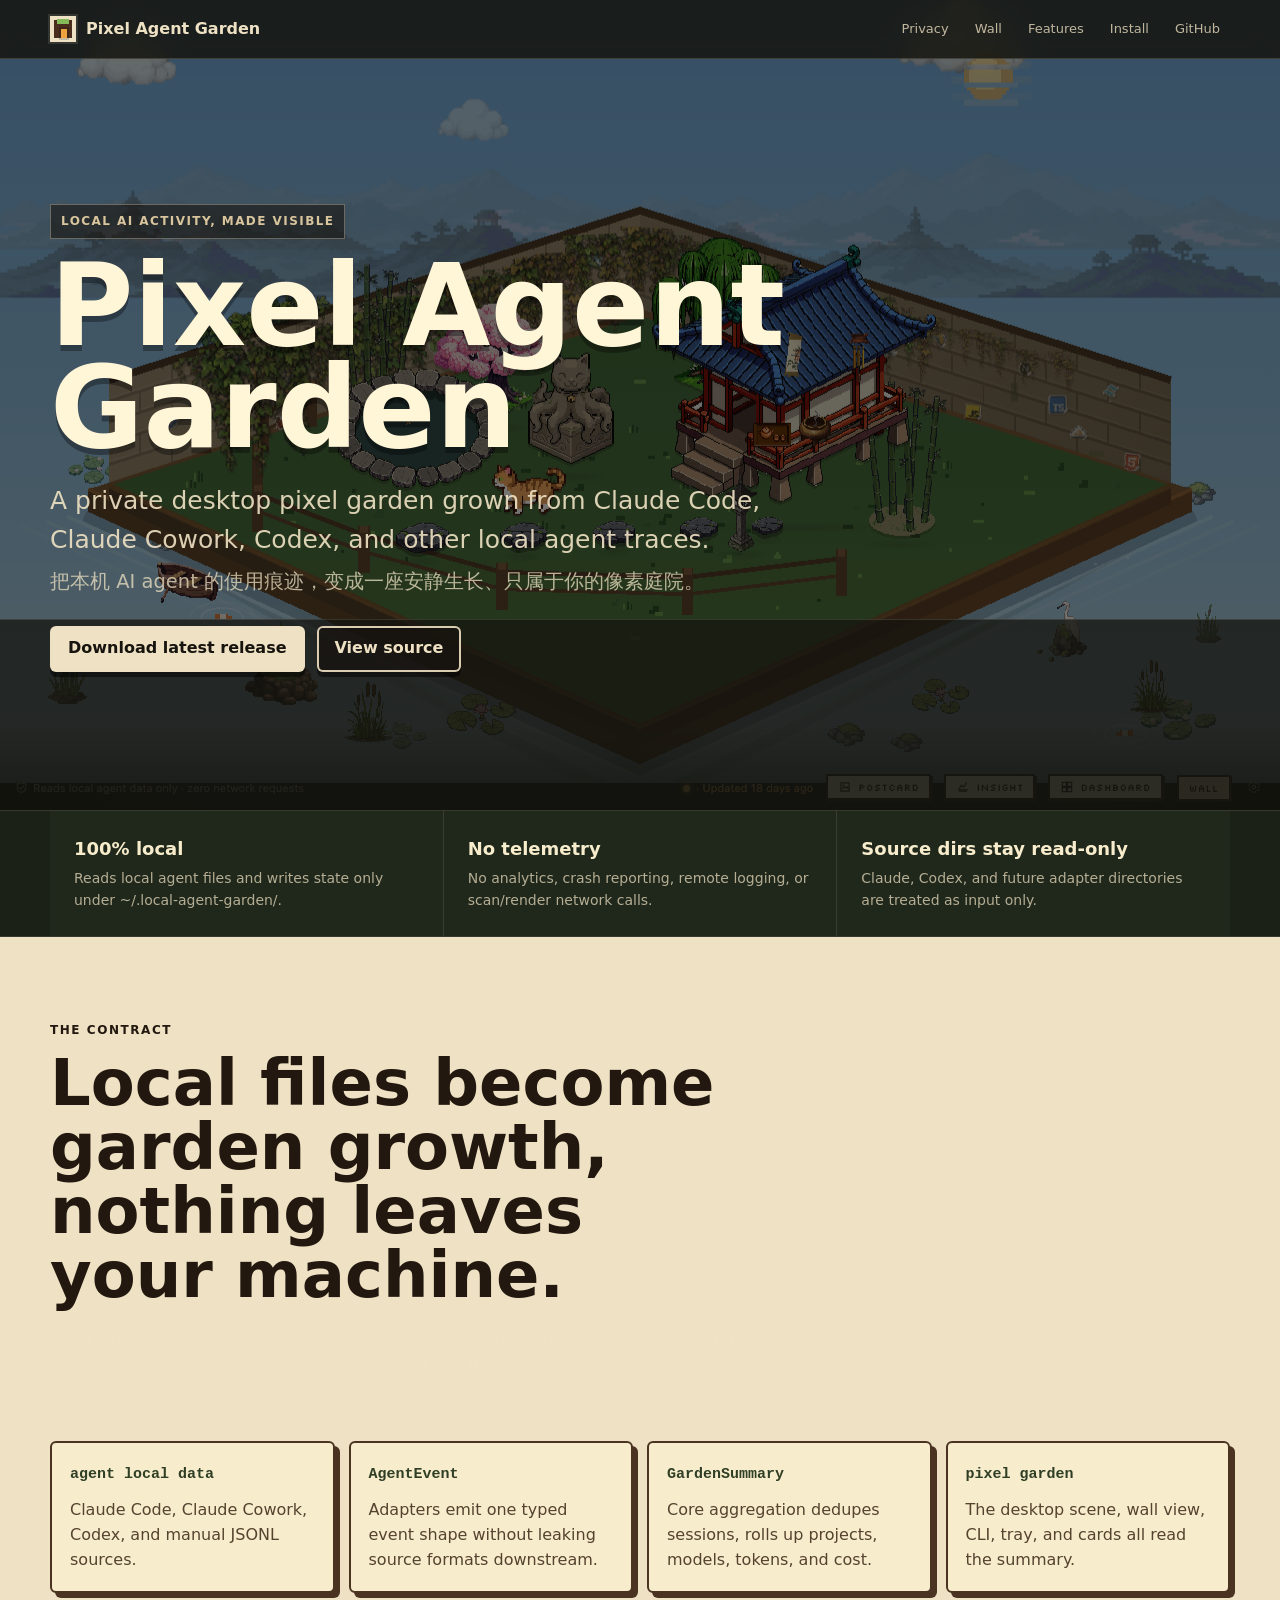
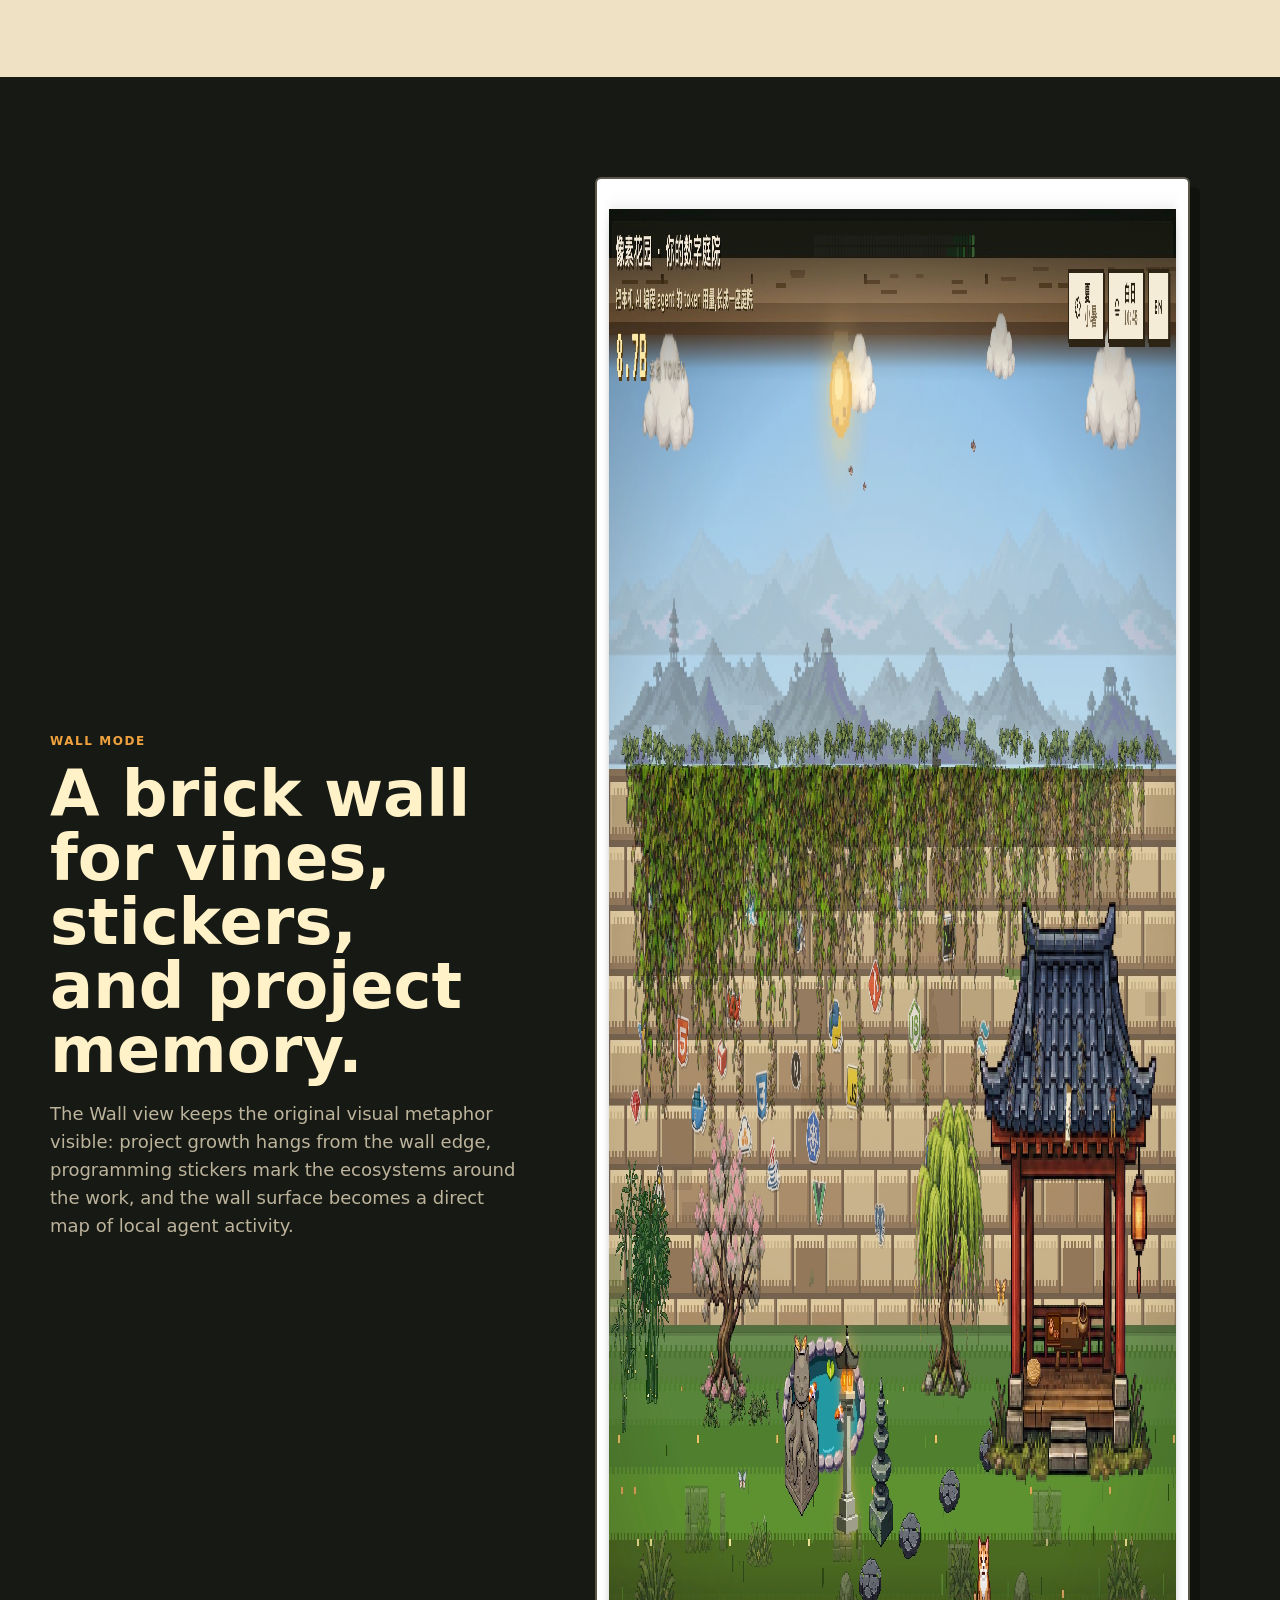
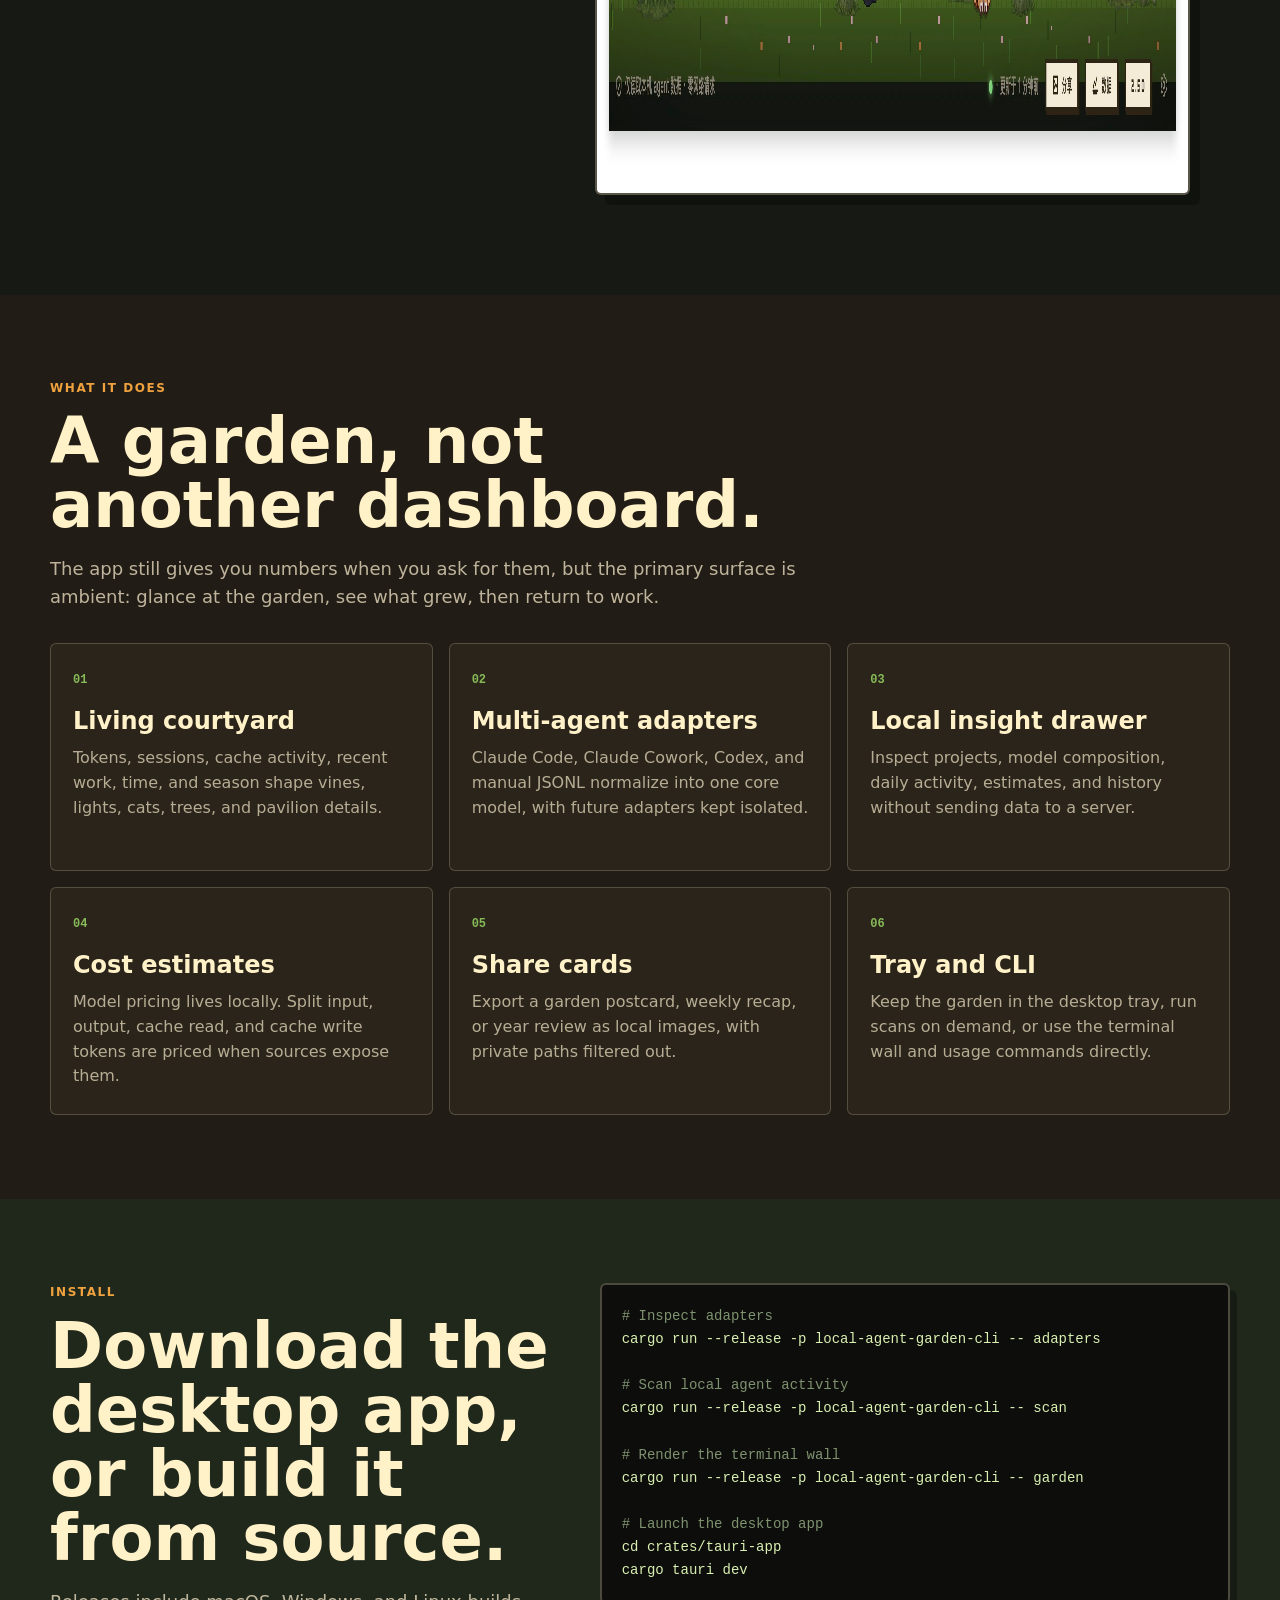
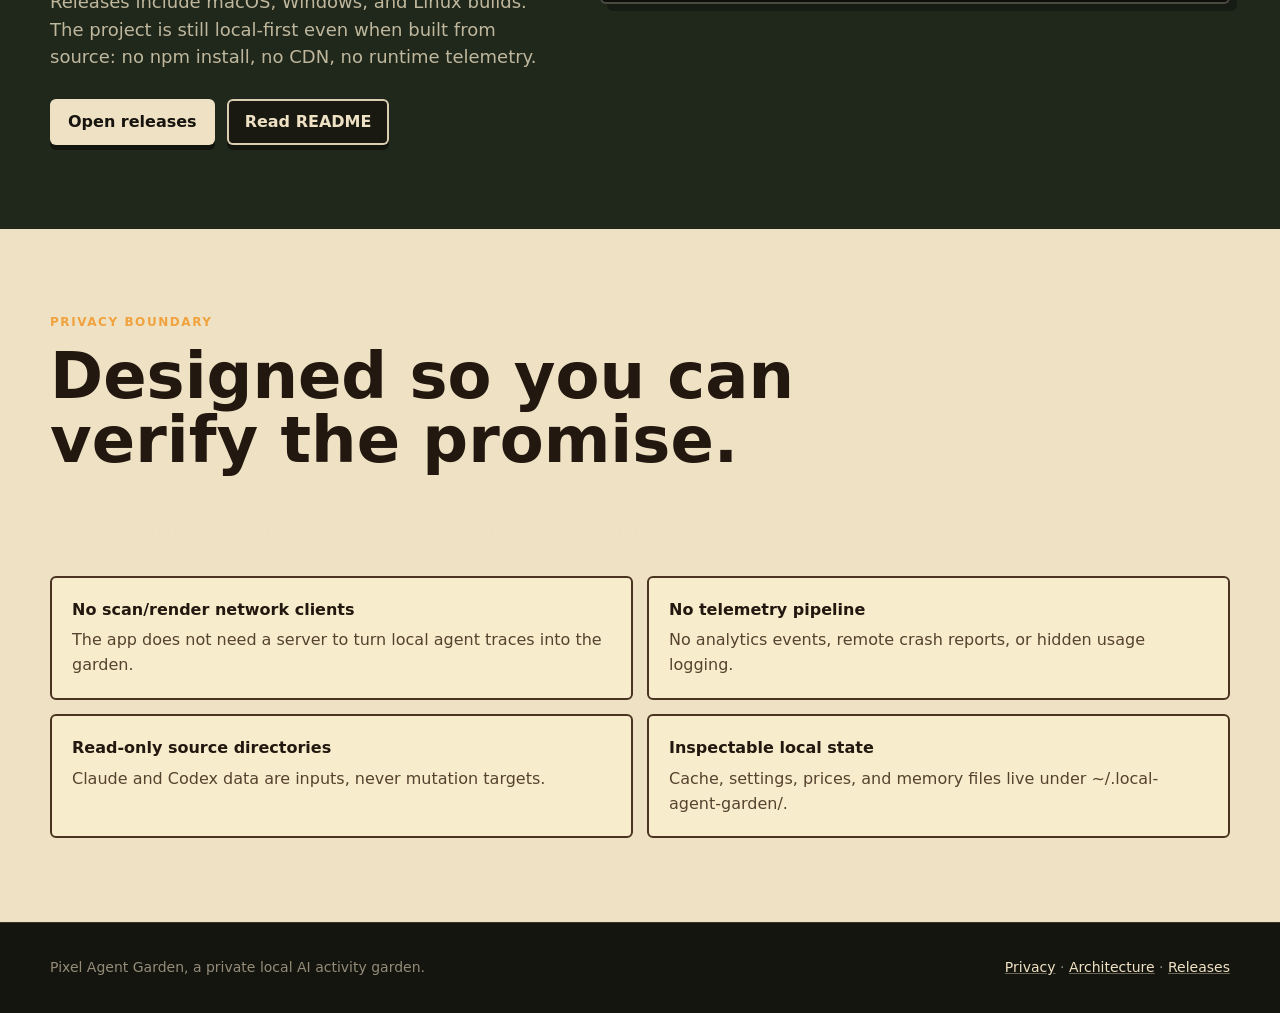
==== docs/index.html @ 9f2c7ae2 "docs: add GitHub Pages landing page" ====
<!doctype html>
<html lang="en">
  <head>
    <meta charset="utf-8" />
    <meta name="viewport" content="width=device-width, initial-scale=1" />
    <title>Pixel Agent Garden</title>
    <meta
      name="description"
      content="Pixel Agent Garden turns local Claude Code, Claude Cowork, Codex, and other AI agent activity into a private pixel courtyard."
    />
    <meta name="theme-color" content="#15150f" />
    <meta property="og:title" content="Pixel Agent Garden" />
    <meta
      property="og:description"
      content="A private desktop pixel garden grown from local AI agent activity."
    />
    <meta property="og:type" content="website" />
    <meta
      property="og:image"
      content="https://dipsysu.github.io/pixel-agent-garden/images/garden.png"
    />
    <style>
      :root {
        color-scheme: dark;
        --ink: #17130e;
        --night: #15150f;
        --canopy: #223222;
        --leaf: #86b957;
        --moss: #5f7f3e;
        --paper: #efe2c4;
        --paper-soft: #d9c59d;
        --brick: #8f7154;
        --wood: #4b2d1e;
        --lantern: #f0a23e;
        --sky: #7ca4b4;
        --line: rgba(239, 226, 196, 0.3);
        --shadow: rgba(0, 0, 0, 0.46);
        --max: 1180px;
        --radius: 6px;
      }

      * {
        box-sizing: border-box;
      }

      html {
        scroll-behavior: smooth;
      }

      body {
        margin: 0;
        background: var(--night);
        color: var(--paper);
        font-family:
          ui-sans-serif,
          system-ui,
          -apple-system,
          BlinkMacSystemFont,
          "Segoe UI",
          sans-serif;
        line-height: 1.55;
      }

      a {
        color: inherit;
      }

      img {
        display: block;
        max-width: 100%;
      }

      .topbar {
        position: fixed;
        z-index: 20;
        top: 0;
        left: 0;
        right: 0;
        border-bottom: 1px solid rgba(239, 226, 196, 0.18);
        background: rgba(21, 21, 15, 0.84);
        backdrop-filter: blur(12px);
      }

      .topbar-inner {
        width: min(calc(100% - 32px), var(--max));
        min-height: 58px;
        margin: 0 auto;
        display: flex;
        align-items: center;
        justify-content: space-between;
        gap: 18px;
      }

      .brand {
        display: flex;
        align-items: center;
        gap: 10px;
        color: var(--paper);
        font-weight: 800;
        letter-spacing: 0;
        text-decoration: none;
      }

      .brand-mark {
        position: relative;
        width: 26px;
        height: 26px;
        image-rendering: pixelated;
        background: var(--wood);
        border: 4px solid var(--paper);
        box-shadow: 0 0 0 2px rgba(239, 226, 196, 0.12);
      }

      .brand-mark::before {
        content: "";
        position: absolute;
        left: 3px;
        right: 3px;
        top: -1px;
        height: 5px;
        background: var(--leaf);
      }

      .brand-mark::after {
        content: "";
        position: absolute;
        left: 7px;
        top: 9px;
        width: 6px;
        height: 9px;
        background: var(--lantern);
        box-shadow: 0 0 0 2px rgba(0, 0, 0, 0.18);
      }

      .nav {
        display: flex;
        align-items: center;
        gap: 6px;
        font-size: 13px;
        color: rgba(239, 226, 196, 0.78);
      }

      .nav a {
        padding: 8px 10px;
        border-radius: var(--radius);
        text-decoration: none;
      }

      .nav a:hover,
      .nav a:focus-visible {
        outline: 0;
        color: var(--paper);
        background: rgba(239, 226, 196, 0.12);
      }

      .hero {
        position: relative;
        min-height: 78svh;
        display: flex;
        align-items: flex-end;
        isolation: isolate;
        overflow: hidden;
        background: var(--night) url("images/garden.png") center bottom / cover no-repeat;
      }

      .hero::before {
        content: "";
        position: absolute;
        inset: 0;
        z-index: -1;
        background: rgba(9, 10, 7, 0.56);
      }

      .hero::after {
        content: "";
        position: absolute;
        inset: auto 0 0;
        height: 190px;
        z-index: -1;
        background: rgba(21, 21, 15, 0.74);
        border-top: 1px solid rgba(239, 226, 196, 0.14);
      }

      .hero-inner {
        width: min(calc(100% - 32px), var(--max));
        margin: 0 auto;
        padding: 120px 0 54px;
      }

      .eyebrow {
        width: fit-content;
        margin: 0 0 16px;
        padding: 7px 10px;
        border: 1px solid rgba(239, 226, 196, 0.34);
        background: rgba(23, 19, 14, 0.58);
        color: var(--paper-soft);
        font-size: 12px;
        font-weight: 800;
        letter-spacing: 0.12em;
        text-transform: uppercase;
      }

      h1 {
        max-width: 840px;
        margin: 0;
        color: #fff5d7;
        font-size: clamp(48px, 9vw, 114px);
        line-height: 0.9;
        letter-spacing: 0;
        text-wrap: balance;
        text-shadow: 0 6px 0 rgba(0, 0, 0, 0.32);
      }

      .hero-copy {
        max-width: 760px;
        margin: 22px 0 0;
        color: rgba(239, 226, 196, 0.9);
        font-size: clamp(18px, 2.3vw, 25px);
      }

      .hero-copy .zh {
        display: block;
        margin-top: 8px;
        color: rgba(239, 226, 196, 0.74);
        font-size: 0.78em;
      }

      .actions {
        display: flex;
        flex-wrap: wrap;
        gap: 12px;
        margin-top: 28px;
      }

      .button {
        display: inline-flex;
        align-items: center;
        justify-content: center;
        min-height: 46px;
        padding: 0 16px;
        border: 2px solid rgba(239, 226, 196, 0.9);
        border-radius: var(--radius);
        color: var(--ink);
        background: var(--paper);
        font-weight: 800;
        text-decoration: none;
        box-shadow: 0 5px 0 rgba(0, 0, 0, 0.48);
      }

      .button.secondary {
        color: var(--paper);
        background: rgba(23, 19, 14, 0.72);
      }

      .button:hover,
      .button:focus-visible {
        outline: 0;
        transform: translateY(-1px);
      }

      .proof {
        background: #1c2118;
        border-top: 1px solid rgba(239, 226, 196, 0.12);
        border-bottom: 1px solid rgba(239, 226, 196, 0.12);
      }

      .proof-grid {
        width: min(calc(100% - 32px), var(--max));
        margin: 0 auto;
        display: grid;
        grid-template-columns: repeat(3, minmax(0, 1fr));
        gap: 1px;
        background: rgba(239, 226, 196, 0.14);
      }

      .proof-item {
        min-height: 116px;
        padding: 24px;
        background: #20281b;
      }

      .proof-item strong {
        display: block;
        color: #f7edcc;
        font-size: 18px;
      }

      .proof-item span {
        display: block;
        margin-top: 6px;
        color: rgba(239, 226, 196, 0.72);
        font-size: 14px;
      }

      section {
        padding: 84px 0;
      }

      .section-inner {
        width: min(calc(100% - 32px), var(--max));
        margin: 0 auto;
      }

      .section-kicker {
        margin: 0 0 12px;
        color: var(--lantern);
        font-size: 12px;
        font-weight: 900;
        letter-spacing: 0.13em;
        text-transform: uppercase;
      }

      h2 {
        max-width: 820px;
        margin: 0;
        color: #fff1c8;
        font-size: clamp(32px, 5vw, 64px);
        line-height: 1;
        letter-spacing: 0;
        text-wrap: balance;
      }

      .lede {
        max-width: 790px;
        margin: 18px 0 0;
        color: rgba(239, 226, 196, 0.77);
        font-size: 18px;
      }

      .flow {
        background: #efe2c4;
        color: #22180f;
      }

      .flow h2,
      .flow .section-kicker {
        color: #22180f;
      }

      .flow-line {
        margin-top: 32px;
        display: grid;
        grid-template-columns: repeat(4, minmax(0, 1fr));
        gap: 14px;
      }

      .flow-step {
        min-height: 148px;
        padding: 18px;
        border: 2px solid #4b3322;
        border-radius: var(--radius);
        background: #f7edcc;
        box-shadow: 5px 5px 0 #4b3322;
      }

      .flow-step code {
        color: #2f3e24;
        font-family: ui-monospace, SFMono-Regular, Menlo, Consolas, monospace;
        font-size: 15px;
        font-weight: 900;
      }

      .flow-step p {
        margin: 12px 0 0;
        color: #55422f;
      }

      .wall {
        background: #161914;
      }

      .wall-layout {
        display: grid;
        grid-template-columns: minmax(0, 0.82fr) minmax(320px, 1.18fr);
        gap: 36px;
        align-items: center;
      }

      .wall-copy {
        max-width: 500px;
      }

      .media-frame {
        overflow: hidden;
        border: 2px solid rgba(239, 226, 196, 0.34);
        border-radius: var(--radius);
        background: #0d0e0b;
        box-shadow: 10px 10px 0 rgba(0, 0, 0, 0.28);
      }

      .features {
        background: #211c15;
      }

      .feature-grid {
        margin-top: 32px;
        display: grid;
        grid-template-columns: repeat(3, minmax(0, 1fr));
        gap: 16px;
      }

      .feature {
        min-height: 228px;
        padding: 22px;
        border: 1px solid rgba(239, 226, 196, 0.22);
        border-radius: var(--radius);
        background: #2a241a;
      }

      .feature .label {
        color: var(--leaf);
        font-family: ui-monospace, SFMono-Regular, Menlo, Consolas, monospace;
        font-size: 12px;
        font-weight: 900;
        text-transform: uppercase;
      }

      .feature h3 {
        margin: 18px 0 0;
        color: #fff1c8;
        font-size: 24px;
        line-height: 1.05;
      }

      .feature p {
        margin: 12px 0 0;
        color: rgba(239, 226, 196, 0.72);
      }

      .install {
        background: #20281b;
      }

      .install-layout {
        display: grid;
        grid-template-columns: minmax(0, 0.9fr) minmax(320px, 1.1fr);
        gap: 34px;
        align-items: start;
      }

      .terminal {
        margin: 0;
        overflow: auto;
        padding: 20px;
        border: 2px solid rgba(239, 226, 196, 0.28);
        border-radius: var(--radius);
        background: #0d0e0b;
        color: #d9f0b2;
        box-shadow: 7px 7px 0 rgba(0, 0, 0, 0.3);
        font-family: ui-monospace, SFMono-Regular, Menlo, Consolas, monospace;
        font-size: 14px;
        line-height: 1.65;
      }

      .terminal .muted {
        color: #7f9270;
      }

      .privacy {
        background: #efe2c4;
        color: #22180f;
      }

      .privacy h2 {
        color: #22180f;
      }

      .privacy-grid {
        margin-top: 30px;
        display: grid;
        grid-template-columns: repeat(2, minmax(0, 1fr));
        gap: 14px;
      }

      .privacy-item {
        padding: 20px;
        border: 2px solid #4b3322;
        border-radius: var(--radius);
        background: #f7edcc;
      }

      .privacy-item strong {
        display: block;
        color: #22180f;
      }

      .privacy-item span {
        display: block;
        margin-top: 6px;
        color: #55422f;
      }

      footer {
        padding: 34px 0;
        border-top: 1px solid rgba(239, 226, 196, 0.15);
        background: var(--night);
        color: rgba(239, 226, 196, 0.58);
      }

      .footer-inner {
        width: min(calc(100% - 32px), var(--max));
        margin: 0 auto;
        display: flex;
        justify-content: space-between;
        gap: 18px;
        flex-wrap: wrap;
        font-size: 14px;
      }

      .footer-inner a {
        color: var(--paper);
        text-decoration-color: rgba(239, 226, 196, 0.38);
      }

      @media (max-width: 880px) {
        .topbar-inner {
          align-items: flex-start;
          flex-direction: column;
          padding: 12px 0;
        }

        .nav {
          width: 100%;
          overflow-x: auto;
          padding-bottom: 2px;
        }

        .hero {
          min-height: 80svh;
          background-position: center bottom;
        }

        .hero-inner {
          padding-top: 132px;
        }

        .proof-grid,
        .flow-line,
        .feature-grid,
        .privacy-grid,
        .wall-layout,
        .install-layout {
          grid-template-columns: 1fr;
        }

        section {
          padding: 62px 0;
        }
      }

      @media (max-width: 520px) {
        .hero {
          min-height: 82svh;
        }

        .brand {
          font-size: 15px;
        }

        .nav a {
          padding-inline: 8px;
        }

        .hero-copy,
        .lede {
          font-size: 16px;
        }

        .actions {
          flex-direction: column;
        }

        .button {
          width: 100%;
        }

        .proof-item,
        .flow-step,
        .feature,
        .privacy-item {
          padding: 18px;
        }
      }

      @media (prefers-reduced-motion: reduce) {
        html {
          scroll-behavior: auto;
        }

        .button:hover,
        .button:focus-visible {
          transform: none;
        }
      }
    </style>
  </head>
  <body>
    <header class="topbar">
      <div class="topbar-inner">
        <a class="brand" href="#top" aria-label="Pixel Agent Garden home">
          <span class="brand-mark" aria-hidden="true"></span>
          Pixel Agent Garden
        </a>
        <nav class="nav" aria-label="Primary navigation">
          <a href="#privacy">Privacy</a>
          <a href="#wall">Wall</a>
          <a href="#features">Features</a>
          <a href="#install">Install</a>
          <a href="https://github.com/DipsySu/pixel-agent-garden">GitHub</a>
        </nav>
      </div>
    </header>

    <main id="top">
      <section class="hero" aria-labelledby="hero-title">
        <div class="hero-inner">
          <p class="eyebrow">Local AI activity, made visible</p>
          <h1 id="hero-title">Pixel Agent Garden</h1>
          <p class="hero-copy">
            A private desktop pixel garden grown from Claude Code, Claude
            Cowork, Codex, and other local agent traces.
            <span class="zh">
              把本机 AI agent 的使用痕迹，变成一座安静生长、只属于你的像素庭院。
            </span>
          </p>
          <div class="actions" aria-label="Primary actions">
            <a
              class="button"
              href="https://github.com/DipsySu/pixel-agent-garden/releases"
              >Download latest release</a
            >
            <a
              class="button secondary"
              href="https://github.com/DipsySu/pixel-agent-garden"
              >View source</a
            >
          </div>
        </div>
      </section>

      <aside class="proof" aria-label="Privacy proof points">
        <div class="proof-grid">
          <div class="proof-item">
            <strong>100% local</strong>
            <span>Reads local agent files and writes state only under ~/.local-agent-garden/.</span>
          </div>
          <div class="proof-item">
            <strong>No telemetry</strong>
            <span>No analytics, crash reporting, remote logging, or scan/render network calls.</span>
          </div>
          <div class="proof-item">
            <strong>Source dirs stay read-only</strong>
            <span>Claude, Codex, and future adapter directories are treated as input only.</span>
          </div>
        </div>
      </aside>

      <section class="flow" id="privacy">
        <div class="section-inner">
          <p class="section-kicker">The contract</p>
          <h2>Local files become garden growth, nothing leaves your machine.</h2>
          <p class="lede">
            Pixel Agent Garden normalizes each source into the same Rust event
            model, then renders the result as a quiet courtyard, CLI wall, tray
            watcher, share cards, and local cost estimates.
          </p>
          <div class="flow-line" aria-label="Data flow">
            <div class="flow-step">
              <code>agent local data</code>
              <p>Claude Code, Claude Cowork, Codex, and manual JSONL sources.</p>
            </div>
            <div class="flow-step">
              <code>AgentEvent</code>
              <p>Adapters emit one typed event shape without leaking source formats downstream.</p>
            </div>
            <div class="flow-step">
              <code>GardenSummary</code>
              <p>Core aggregation dedupes sessions, rolls up projects, models, tokens, and cost.</p>
            </div>
            <div class="flow-step">
              <code>pixel garden</code>
              <p>The desktop scene, wall view, CLI, tray, and cards all read the summary.</p>
            </div>
          </div>
        </div>
      </section>

      <section class="wall" id="wall">
        <div class="section-inner wall-layout">
          <div class="wall-copy">
            <p class="section-kicker">Wall mode</p>
            <h2>A brick wall for vines, stickers, and project memory.</h2>
            <p class="lede">
              The Wall view keeps the original visual metaphor visible: project
              growth hangs from the wall edge, programming stickers mark the
              ecosystems around the work, and the wall surface becomes a direct
              map of local agent activity.
            </p>
          </div>
          <figure class="media-frame" aria-label="Pixel Agent Garden wall mode screenshot">
            <img
              src="images/wall-page.jpg"
              alt="Pixel Agent Garden Wall view showing project vines and programming stickers on a pixel courtyard wall"
              width="2292"
              height="1614"
              loading="lazy"
            />
          </figure>
        </div>
      </section>

      <section class="features" id="features">
        <div class="section-inner">
          <p class="section-kicker">What it does</p>
          <h2>A garden, not another dashboard.</h2>
          <p class="lede">
            The app still gives you numbers when you ask for them, but the
            primary surface is ambient: glance at the garden, see what grew,
            then return to work.
          </p>
          <div class="feature-grid">
            <article class="feature">
              <span class="label">01</span>
              <h3>Living courtyard</h3>
              <p>Tokens, sessions, cache activity, recent work, time, and season shape vines, lights, cats, trees, and pavilion details.</p>
            </article>
            <article class="feature">
              <span class="label">02</span>
              <h3>Multi-agent adapters</h3>
              <p>Claude Code, Claude Cowork, Codex, and manual JSONL normalize into one core model, with future adapters kept isolated.</p>
            </article>
            <article class="feature">
              <span class="label">03</span>
              <h3>Local insight drawer</h3>
              <p>Inspect projects, model composition, daily activity, estimates, and history without sending data to a server.</p>
            </article>
            <article class="feature">
              <span class="label">04</span>
              <h3>Cost estimates</h3>
              <p>Model pricing lives locally. Split input, output, cache read, and cache write tokens are priced when sources expose them.</p>
            </article>
            <article class="feature">
              <span class="label">05</span>
              <h3>Share cards</h3>
              <p>Export a garden postcard, weekly recap, or year review as local images, with private paths filtered out.</p>
            </article>
            <article class="feature">
              <span class="label">06</span>
              <h3>Tray and CLI</h3>
              <p>Keep the garden in the desktop tray, run scans on demand, or use the terminal wall and usage commands directly.</p>
            </article>
          </div>
        </div>
      </section>

      <section class="install" id="install">
        <div class="section-inner install-layout">
          <div>
            <p class="section-kicker">Install</p>
            <h2>Download the desktop app, or build it from source.</h2>
            <p class="lede">
              Releases include macOS, Windows, and Linux builds. The project is
              still local-first even when built from source: no npm install, no
              CDN, no runtime telemetry.
            </p>
            <div class="actions">
              <a
                class="button"
                href="https://github.com/DipsySu/pixel-agent-garden/releases"
                >Open releases</a
              >
              <a
                class="button secondary"
                href="https://github.com/DipsySu/pixel-agent-garden/blob/main/README.md"
                >Read README</a
              >
            </div>
          </div>
          <pre class="terminal" aria-label="CLI quick start"><code><span class="muted"># Inspect adapters</span>
cargo run --release -p local-agent-garden-cli -- adapters

<span class="muted"># Scan local agent activity</span>
cargo run --release -p local-agent-garden-cli -- scan

<span class="muted"># Render the terminal wall</span>
cargo run --release -p local-agent-garden-cli -- garden

<span class="muted"># Launch the desktop app</span>
cd crates/tauri-app
cargo tauri dev</code></pre>
        </div>
      </section>

      <section class="privacy">
        <div class="section-inner">
          <p class="section-kicker">Privacy boundary</p>
          <h2>Designed so you can verify the promise.</h2>
          <p class="lede">
            The privacy story is not a marketing footer. It is the architecture:
            source adapters read, core aggregates, UI renders, and state stays
            in the local garden directory.
          </p>
          <div class="privacy-grid">
            <div class="privacy-item">
              <strong>No scan/render network clients</strong>
              <span>The app does not need a server to turn local agent traces into the garden.</span>
            </div>
            <div class="privacy-item">
              <strong>No telemetry pipeline</strong>
              <span>No analytics events, remote crash reports, or hidden usage logging.</span>
            </div>
            <div class="privacy-item">
              <strong>Read-only source directories</strong>
              <span>Claude and Codex data are inputs, never mutation targets.</span>
            </div>
            <div class="privacy-item">
              <strong>Inspectable local state</strong>
              <span>Cache, settings, prices, and memory files live under ~/.local-agent-garden/.</span>
            </div>
          </div>
        </div>
      </section>
    </main>

    <footer>
      <div class="footer-inner">
        <span>Pixel Agent Garden, a private local AI activity garden.</span>
        <span>
          <a href="https://github.com/DipsySu/pixel-agent-garden/blob/main/PRIVACY.md">Privacy</a>
          ·
          <a href="https://github.com/DipsySu/pixel-agent-garden/blob/main/docs/architecture.md">Architecture</a>
          ·
          <a href="https://github.com/DipsySu/pixel-agent-garden/releases">Releases</a>
        </span>
      </div>
    </footer>
  </body>
</html>
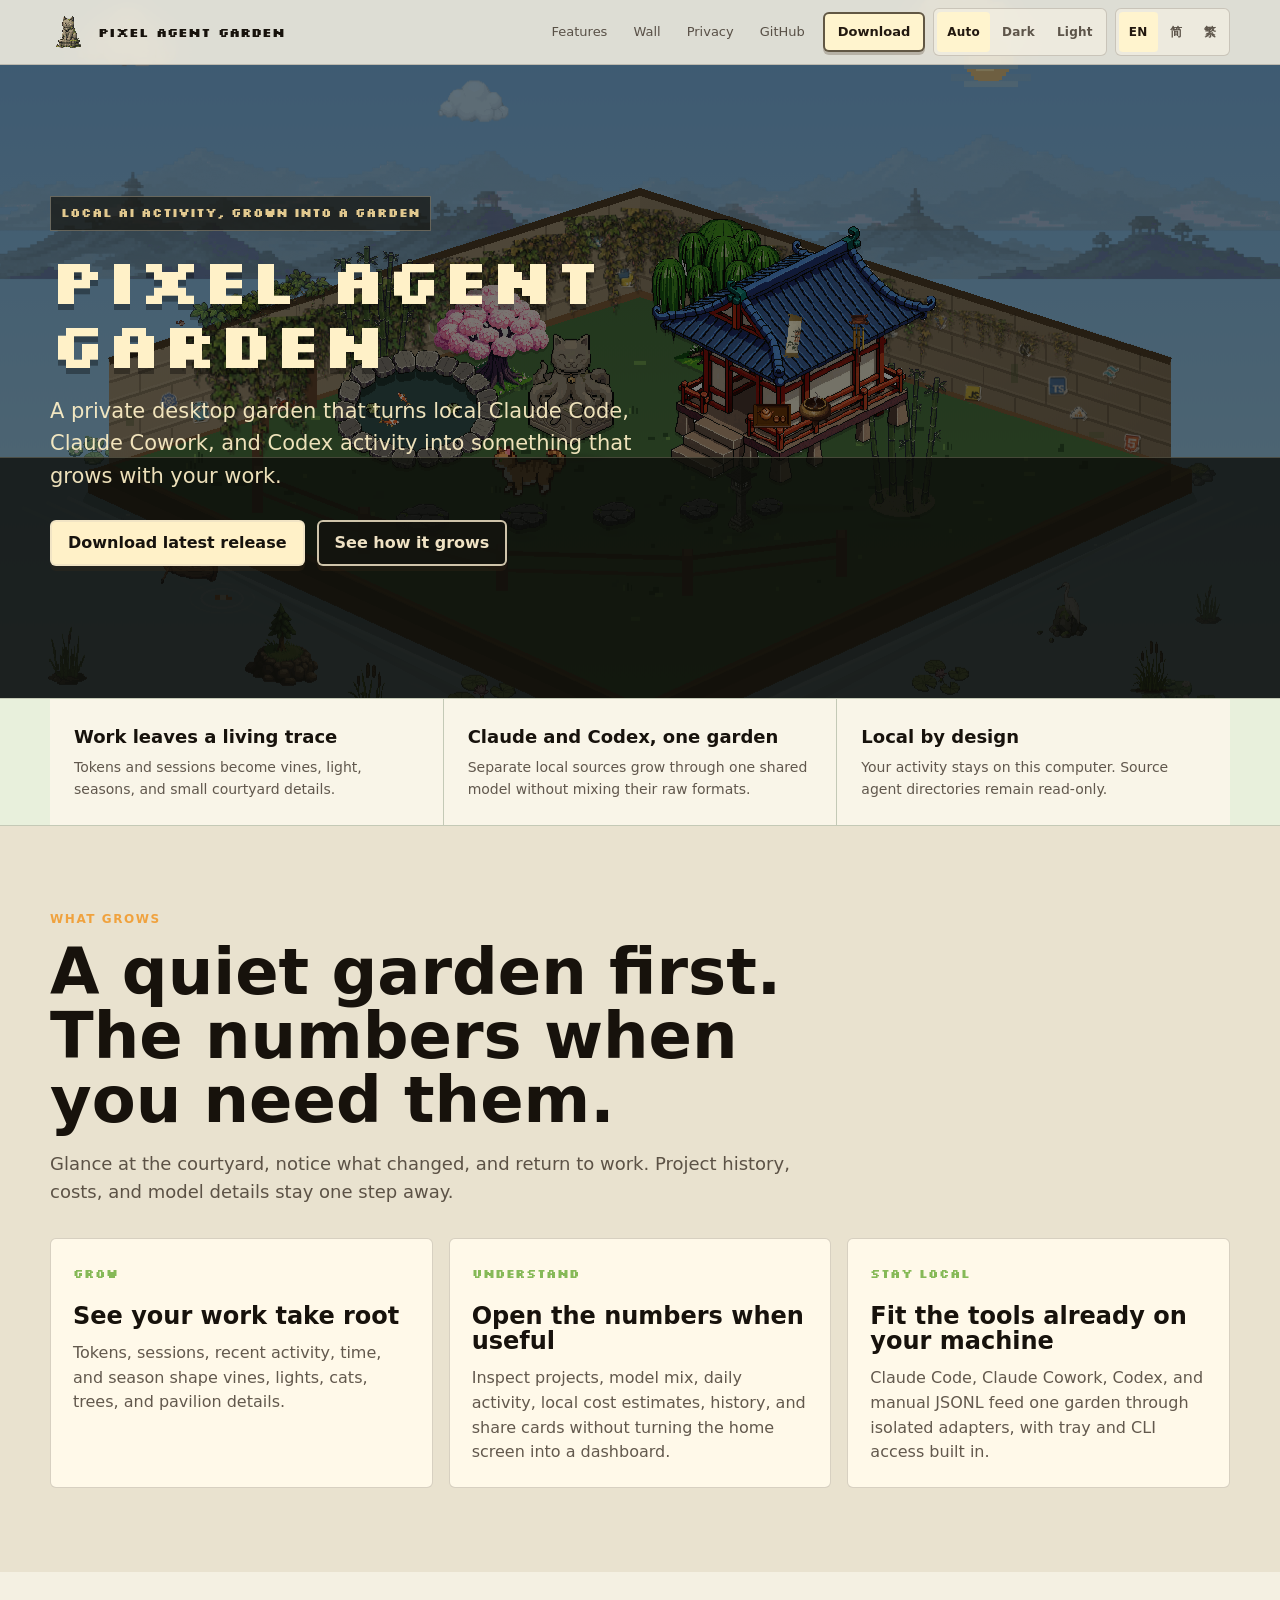
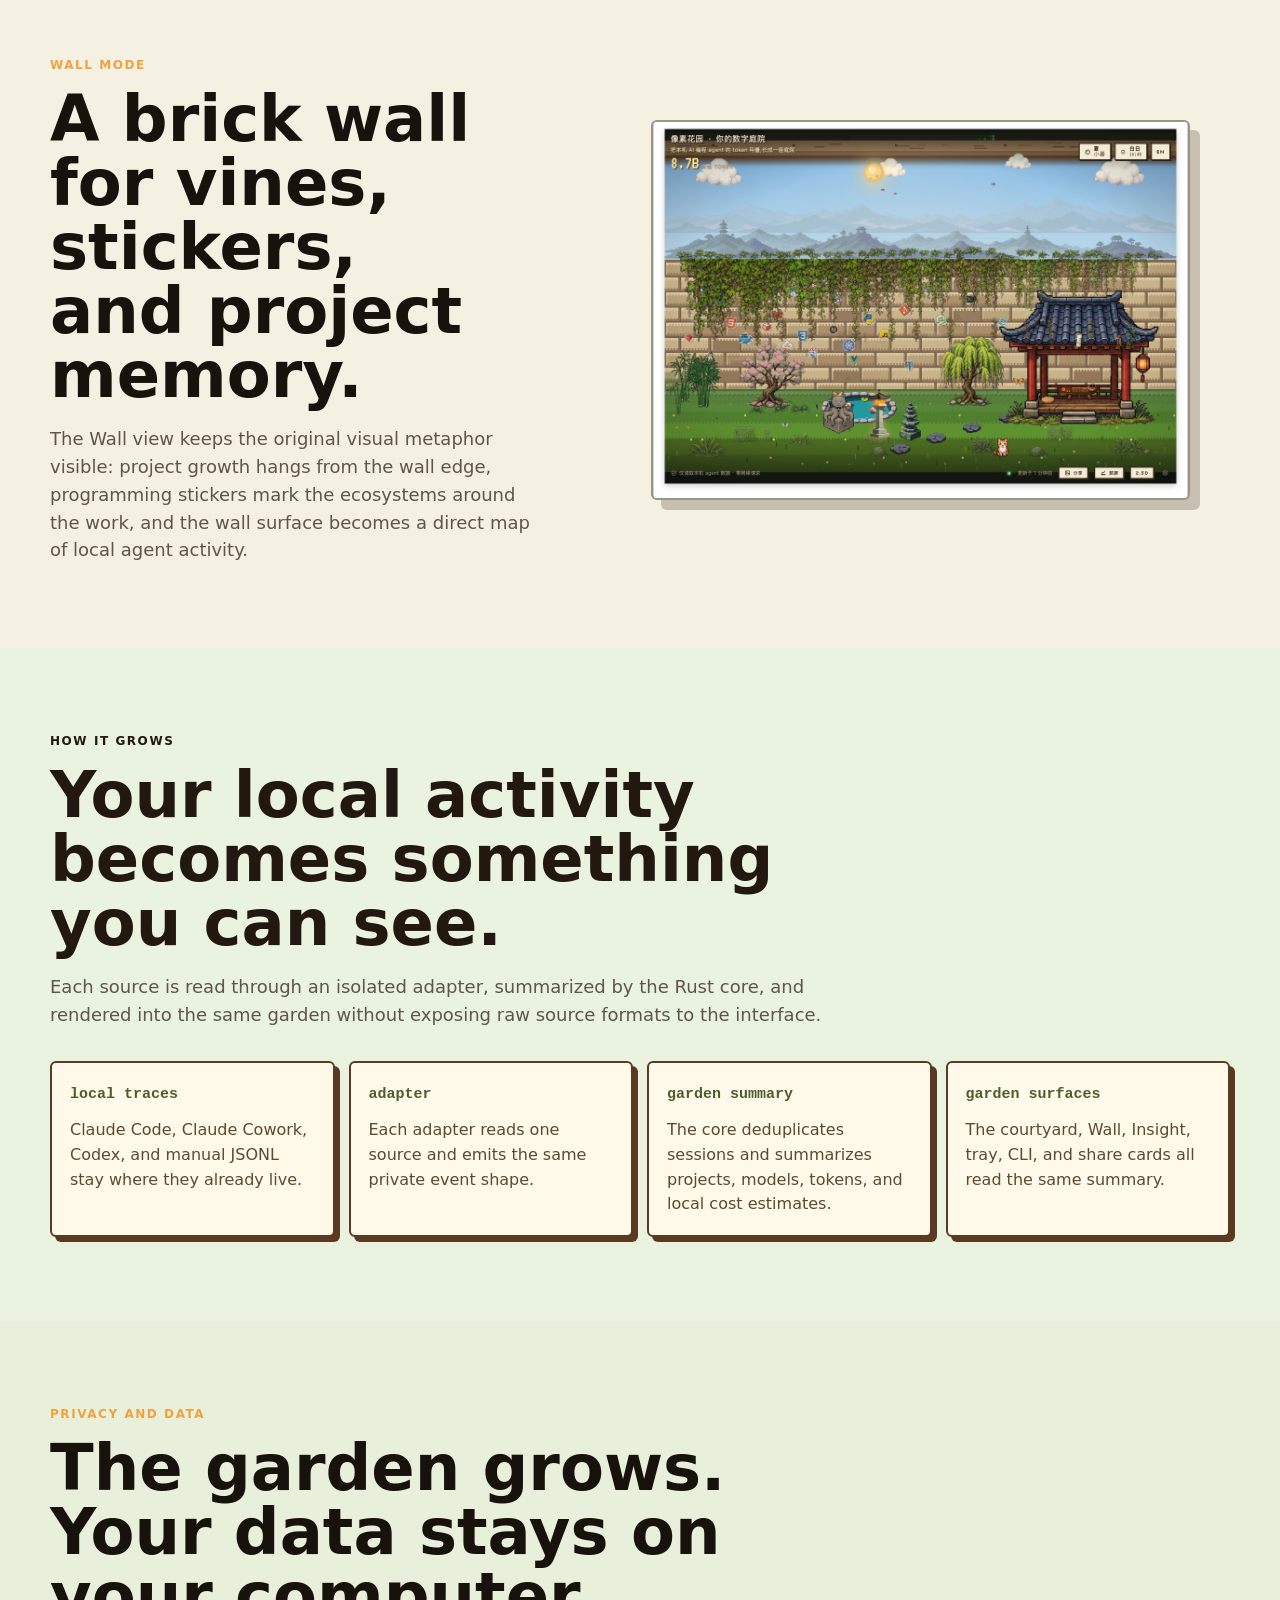
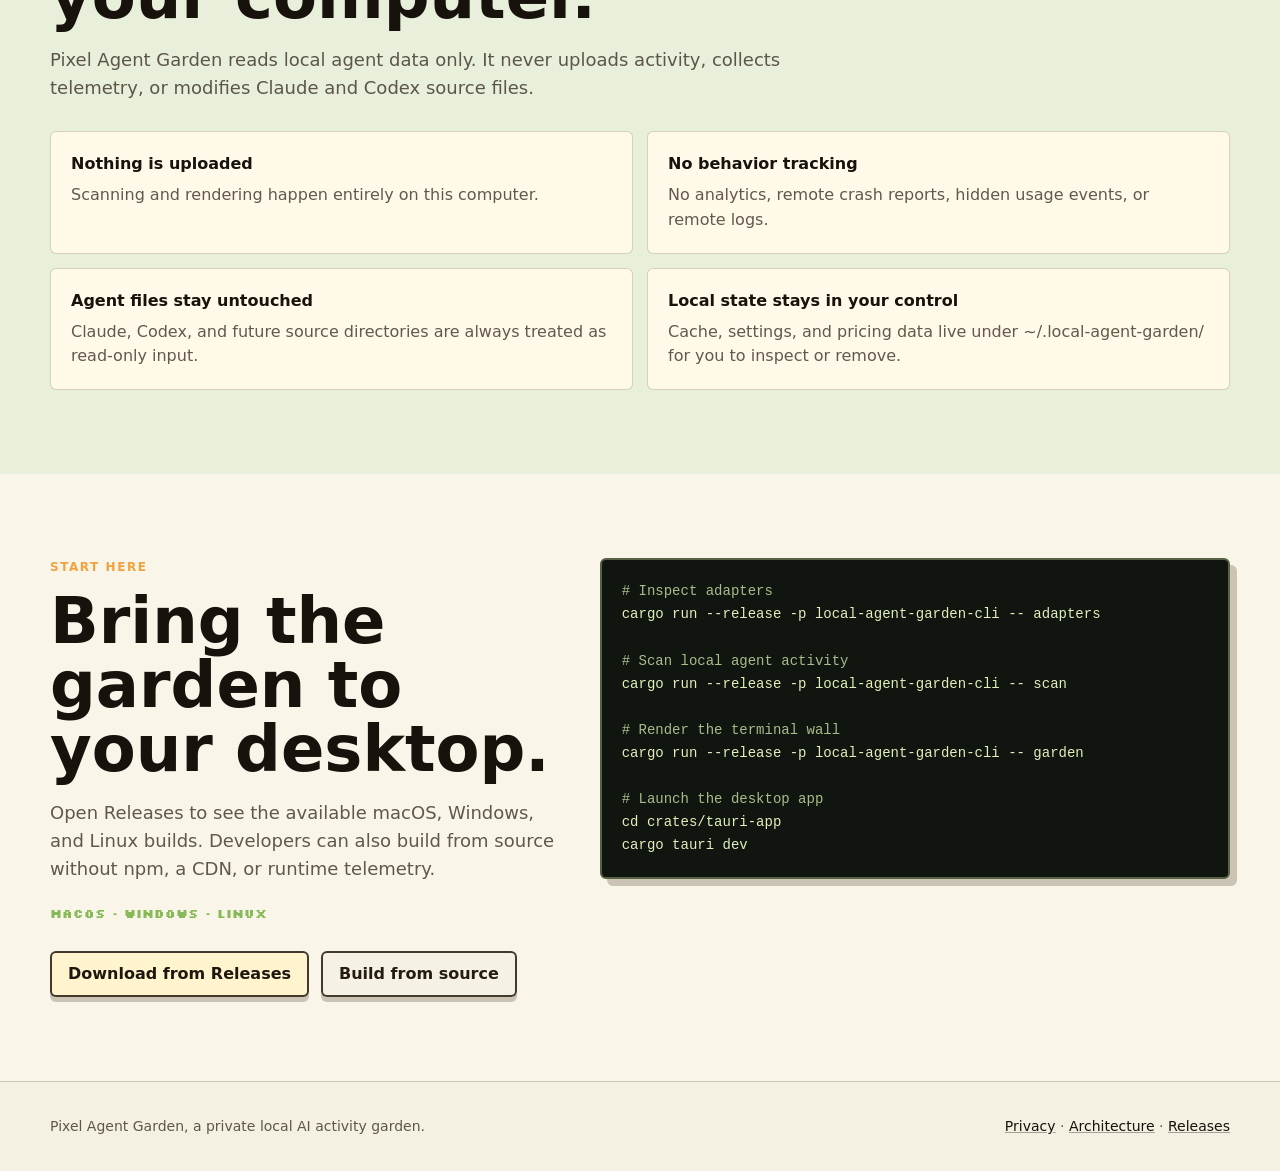
==== commit 5f815adb: "feat: refine landing page experience Lead with the pixel garden, simplify the product story, and mak" ====
--- a/docs/index.html
+++ b/docs/index.html
@@ -1,14 +1,38 @@
 <!doctype html>
-<html lang="en">
+<html lang="en" data-theme="auto" data-lang="en">
   <head>
     <meta charset="utf-8" />
     <meta name="viewport" content="width=device-width, initial-scale=1" />
     <title>Pixel Agent Garden</title>
     <meta
       name="description"
-      content="Pixel Agent Garden turns local Claude Code, Claude Cowork, Codex, and other AI agent activity into a private pixel courtyard."
+      content="Pixel Agent Garden turns local Claude Code, Claude Cowork, Codex, and other AI agent activity into a private desktop pixel garden."
     />
+    <link rel="icon" type="image/png" href="images/app-icon.png" />
+    <link rel="apple-touch-icon" href="images/app-icon.png" />
     <meta name="theme-color" content="#15150f" />
+    <script>
+      (() => {
+        const root = document.documentElement;
+        const stored = (key) => {
+          try {
+            return localStorage.getItem(key);
+          } catch {
+            return null;
+          }
+        };
+        const browserLang = navigator.language && navigator.language.toLowerCase();
+        const theme = stored("pag.theme") || "auto";
+        const lang = stored("pag.lang") || (
+          browserLang && browserLang.startsWith("zh")
+            ? (browserLang.includes("tw") || browserLang.includes("hk") ? "zh_tw" : "zh_cn")
+            : "en"
+        );
+        root.dataset.theme = ["dark", "light", "auto"].includes(theme) ? theme : "auto";
+        root.dataset.lang = ["en", "zh_cn", "zh_tw"].includes(lang) ? lang : "en";
+        root.lang = root.dataset.lang === "zh_tw" ? "zh-TW" : root.dataset.lang === "zh_cn" ? "zh-CN" : "en";
+      })();
+    </script>
     <meta property="og:title" content="Pixel Agent Garden" />
     <meta
       property="og:description"
@@ -20,10 +44,36 @@
       content="https://dipsysu.github.io/pixel-agent-garden/images/garden.png"
     />
     <style>
+      @font-face {
+        font-family: "Silkscreen";
+        font-style: normal;
+        font-weight: 700;
+        font-display: swap;
+        src: url("fonts/silkscreen-700.woff2") format("woff2");
+      }
+
       :root {
         color-scheme: dark;
+        --font-display: "Silkscreen", ui-sans-serif, system-ui, sans-serif;
         --ink: #17130e;
         --night: #15150f;
+        --bg: #15150f;
+        --bg-soft: #1c2118;
+        --bg-raised: #20281b;
+        --panel: #211c15;
+        --card: #2a241a;
+        --text: #efe2c4;
+        --text-strong: #fff1c8;
+        --muted: rgba(239, 226, 196, 0.72);
+        --muted-strong: rgba(239, 226, 196, 0.9);
+        --inverse: #22180f;
+        --surface: #efe2c4;
+        --surface-soft: #f7edcc;
+        --surface-muted: #55422f;
+        --surface-border: #4b3322;
+        --topbar-bg: rgba(21, 21, 15, 0.84);
+        --hero-scrim: rgba(9, 10, 7, 0.5);
+        --hero-floor: rgba(12, 14, 9, 0.78);
         --canopy: #223222;
         --leaf: #86b957;
         --moss: #5f7f3e;
@@ -34,11 +84,66 @@
         --lantern: #f0a23e;
         --sky: #7ca4b4;
         --line: rgba(239, 226, 196, 0.3);
+        --border: rgba(239, 226, 196, 0.2);
         --shadow: rgba(0, 0, 0, 0.46);
         --max: 1180px;
         --radius: 6px;
       }
 
+      html[data-theme="light"] {
+        color-scheme: light;
+        --ink: #1e170f;
+        --night: #f4f0e2;
+        --bg: #f4f0e2;
+        --bg-soft: #e8f0dc;
+        --bg-raised: #f9f5e8;
+        --panel: #e9e2cf;
+        --card: #fff9e9;
+        --text: #251b10;
+        --text-strong: #17120c;
+        --muted: rgba(37, 27, 16, 0.72);
+        --muted-strong: rgba(37, 27, 16, 0.88);
+        --inverse: #22180f;
+        --surface: #e9f3df;
+        --surface-soft: #fff9e9;
+        --surface-muted: #5c4932;
+        --surface-border: #5a3a22;
+        --topbar-bg: rgba(244, 240, 226, 0.88);
+        --paper: #fff4ce;
+        --paper-soft: #775e3e;
+        --line: rgba(37, 27, 16, 0.22);
+        --border: rgba(37, 27, 16, 0.18);
+        --shadow: rgba(64, 47, 24, 0.25);
+      }
+
+      @media (prefers-color-scheme: light) {
+        html[data-theme="auto"] {
+          color-scheme: light;
+          --ink: #1e170f;
+          --night: #f4f0e2;
+          --bg: #f4f0e2;
+          --bg-soft: #e8f0dc;
+          --bg-raised: #f9f5e8;
+          --panel: #e9e2cf;
+          --card: #fff9e9;
+          --text: #251b10;
+          --text-strong: #17120c;
+          --muted: rgba(37, 27, 16, 0.72);
+          --muted-strong: rgba(37, 27, 16, 0.88);
+          --inverse: #22180f;
+          --surface: #e9f3df;
+          --surface-soft: #fff9e9;
+          --surface-muted: #5c4932;
+          --surface-border: #5a3a22;
+          --topbar-bg: rgba(244, 240, 226, 0.88);
+          --paper: #fff4ce;
+          --paper-soft: #775e3e;
+          --line: rgba(37, 27, 16, 0.22);
+          --border: rgba(37, 27, 16, 0.18);
+          --shadow: rgba(64, 47, 24, 0.25);
+        }
+      }
+
       * {
         box-sizing: border-box;
       }
@@ -49,8 +154,8 @@
 
       body {
         margin: 0;
-        background: var(--night);
-        color: var(--paper);
+        background: var(--bg);
+        color: var(--text);
         font-family:
           ui-sans-serif,
           system-ui,
@@ -76,14 +181,14 @@
         top: 0;
         left: 0;
         right: 0;
-        border-bottom: 1px solid rgba(239, 226, 196, 0.18);
-        background: rgba(21, 21, 15, 0.84);
+        border-bottom: 1px solid var(--border);
+        background: var(--topbar-bg);
         backdrop-filter: blur(12px);
       }
 
       .topbar-inner {
         width: min(calc(100% - 32px), var(--max));
-        min-height: 58px;
+        min-height: 64px;
         margin: 0 auto;
         display: flex;
         align-items: center;
@@ -95,41 +200,19 @@
         display: flex;
         align-items: center;
         gap: 10px;
-        color: var(--paper);
-        font-weight: 800;
+        color: var(--text-strong);
+        font-family: var(--font-display);
+        font-size: 13px;
+        font-weight: 700;
         letter-spacing: 0;
         text-decoration: none;
       }
 
       .brand-mark {
-        position: relative;
-        width: 26px;
-        height: 26px;
+        width: 38px;
+        height: 38px;
+        object-fit: contain;
         image-rendering: pixelated;
-        background: var(--wood);
-        border: 4px solid var(--paper);
-        box-shadow: 0 0 0 2px rgba(239, 226, 196, 0.12);
-      }
-
-      .brand-mark::before {
-        content: "";
-        position: absolute;
-        left: 3px;
-        right: 3px;
-        top: -1px;
-        height: 5px;
-        background: var(--leaf);
-      }
-
-      .brand-mark::after {
-        content: "";
-        position: absolute;
-        left: 7px;
-        top: 9px;
-        width: 6px;
-        height: 9px;
-        background: var(--lantern);
-        box-shadow: 0 0 0 2px rgba(0, 0, 0, 0.18);
       }
 
       .nav {
@@ -137,10 +220,13 @@
         align-items: center;
         gap: 6px;
         font-size: 13px;
-        color: rgba(239, 226, 196, 0.78);
+        color: var(--muted);
       }
 
       .nav a {
+        min-height: 40px;
+        display: inline-flex;
+        align-items: center;
         padding: 8px 10px;
         border-radius: var(--radius);
         text-decoration: none;
@@ -148,19 +234,92 @@
 
       .nav a:hover,
       .nav a:focus-visible {
-        outline: 0;
-        color: var(--paper);
-        background: rgba(239, 226, 196, 0.12);
+        color: var(--text-strong);
+        background: color-mix(in srgb, var(--text) 12%, transparent);
+      }
+
+      .nav a:focus-visible,
+      .segmented button:focus-visible,
+      .topbar-download:focus-visible,
+      .brand:focus-visible {
+        outline: 3px solid var(--lantern);
+        outline-offset: 2px;
+      }
+
+      .topbar-actions {
+        display: flex;
+        align-items: center;
+        gap: 8px;
+        flex-wrap: wrap;
+        justify-content: flex-end;
+      }
+
+      .segmented {
+        display: inline-flex;
+        align-items: center;
+        gap: 2px;
+        padding: 3px;
+        border: 1px solid var(--border);
+        border-radius: var(--radius);
+        background: color-mix(in srgb, var(--bg) 76%, transparent);
+      }
+
+      .segmented button {
+        min-height: 40px;
+        padding: 0 10px;
+        border: 0;
+        border-radius: 4px;
+        color: var(--muted);
+        background: transparent;
+        font: inherit;
+        font-size: 12px;
+        font-weight: 800;
+        letter-spacing: 0.02em;
+        cursor: pointer;
+      }
+
+      .segmented button:hover,
+      .segmented button:focus-visible {
+        color: var(--text-strong);
+        background: color-mix(in srgb, var(--text) 10%, transparent);
+      }
+
+      .segmented button[aria-pressed="true"] {
+        color: var(--inverse);
+        background: var(--paper);
+      }
+
+      .topbar-download {
+        min-height: 40px;
+        display: inline-flex;
+        align-items: center;
+        padding: 0 13px;
+        border: 2px solid color-mix(in srgb, var(--text) 72%, transparent);
+        border-radius: var(--radius);
+        color: var(--inverse);
+        background: var(--paper);
+        font-size: 13px;
+        font-weight: 900;
+        text-decoration: none;
+        box-shadow: 0 3px 0 var(--shadow);
       }
 
       .hero {
         position: relative;
-        min-height: 78svh;
+        min-height: 72svh;
         display: flex;
         align-items: flex-end;
         isolation: isolate;
         overflow: hidden;
-        background: var(--night) url("images/garden.png") center bottom / cover no-repeat;
+        --text: #efe2c4;
+        --text-strong: #fff1c8;
+        --muted-strong: rgba(255, 241, 200, 0.92);
+        --paper: #fff1c8;
+        --paper-soft: #e2c98f;
+        --ink: #17130e;
+        --bg: #15150f;
+        --border: rgba(255, 241, 200, 0.22);
+        background: #15150f url("images/garden.png") center 54% / cover no-repeat;
       }
 
       .hero::before {
@@ -168,61 +327,56 @@
         position: absolute;
         inset: 0;
         z-index: -1;
-        background: rgba(9, 10, 7, 0.56);
+        background: var(--hero-scrim);
       }
 
       .hero::after {
         content: "";
         position: absolute;
         inset: auto 0 0;
-        height: 190px;
+        height: 240px;
         z-index: -1;
-        background: rgba(21, 21, 15, 0.74);
-        border-top: 1px solid rgba(239, 226, 196, 0.14);
+        background: var(--hero-floor);
+        border-top: 1px solid var(--border);
       }
 
       .hero-inner {
         width: min(calc(100% - 32px), var(--max));
         margin: 0 auto;
-        padding: 120px 0 54px;
+        padding: 112px 0 48px;
       }
 
       .eyebrow {
         width: fit-content;
         margin: 0 0 16px;
         padding: 7px 10px;
-        border: 1px solid rgba(239, 226, 196, 0.34);
-        background: rgba(23, 19, 14, 0.58);
+        border: 1px solid color-mix(in srgb, var(--text) 34%, transparent);
+        background: color-mix(in srgb, var(--bg) 70%, transparent);
         color: var(--paper-soft);
         font-size: 12px;
-        font-weight: 800;
-        letter-spacing: 0.12em;
+        font-family: var(--font-display);
+        font-weight: 700;
+        letter-spacing: 0;
         text-transform: uppercase;
       }
 
       h1 {
-        max-width: 840px;
+        max-width: 800px;
         margin: 0;
-        color: #fff5d7;
-        font-size: clamp(48px, 9vw, 114px);
-        line-height: 0.9;
+        color: var(--text-strong);
+        font-family: var(--font-display);
+        font-size: clamp(42px, 5vw, 64px);
+        line-height: 1;
         letter-spacing: 0;
         text-wrap: balance;
         text-shadow: 0 6px 0 rgba(0, 0, 0, 0.32);
       }
 
       .hero-copy {
-        max-width: 760px;
-        margin: 22px 0 0;
-        color: rgba(239, 226, 196, 0.9);
-        font-size: clamp(18px, 2.3vw, 25px);
-      }
-
-      .hero-copy .zh {
-        display: block;
-        margin-top: 8px;
-        color: rgba(239, 226, 196, 0.74);
-        font-size: 0.78em;
+        max-width: 610px;
+        margin: 20px 0 0;
+        color: var(--muted-strong);
+        font-size: clamp(17px, 1.8vw, 21px);
       }
 
       .actions {
@@ -238,30 +392,34 @@
         justify-content: center;
         min-height: 46px;
         padding: 0 16px;
-        border: 2px solid rgba(239, 226, 196, 0.9);
+        border: 2px solid color-mix(in srgb, var(--text) 86%, transparent);
         border-radius: var(--radius);
         color: var(--ink);
         background: var(--paper);
         font-weight: 800;
         text-decoration: none;
-        box-shadow: 0 5px 0 rgba(0, 0, 0, 0.48);
+        box-shadow: 0 5px 0 var(--shadow);
       }
 
       .button.secondary {
-        color: var(--paper);
-        background: rgba(23, 19, 14, 0.72);
+        color: var(--text);
+        background: color-mix(in srgb, var(--bg) 76%, transparent);
       }
 
       .button:hover,
       .button:focus-visible {
-        outline: 0;
         transform: translateY(-1px);
       }
 
+      .button:focus-visible {
+        outline: 3px solid var(--lantern);
+        outline-offset: 3px;
+      }
+
       .proof {
-        background: #1c2118;
-        border-top: 1px solid rgba(239, 226, 196, 0.12);
-        border-bottom: 1px solid rgba(239, 226, 196, 0.12);
+        background: var(--bg-soft);
+        border-top: 1px solid var(--border);
+        border-bottom: 1px solid var(--border);
       }
 
       .proof-grid {
@@ -270,30 +428,34 @@
         display: grid;
         grid-template-columns: repeat(3, minmax(0, 1fr));
         gap: 1px;
-        background: rgba(239, 226, 196, 0.14);
+        background: var(--border);
       }
 
       .proof-item {
         min-height: 116px;
         padding: 24px;
-        background: #20281b;
+        background: var(--bg-raised);
       }
 
       .proof-item strong {
         display: block;
-        color: #f7edcc;
+        color: var(--text-strong);
         font-size: 18px;
       }
 
       .proof-item span {
         display: block;
         margin-top: 6px;
-        color: rgba(239, 226, 196, 0.72);
+        color: var(--muted);
         font-size: 14px;
       }
 
       section {
         padding: 84px 0;
+      }
+
+      section[id] {
+        scroll-margin-top: 64px;
       }
 
       .section-inner {
@@ -313,7 +475,7 @@
       h2 {
         max-width: 820px;
         margin: 0;
-        color: #fff1c8;
+        color: var(--text-strong);
         font-size: clamp(32px, 5vw, 64px);
         line-height: 1;
         letter-spacing: 0;
@@ -323,18 +485,18 @@
       .lede {
         max-width: 790px;
         margin: 18px 0 0;
-        color: rgba(239, 226, 196, 0.77);
+        color: var(--muted);
         font-size: 18px;
       }
 
       .flow {
-        background: #efe2c4;
-        color: #22180f;
+        background: var(--surface);
+        color: var(--inverse);
       }
 
       .flow h2,
       .flow .section-kicker {
-        color: #22180f;
+        color: var(--inverse);
       }
 
       .flow-line {
@@ -347,14 +509,14 @@
       .flow-step {
         min-height: 148px;
         padding: 18px;
-        border: 2px solid #4b3322;
+        border: 2px solid var(--surface-border);
         border-radius: var(--radius);
-        background: #f7edcc;
-        box-shadow: 5px 5px 0 #4b3322;
+        background: var(--surface-soft);
+        box-shadow: 5px 5px 0 var(--surface-border);
       }
 
       .flow-step code {
-        color: #2f3e24;
+        color: color-mix(in srgb, var(--moss) 68%, var(--inverse));
         font-family: ui-monospace, SFMono-Regular, Menlo, Consolas, monospace;
         font-size: 15px;
         font-weight: 900;
@@ -362,17 +524,17 @@
 
       .flow-step p {
         margin: 12px 0 0;
-        color: #55422f;
+        color: var(--surface-muted);
       }
 
       .wall {
-        background: #161914;
+        background: var(--bg);
       }
 
       .wall-layout {
         display: grid;
-        grid-template-columns: minmax(0, 0.82fr) minmax(320px, 1.18fr);
-        gap: 36px;
+        grid-template-columns: minmax(300px, 0.9fr) minmax(420px, 1.1fr);
+        gap: clamp(28px, 5vw, 54px);
         align-items: center;
       }
 
@@ -382,14 +544,22 @@
 
       .media-frame {
         overflow: hidden;
-        border: 2px solid rgba(239, 226, 196, 0.34);
+        aspect-ratio: 2292 / 1614;
+        border: 2px solid color-mix(in srgb, var(--text) 34%, transparent);
         border-radius: var(--radius);
-        background: #0d0e0b;
-        box-shadow: 10px 10px 0 rgba(0, 0, 0, 0.28);
+        background: color-mix(in srgb, var(--bg) 88%, #000);
+        box-shadow: 10px 10px 0 var(--shadow);
+      }
+
+      .media-frame img {
+        width: 100%;
+        height: 100%;
+        object-fit: contain;
+        image-rendering: auto;
       }
 
       .features {
-        background: #211c15;
+        background: var(--panel);
       }
 
       .feature-grid {
@@ -402,33 +572,33 @@
       .feature {
         min-height: 228px;
         padding: 22px;
-        border: 1px solid rgba(239, 226, 196, 0.22);
+        border: 1px solid var(--border);
         border-radius: var(--radius);
-        background: #2a241a;
+        background: var(--card);
       }
 
       .feature .label {
         color: var(--leaf);
-        font-family: ui-monospace, SFMono-Regular, Menlo, Consolas, monospace;
+        font-family: var(--font-display);
         font-size: 12px;
-        font-weight: 900;
+        font-weight: 700;
         text-transform: uppercase;
       }
 
       .feature h3 {
         margin: 18px 0 0;
-        color: #fff1c8;
+        color: var(--text-strong);
         font-size: 24px;
         line-height: 1.05;
       }
 
       .feature p {
         margin: 12px 0 0;
-        color: rgba(239, 226, 196, 0.72);
+        color: var(--muted);
       }
 
       .install {
-        background: #20281b;
+        background: var(--bg-raised);
       }
 
       .install-layout {
@@ -442,27 +612,31 @@
         margin: 0;
         overflow: auto;
         padding: 20px;
-        border: 2px solid rgba(239, 226, 196, 0.28);
+        border: 2px solid #566146;
         border-radius: var(--radius);
-        background: #0d0e0b;
-        color: #d9f0b2;
-        box-shadow: 7px 7px 0 rgba(0, 0, 0, 0.3);
+        background: #11150f;
+        color: #e1efbd;
+        box-shadow: 7px 7px 0 var(--shadow);
         font-family: ui-monospace, SFMono-Regular, Menlo, Consolas, monospace;
         font-size: 14px;
         line-height: 1.65;
       }
 
       .terminal .muted {
-        color: #7f9270;
+        color: #a9bb8d;
       }
 
       .privacy {
-        background: #efe2c4;
-        color: #22180f;
+        background: var(--bg-soft);
+        color: var(--text);
       }
 
       .privacy h2 {
-        color: #22180f;
+        color: var(--text-strong);
+      }
+
+      .privacy .lede {
+        color: var(--muted);
       }
 
       .privacy-grid {
@@ -474,27 +648,35 @@
 
       .privacy-item {
         padding: 20px;
-        border: 2px solid #4b3322;
+        border: 1px solid var(--border);
         border-radius: var(--radius);
-        background: #f7edcc;
+        background: var(--card);
       }
 
       .privacy-item strong {
         display: block;
-        color: #22180f;
+        color: var(--text-strong);
       }
 
       .privacy-item span {
         display: block;
         margin-top: 6px;
-        color: #55422f;
+        color: var(--muted);
+      }
+
+      .platforms {
+        margin: 22px 0 0;
+        color: var(--leaf);
+        font-family: var(--font-display);
+        font-size: 12px;
+        font-weight: 700;
       }
 
       footer {
         padding: 34px 0;
-        border-top: 1px solid rgba(239, 226, 196, 0.15);
-        background: var(--night);
-        color: rgba(239, 226, 196, 0.58);
+        border-top: 1px solid var(--border);
+        background: var(--bg);
+        color: var(--muted);
       }
 
       .footer-inner {
@@ -508,8 +690,8 @@
       }
 
       .footer-inner a {
-        color: var(--paper);
-        text-decoration-color: rgba(239, 226, 196, 0.38);
+        color: var(--text-strong);
+        text-decoration-color: color-mix(in srgb, var(--text) 38%, transparent);
       }
 
       @media (max-width: 880px) {
@@ -523,6 +705,11 @@
           width: 100%;
           overflow-x: auto;
           padding-bottom: 2px;
+        }
+
+        .topbar-actions {
+          width: 100%;
+          justify-content: flex-start;
         }
 
         .hero {
@@ -561,6 +748,10 @@
           padding-inline: 8px;
         }
 
+        .segmented button {
+          padding-inline: 7px;
+        }
+
         .hero-copy,
         .lede {
           font-size: 16px;
@@ -597,90 +788,136 @@
   <body>
     <header class="topbar">
       <div class="topbar-inner">
-        <a class="brand" href="#top" aria-label="Pixel Agent Garden home">
-          <span class="brand-mark" aria-hidden="true"></span>
+        <a
+          class="brand"
+          href="#top"
+          aria-label="Pixel Agent Garden home"
+          data-i18n-aria-label="brand.home"
+        >
+          <img
+            class="brand-mark"
+            src="images/app-icon.png"
+            alt=""
+            width="38"
+            height="38"
+            aria-hidden="true"
+          />
           Pixel Agent Garden
         </a>
-        <nav class="nav" aria-label="Primary navigation">
-          <a href="#privacy">Privacy</a>
-          <a href="#wall">Wall</a>
-          <a href="#features">Features</a>
-          <a href="#install">Install</a>
-          <a href="https://github.com/DipsySu/pixel-agent-garden">GitHub</a>
-        </nav>
+        <div class="topbar-actions">
+          <nav
+            class="nav"
+            aria-label="Primary navigation"
+            data-i18n-aria-label="nav.aria"
+          >
+            <a href="#features" data-i18n="nav.features">Features</a>
+            <a href="#wall" data-i18n="nav.wall">Wall</a>
+            <a href="#privacy" data-i18n="nav.privacy">Privacy</a>
+            <a href="https://github.com/DipsySu/pixel-agent-garden">GitHub</a>
+          </nav>
+          <a
+            class="topbar-download"
+            href="https://github.com/DipsySu/pixel-agent-garden/releases"
+            data-i18n="nav.download"
+            >Download</a
+          >
+          <div
+            class="segmented"
+            role="group"
+            aria-label="Theme"
+            data-i18n-aria-label="theme.aria"
+          >
+            <button type="button" data-theme-choice="auto" data-i18n="theme.auto">
+              Auto
+            </button>
+            <button type="button" data-theme-choice="dark" data-i18n="theme.dark">
+              Dark
+            </button>
+            <button type="button" data-theme-choice="light" data-i18n="theme.light">
+              Light
+            </button>
+          </div>
+          <div
+            class="segmented"
+            role="group"
+            aria-label="Language"
+            data-i18n-aria-label="lang.aria"
+          >
+            <button type="button" data-lang-choice="en">EN</button>
+            <button type="button" data-lang-choice="zh_cn">简</button>
+            <button type="button" data-lang-choice="zh_tw">繁</button>
+          </div>
+        </div>
       </div>
     </header>
 
     <main id="top">
       <section class="hero" aria-labelledby="hero-title">
         <div class="hero-inner">
-          <p class="eyebrow">Local AI activity, made visible</p>
+          <p class="eyebrow" data-i18n="hero.eyebrow">Local AI activity, grown into a garden</p>
           <h1 id="hero-title">Pixel Agent Garden</h1>
-          <p class="hero-copy">
-            A private desktop pixel garden grown from Claude Code, Claude
-            Cowork, Codex, and other local agent traces.
-            <span class="zh">
-              把本机 AI agent 的使用痕迹，变成一座安静生长、只属于你的像素庭院。
-            </span>
+          <p class="hero-copy" data-i18n="hero.copy">
+            A private desktop garden that turns local Claude Code, Claude
+            Cowork, and Codex activity into something that grows with your work.
           </p>
-          <div class="actions" aria-label="Primary actions">
+          <div class="actions" aria-label="Primary actions" data-i18n-aria-label="actions.aria">
             <a
               class="button"
               href="https://github.com/DipsySu/pixel-agent-garden/releases"
+              data-i18n="hero.download"
               >Download latest release</a
             >
             <a
               class="button secondary"
-              href="https://github.com/DipsySu/pixel-agent-garden"
-              >View source</a
+              href="#features"
+              data-i18n="hero.explore"
+              >See how it grows</a
             >
           </div>
         </div>
       </section>
 
-      <aside class="proof" aria-label="Privacy proof points">
+      <aside class="proof" aria-label="Product highlights" data-i18n-aria-label="proof.aria">
         <div class="proof-grid">
           <div class="proof-item">
-            <strong>100% local</strong>
-            <span>Reads local agent files and writes state only under ~/.local-agent-garden/.</span>
+            <strong data-i18n="proof.growth.title">Work leaves a living trace</strong>
+            <span data-i18n="proof.growth.copy">Tokens and sessions become vines, light, seasons, and small courtyard details.</span>
           </div>
           <div class="proof-item">
-            <strong>No telemetry</strong>
-            <span>No analytics, crash reporting, remote logging, or scan/render network calls.</span>
+            <strong data-i18n="proof.agents.title">Claude and Codex, one garden</strong>
+            <span data-i18n="proof.agents.copy">Separate local sources grow through one shared model without mixing their raw formats.</span>
           </div>
           <div class="proof-item">
-            <strong>Source dirs stay read-only</strong>
-            <span>Claude, Codex, and future adapter directories are treated as input only.</span>
+            <strong data-i18n="proof.local.title">Local by design</strong>
+            <span data-i18n="proof.local.copy">Your activity stays on this computer. Source agent directories remain read-only.</span>
           </div>
         </div>
       </aside>
 
-      <section class="flow" id="privacy">
+      <section class="features" id="features">
         <div class="section-inner">
-          <p class="section-kicker">The contract</p>
-          <h2>Local files become garden growth, nothing leaves your machine.</h2>
-          <p class="lede">
-            Pixel Agent Garden normalizes each source into the same Rust event
-            model, then renders the result as a quiet courtyard, CLI wall, tray
-            watcher, share cards, and local cost estimates.
+          <p class="section-kicker" data-i18n="features.kicker">What grows</p>
+          <h2 data-i18n="features.title">A quiet garden first. The numbers when you need them.</h2>
+          <p class="lede" data-i18n="features.copy">
+            Glance at the courtyard, notice what changed, and return to work.
+            Project history, costs, and model details stay one step away.
           </p>
-          <div class="flow-line" aria-label="Data flow">
-            <div class="flow-step">
-              <code>agent local data</code>
-              <p>Claude Code, Claude Cowork, Codex, and manual JSONL sources.</p>
-            </div>
-            <div class="flow-step">
-              <code>AgentEvent</code>
-              <p>Adapters emit one typed event shape without leaking source formats downstream.</p>
-            </div>
-            <div class="flow-step">
-              <code>GardenSummary</code>
-              <p>Core aggregation dedupes sessions, rolls up projects, models, tokens, and cost.</p>
-            </div>
-            <div class="flow-step">
-              <code>pixel garden</code>
-              <p>The desktop scene, wall view, CLI, tray, and cards all read the summary.</p>
-            </div>
+          <div class="feature-grid">
+            <article class="feature">
+              <span class="label" data-i18n="feature.1.label">Grow</span>
+              <h3 data-i18n="feature.1.title">See your work take root</h3>
+              <p data-i18n="feature.1.copy">Tokens, sessions, recent activity, time, and season shape vines, lights, cats, trees, and pavilion details.</p>
+            </article>
+            <article class="feature">
+              <span class="label" data-i18n="feature.2.label">Understand</span>
+              <h3 data-i18n="feature.2.title">Open the numbers when useful</h3>
+              <p data-i18n="feature.2.copy">Inspect projects, model mix, daily activity, local cost estimates, history, and share cards without turning the home screen into a dashboard.</p>
+            </article>
+            <article class="feature">
+              <span class="label" data-i18n="feature.3.label">Stay local</span>
+              <h3 data-i18n="feature.3.title">Fit the tools already on your machine</h3>
+              <p data-i18n="feature.3.copy">Claude Code, Claude Cowork, Codex, and manual JSONL feed one garden through isolated adapters, with tray and CLI access built in.</p>
+            </article>
           </div>
         </div>
       </section>
@@ -688,19 +925,24 @@
       <section class="wall" id="wall">
         <div class="section-inner wall-layout">
           <div class="wall-copy">
-            <p class="section-kicker">Wall mode</p>
-            <h2>A brick wall for vines, stickers, and project memory.</h2>
-            <p class="lede">
+            <p class="section-kicker" data-i18n="wall.kicker">Wall mode</p>
+            <h2 data-i18n="wall.title">A brick wall for vines, stickers, and project memory.</h2>
+            <p class="lede" data-i18n="wall.copy">
               The Wall view keeps the original visual metaphor visible: project
               growth hangs from the wall edge, programming stickers mark the
               ecosystems around the work, and the wall surface becomes a direct
               map of local agent activity.
             </p>
           </div>
-          <figure class="media-frame" aria-label="Pixel Agent Garden wall mode screenshot">
+          <figure
+            class="media-frame"
+            aria-label="Pixel Agent Garden wall mode screenshot"
+            data-i18n-aria-label="wall.figure"
+          >
             <img
               src="images/wall-page.jpg"
               alt="Pixel Agent Garden Wall view showing project vines and programming stickers on a pixel courtyard wall"
+              data-i18n-alt="wall.alt"
               width="2292"
               height="1614"
               loading="lazy"
@@ -709,74 +951,99 @@
         </div>
       </section>
 
-      <section class="features" id="features">
+      <section class="flow" id="how-it-works">
         <div class="section-inner">
-          <p class="section-kicker">What it does</p>
-          <h2>A garden, not another dashboard.</h2>
-          <p class="lede">
-            The app still gives you numbers when you ask for them, but the
-            primary surface is ambient: glance at the garden, see what grew,
-            then return to work.
+          <p class="section-kicker" data-i18n="flow.kicker">How it grows</p>
+          <h2>
+            <span data-i18n="flow.title.lead">Your local activity</span><br />
+            <span data-i18n="flow.title.tail">becomes something you can see.</span>
+          </h2>
+          <p class="lede" data-i18n="flow.copy">
+            Each source is read through an isolated adapter, summarized by the
+            Rust core, and rendered into the same garden without exposing raw
+            source formats to the interface.
           </p>
-          <div class="feature-grid">
-            <article class="feature">
-              <span class="label">01</span>
-              <h3>Living courtyard</h3>
-              <p>Tokens, sessions, cache activity, recent work, time, and season shape vines, lights, cats, trees, and pavilion details.</p>
-            </article>
-            <article class="feature">
-              <span class="label">02</span>
-              <h3>Multi-agent adapters</h3>
-              <p>Claude Code, Claude Cowork, Codex, and manual JSONL normalize into one core model, with future adapters kept isolated.</p>
-            </article>
-            <article class="feature">
-              <span class="label">03</span>
-              <h3>Local insight drawer</h3>
-              <p>Inspect projects, model composition, daily activity, estimates, and history without sending data to a server.</p>
-            </article>
-            <article class="feature">
-              <span class="label">04</span>
-              <h3>Cost estimates</h3>
-              <p>Model pricing lives locally. Split input, output, cache read, and cache write tokens are priced when sources expose them.</p>
-            </article>
-            <article class="feature">
-              <span class="label">05</span>
-              <h3>Share cards</h3>
-              <p>Export a garden postcard, weekly recap, or year review as local images, with private paths filtered out.</p>
-            </article>
-            <article class="feature">
-              <span class="label">06</span>
-              <h3>Tray and CLI</h3>
-              <p>Keep the garden in the desktop tray, run scans on demand, or use the terminal wall and usage commands directly.</p>
-            </article>
+          <div class="flow-line" aria-label="Data flow" data-i18n-aria-label="flow.aria">
+            <div class="flow-step">
+              <code>local traces</code>
+              <p data-i18n="flow.step1">Claude Code, Claude Cowork, Codex, and manual JSONL stay where they already live.</p>
+            </div>
+            <div class="flow-step">
+              <code>adapter</code>
+              <p data-i18n="flow.step2">Each adapter reads one source and emits the same private event shape.</p>
+            </div>
+            <div class="flow-step">
+              <code>garden summary</code>
+              <p data-i18n="flow.step3">The core deduplicates sessions and summarizes projects, models, tokens, and local cost estimates.</p>
+            </div>
+            <div class="flow-step">
+              <code>garden surfaces</code>
+              <p data-i18n="flow.step4">The courtyard, Wall, Insight, tray, CLI, and share cards all read the same summary.</p>
+            </div>
           </div>
         </div>
       </section>
 
+      <section class="privacy" id="privacy">
+        <div class="section-inner">
+          <p class="section-kicker" data-i18n="privacy.kicker">Privacy and data</p>
+          <h2>
+            <span data-i18n="privacy.title.lead">The garden grows.</span><br />
+            <span data-i18n="privacy.title.tail">Your data stays on your computer.</span>
+          </h2>
+          <p class="lede" data-i18n="privacy.copy">
+            Pixel Agent Garden reads local agent data only. It never uploads
+            activity, collects telemetry, or modifies Claude and Codex source
+            files.
+          </p>
+          <div class="privacy-grid">
+            <div class="privacy-item">
+              <strong data-i18n="privacy.1.title">Nothing is uploaded</strong>
+              <span data-i18n="privacy.1.copy">Scanning and rendering happen entirely on this computer.</span>
+            </div>
+            <div class="privacy-item">
+              <strong data-i18n="privacy.2.title">No behavior tracking</strong>
+              <span data-i18n="privacy.2.copy">No analytics, remote crash reports, hidden usage events, or remote logs.</span>
+            </div>
+            <div class="privacy-item">
+              <strong data-i18n="privacy.3.title">Agent files stay untouched</strong>
+              <span data-i18n="privacy.3.copy">Claude, Codex, and future source directories are always treated as read-only input.</span>
+            </div>
+            <div class="privacy-item">
+              <strong data-i18n="privacy.4.title">Local state stays in your control</strong>
+              <span data-i18n="privacy.4.copy">Cache, settings, and pricing data live under ~/.local-agent-garden/ for you to inspect or remove.</span>
+            </div>
+          </div>
+        </div>
+      </section>
+
       <section class="install" id="install">
         <div class="section-inner install-layout">
           <div>
-            <p class="section-kicker">Install</p>
-            <h2>Download the desktop app, or build it from source.</h2>
-            <p class="lede">
-              Releases include macOS, Windows, and Linux builds. The project is
-              still local-first even when built from source: no npm install, no
-              CDN, no runtime telemetry.
+            <p class="section-kicker" data-i18n="install.kicker">Start here</p>
+            <h2 data-i18n="install.title">Bring the garden to your desktop.</h2>
+            <p class="lede" data-i18n="install.copy">
+              Open Releases to see the available macOS, Windows, and Linux
+              builds. Developers can also build from source without npm, a CDN,
+              or runtime telemetry.
             </p>
+            <p class="platforms" data-i18n="install.platforms">macOS · Windows · Linux</p>
             <div class="actions">
               <a
                 class="button"
                 href="https://github.com/DipsySu/pixel-agent-garden/releases"
-                >Open releases</a
+                data-i18n="install.releases"
+                >Download from Releases</a
               >
               <a
                 class="button secondary"
                 href="https://github.com/DipsySu/pixel-agent-garden/blob/main/README.md"
-                >Read README</a
+                data-i18n="install.readme"
+                >Build from source</a
               >
             </div>
           </div>
-          <pre class="terminal" aria-label="CLI quick start"><code><span class="muted"># Inspect adapters</span>
+          <pre class="terminal" aria-label="CLI quick start" data-i18n-aria-label="install.terminal"><code><span class="muted"># Inspect adapters</span>
 cargo run --release -p local-agent-garden-cli -- adapters
 
 <span class="muted"># Scan local agent activity</span>
@@ -790,49 +1057,414 @@
 cargo tauri dev</code></pre>
         </div>
       </section>
-
-      <section class="privacy">
-        <div class="section-inner">
-          <p class="section-kicker">Privacy boundary</p>
-          <h2>Designed so you can verify the promise.</h2>
-          <p class="lede">
-            The privacy story is not a marketing footer. It is the architecture:
-            source adapters read, core aggregates, UI renders, and state stays
-            in the local garden directory.
-          </p>
-          <div class="privacy-grid">
-            <div class="privacy-item">
-              <strong>No scan/render network clients</strong>
-              <span>The app does not need a server to turn local agent traces into the garden.</span>
-            </div>
-            <div class="privacy-item">
-              <strong>No telemetry pipeline</strong>
-              <span>No analytics events, remote crash reports, or hidden usage logging.</span>
-            </div>
-            <div class="privacy-item">
-              <strong>Read-only source directories</strong>
-              <span>Claude and Codex data are inputs, never mutation targets.</span>
-            </div>
-            <div class="privacy-item">
-              <strong>Inspectable local state</strong>
-              <span>Cache, settings, prices, and memory files live under ~/.local-agent-garden/.</span>
-            </div>
-          </div>
-        </div>
-      </section>
     </main>
 
     <footer>
       <div class="footer-inner">
-        <span>Pixel Agent Garden, a private local AI activity garden.</span>
+        <span data-i18n="footer.copy">Pixel Agent Garden, a private local AI activity garden.</span>
         <span>
-          <a href="https://github.com/DipsySu/pixel-agent-garden/blob/main/PRIVACY.md">Privacy</a>
+          <a
+            href="https://github.com/DipsySu/pixel-agent-garden/blob/main/PRIVACY.md"
+            data-i18n="footer.privacy"
+            >Privacy</a
+          >
           ·
-          <a href="https://github.com/DipsySu/pixel-agent-garden/blob/main/docs/architecture.md">Architecture</a>
+          <a
+            href="https://github.com/DipsySu/pixel-agent-garden/blob/main/docs/architecture.md"
+            data-i18n="footer.architecture"
+            >Architecture</a
+          >
           ·
-          <a href="https://github.com/DipsySu/pixel-agent-garden/releases">Releases</a>
+          <a
+            href="https://github.com/DipsySu/pixel-agent-garden/releases"
+            data-i18n="footer.releases"
+            >Releases</a
+          >
         </span>
       </div>
     </footer>
+    <script>
+      (() => {
+        const THEME_KEY = "pag.theme";
+        const LANG_KEY = "pag.lang";
+        const THEMES = ["auto", "dark", "light"];
+        const LANGS = ["en", "zh_cn", "zh_tw"];
+        const LANG_TAGS = {
+          en: "en",
+          zh_cn: "zh-CN",
+          zh_tw: "zh-TW",
+        };
+
+        const copy = {
+          en: {
+            "meta.title": "Pixel Agent Garden",
+            "meta.description":
+              "Pixel Agent Garden turns local Claude Code, Claude Cowork, Codex, and other AI agent activity into a private desktop pixel garden.",
+            "brand.home": "Pixel Agent Garden home",
+            "nav.aria": "Primary navigation",
+            "nav.privacy": "Privacy",
+            "nav.wall": "Wall",
+            "nav.features": "Features",
+            "nav.download": "Download",
+            "theme.aria": "Theme",
+            "theme.auto": "Auto",
+            "theme.dark": "Dark",
+            "theme.light": "Light",
+            "lang.aria": "Language",
+            "hero.eyebrow": "Local AI activity, grown into a garden",
+            "hero.copy":
+              "A private desktop garden that turns local Claude Code, Claude Cowork, and Codex activity into something that grows with your work.",
+            "hero.download": "Download latest release",
+            "hero.explore": "See how it grows",
+            "actions.aria": "Primary actions",
+            "proof.aria": "Product highlights",
+            "proof.growth.title": "Work leaves a living trace",
+            "proof.growth.copy":
+              "Tokens and sessions become vines, light, seasons, and small courtyard details.",
+            "proof.agents.title": "Claude and Codex, one garden",
+            "proof.agents.copy":
+              "Separate local sources grow through one shared model without mixing their raw formats.",
+            "proof.local.title": "Local by design",
+            "proof.local.copy":
+              "Your activity stays on this computer. Source agent directories remain read-only.",
+            "features.kicker": "What grows",
+            "features.title": "A quiet garden first. The numbers when you need them.",
+            "features.copy":
+              "Glance at the courtyard, notice what changed, and return to work. Project history, costs, and model details stay one step away.",
+            "feature.1.label": "Grow",
+            "feature.1.title": "See your work take root",
+            "feature.1.copy":
+              "Tokens, sessions, recent activity, time, and season shape vines, lights, cats, trees, and pavilion details.",
+            "feature.2.label": "Understand",
+            "feature.2.title": "Open the numbers when useful",
+            "feature.2.copy":
+              "Inspect projects, model mix, daily activity, local cost estimates, history, and share cards without turning the home screen into a dashboard.",
+            "feature.3.label": "Stay local",
+            "feature.3.title": "Fit the tools already on your machine",
+            "feature.3.copy":
+              "Claude Code, Claude Cowork, Codex, and manual JSONL feed one garden through isolated adapters, with tray and CLI access built in.",
+            "flow.kicker": "How it grows",
+            "flow.title.lead": "Your local activity",
+            "flow.title.tail": "becomes something you can see.",
+            "flow.copy":
+              "Each source is read through an isolated adapter, summarized by the Rust core, and rendered into the same garden without exposing raw source formats to the interface.",
+            "flow.aria": "Data flow",
+            "flow.step1":
+              "Claude Code, Claude Cowork, Codex, and manual JSONL stay where they already live.",
+            "flow.step2":
+              "Each adapter reads one source and emits the same private event shape.",
+            "flow.step3":
+              "The core deduplicates sessions and summarizes projects, models, tokens, and local cost estimates.",
+            "flow.step4":
+              "The courtyard, Wall, Insight, tray, CLI, and share cards all read the same summary.",
+            "wall.kicker": "Wall mode",
+            "wall.title": "A brick wall for vines, stickers, and project memory.",
+            "wall.copy":
+              "The Wall view keeps the original visual metaphor visible: project growth hangs from the wall edge, programming stickers mark the ecosystems around the work, and the wall surface becomes a direct map of local agent activity.",
+            "wall.figure": "Pixel Agent Garden wall mode screenshot",
+            "wall.alt":
+              "Pixel Agent Garden Wall view showing project vines and programming stickers on a pixel courtyard wall",
+            "privacy.kicker": "Privacy and data",
+            "privacy.title.lead": "The garden grows.",
+            "privacy.title.tail": "Your data stays on your computer.",
+            "privacy.copy":
+              "Pixel Agent Garden reads local agent data only. It never uploads activity, collects telemetry, or modifies Claude and Codex source files.",
+            "privacy.1.title": "Nothing is uploaded",
+            "privacy.1.copy": "Scanning and rendering happen entirely on this computer.",
+            "privacy.2.title": "No behavior tracking",
+            "privacy.2.copy":
+              "No analytics, remote crash reports, hidden usage events, or remote logs.",
+            "privacy.3.title": "Agent files stay untouched",
+            "privacy.3.copy":
+              "Claude, Codex, and future source directories are always treated as read-only input.",
+            "privacy.4.title": "Local state stays in your control",
+            "privacy.4.copy":
+              "Cache, settings, and pricing data live under ~/.local-agent-garden/ for you to inspect or remove.",
+            "install.kicker": "Start here",
+            "install.title": "Bring the garden to your desktop.",
+            "install.copy":
+              "Open Releases to see the available macOS, Windows, and Linux builds. Developers can also build from source without npm, a CDN, or runtime telemetry.",
+            "install.platforms": "macOS · Windows · Linux",
+            "install.releases": "Download from Releases",
+            "install.readme": "Build from source",
+            "install.terminal": "CLI quick start",
+            "footer.copy": "Pixel Agent Garden, a private local AI activity garden.",
+            "footer.privacy": "Privacy",
+            "footer.architecture": "Architecture",
+            "footer.releases": "Releases",
+          },
+          zh_cn: {
+            "meta.title": "Pixel Agent Garden",
+            "meta.description":
+              "Pixel Agent Garden 把本机 Claude Code、Claude Cowork、Codex 和其他 AI agent 活动变成一座私有的桌面像素花园。",
+            "brand.home": "Pixel Agent Garden 首页",
+            "nav.aria": "主导航",
+            "nav.privacy": "隐私",
+            "nav.wall": "藤墙",
+            "nav.features": "功能",
+            "nav.download": "下载",
+            "theme.aria": "主题",
+            "theme.auto": "自动",
+            "theme.dark": "深色",
+            "theme.light": "浅色",
+            "lang.aria": "语言",
+            "hero.eyebrow": "让本机 AI 活动长成一座花园",
+            "hero.copy":
+              "把本机 Claude Code、Claude Cowork 和 Codex 的活动痕迹，长成一座会陪着你的桌面像素庭院。",
+            "hero.download": "下载最新版本",
+            "hero.explore": "看看它如何生长",
+            "actions.aria": "主要操作",
+            "proof.aria": "产品亮点",
+            "proof.growth.title": "让工作留下会生长的痕迹",
+            "proof.growth.copy":
+              "Token 和 session 会变成藤蔓、灯光、季节与庭院里的小细节。",
+            "proof.agents.title": "Claude 与 Codex，共同长成一座花园",
+            "proof.agents.copy":
+              "不同本地来源通过同一套模型生长，原始数据格式仍各自隔离。",
+            "proof.local.title": "从设计上坚持本地",
+            "proof.local.copy":
+              "活动数据留在这台电脑里，Claude、Codex 等源目录始终只读。",
+            "features.kicker": "花园会长出什么",
+            "features.title": "先是一座安静的花园，需要时再打开数字。",
+            "features.copy":
+              "瞄一眼庭院，看看今天有什么变化，然后回到工作。项目历史、成本和模型细节始终只隔一步。",
+            "feature.1.label": "生长",
+            "feature.1.title": "看见工作慢慢扎根",
+            "feature.1.copy":
+              "Token、session、近期活动、时间和季节会共同塑造藤蔓、灯光、猫、树与亭子细节。",
+            "feature.2.label": "洞察",
+            "feature.2.title": "需要时再打开数字",
+            "feature.2.copy":
+              "查看项目、模型构成、每日活动、本地成本估算、历史和分享卡片，同时让首页继续保持安静。",
+            "feature.3.label": "本地",
+            "feature.3.title": "融入你已经在用的工具",
+            "feature.3.copy":
+              "Claude Code、Claude Cowork、Codex 和手动 JSONL 通过独立 adapter 汇入同一座花园，并提供托盘与 CLI 入口。",
+            "flow.kicker": "它如何生长",
+            "flow.title.lead": "把本机活动，",
+            "flow.title.tail": "变成真正看得见的东西。",
+            "flow.copy":
+              "每种来源都由独立 adapter 读取，再由 Rust core 汇总并渲染成同一座花园；界面不需要理解任何原始数据格式。",
+            "flow.aria": "数据流",
+            "flow.step1": "Claude Code、Claude Cowork、Codex 和手动 JSONL 仍留在原来的位置。",
+            "flow.step2": "每个 adapter 只读取一种来源，并输出同一种私有事件格式。",
+            "flow.step3": "Core 去重 session，并汇总项目、模型、token 与本地成本估算。",
+            "flow.step4": "庭院、藤墙、Insight、托盘、CLI 和分享卡片都读取同一份摘要。",
+            "wall.kicker": "藤墙模式",
+            "wall.title": "一面承载藤蔓、贴纸和项目记忆的砖墙。",
+            "wall.copy":
+              "Wall 视图保留最早的视觉隐喻：项目生长从墙沿垂落，编程贴纸标记工作生态，墙面本身变成本机 agent 活动的地图。",
+            "wall.figure": "Pixel Agent Garden 藤墙模式截图",
+            "wall.alt": "Pixel Agent Garden Wall 视图，像素庭院墙上有项目藤蔓和编程贴纸",
+            "privacy.kicker": "隐私与数据",
+            "privacy.title.lead": "花园会生长，",
+            "privacy.title.tail": "数据不会离开你的电脑。",
+            "privacy.copy":
+              "Pixel Agent Garden 只读取本机 agent 数据，不上传、不遥测，也不会修改 Claude 或 Codex 的源文件。",
+            "privacy.1.title": "不上传任何数据",
+            "privacy.1.copy": "扫描和渲染完全在这台电脑上完成。",
+            "privacy.2.title": "不采集使用行为",
+            "privacy.2.copy": "没有 analytics、远程崩溃报告、隐藏使用事件或远程日志。",
+            "privacy.3.title": "不修改 agent 文件",
+            "privacy.3.copy": "Claude、Codex 和未来数据源目录始终只作为只读输入。",
+            "privacy.4.title": "本地状态由你掌控",
+            "privacy.4.copy":
+              "缓存、设置和价格数据保存在 ~/.local-agent-garden/，可以随时查看或删除。",
+            "install.kicker": "从这里开始",
+            "install.title": "把花园带到你的桌面。",
+            "install.copy":
+              "在 Releases 查看可用的 macOS、Windows 和 Linux 构建。开发者也可以直接从源码构建，不需要 npm、CDN 或运行时遥测。",
+            "install.platforms": "macOS · Windows · Linux",
+            "install.releases": "从 Releases 下载",
+            "install.readme": "从源码构建",
+            "install.terminal": "CLI 快速开始",
+            "footer.copy": "Pixel Agent Garden，一个私有的本机 AI 活动花园。",
+            "footer.privacy": "隐私",
+            "footer.architecture": "架构",
+            "footer.releases": "Releases",
+          },
+          zh_tw: {
+            "meta.title": "Pixel Agent Garden",
+            "meta.description":
+              "Pixel Agent Garden 把本機 Claude Code、Claude Cowork、Codex 和其他 AI agent 活動變成一座私有的桌面像素花園。",
+            "brand.home": "Pixel Agent Garden 首頁",
+            "nav.aria": "主導覽",
+            "nav.privacy": "隱私",
+            "nav.wall": "藤牆",
+            "nav.features": "功能",
+            "nav.download": "下載",
+            "theme.aria": "主題",
+            "theme.auto": "自動",
+            "theme.dark": "深色",
+            "theme.light": "淺色",
+            "lang.aria": "語言",
+            "hero.eyebrow": "讓本機 AI 活動長成一座花園",
+            "hero.copy":
+              "把本機 Claude Code、Claude Cowork 和 Codex 的活動痕跡，長成一座會陪著你的桌面像素庭院。",
+            "hero.download": "下載最新版本",
+            "hero.explore": "看看它如何生長",
+            "actions.aria": "主要操作",
+            "proof.aria": "產品亮點",
+            "proof.growth.title": "讓工作留下會生長的痕跡",
+            "proof.growth.copy":
+              "Token 和 session 會變成藤蔓、燈光、季節與庭院裡的小細節。",
+            "proof.agents.title": "Claude 與 Codex，共同長成一座花園",
+            "proof.agents.copy":
+              "不同本地來源透過同一套模型生長，原始資料格式仍各自隔離。",
+            "proof.local.title": "從設計上堅持本地",
+            "proof.local.copy":
+              "活動資料留在這台電腦裡，Claude、Codex 等來源目錄始終唯讀。",
+            "features.kicker": "花園會長出什麼",
+            "features.title": "先是一座安靜的花園，需要時再打開數字。",
+            "features.copy":
+              "瞄一眼庭院，看看今天有什麼變化，然後回到工作。專案歷史、成本和模型細節始終只隔一步。",
+            "feature.1.label": "生長",
+            "feature.1.title": "看見工作慢慢扎根",
+            "feature.1.copy":
+              "Token、session、近期活動、時間和季節會共同塑造藤蔓、燈光、貓、樹與亭子細節。",
+            "feature.2.label": "洞察",
+            "feature.2.title": "需要時再打開數字",
+            "feature.2.copy":
+              "查看專案、模型構成、每日活動、本地成本估算、歷史和分享卡片，同時讓首頁繼續保持安靜。",
+            "feature.3.label": "本地",
+            "feature.3.title": "融入你已經在用的工具",
+            "feature.3.copy":
+              "Claude Code、Claude Cowork、Codex 和手動 JSONL 透過獨立 adapter 匯入同一座花園，並提供托盤與 CLI 入口。",
+            "flow.kicker": "它如何生長",
+            "flow.title.lead": "把本機活動，",
+            "flow.title.tail": "變成真正看得見的東西。",
+            "flow.copy":
+              "每種來源都由獨立 adapter 讀取，再由 Rust core 彙整並渲染成同一座花園；介面不需要理解任何原始資料格式。",
+            "flow.aria": "資料流",
+            "flow.step1": "Claude Code、Claude Cowork、Codex 和手動 JSONL 仍留在原來的位置。",
+            "flow.step2": "每個 adapter 只讀取一種來源，並輸出同一種私有事件格式。",
+            "flow.step3": "Core 去重 session，並彙總專案、模型、token 與本地成本估算。",
+            "flow.step4": "庭院、藤牆、Insight、托盤、CLI 和分享卡片都讀取同一份摘要。",
+            "wall.kicker": "藤牆模式",
+            "wall.title": "一面承載藤蔓、貼紙和專案記憶的磚牆。",
+            "wall.copy":
+              "Wall 視圖保留最早的視覺隱喻：專案生長從牆沿垂落，程式貼紙標記工作生態，牆面本身變成本機 agent 活動的地圖。",
+            "wall.figure": "Pixel Agent Garden 藤牆模式截圖",
+            "wall.alt": "Pixel Agent Garden Wall 視圖，像素庭院牆上有專案藤蔓和程式貼紙",
+            "privacy.kicker": "隱私與資料",
+            "privacy.title.lead": "花園會生長，",
+            "privacy.title.tail": "資料不會離開你的電腦。",
+            "privacy.copy":
+              "Pixel Agent Garden 只讀取本機 agent 資料，不上傳、不遙測，也不會修改 Claude 或 Codex 的來源檔案。",
+            "privacy.1.title": "不上傳任何資料",
+            "privacy.1.copy": "掃描和渲染完全在這台電腦上完成。",
+            "privacy.2.title": "不蒐集使用行為",
+            "privacy.2.copy": "沒有 analytics、遠端崩潰報告、隱藏使用事件或遠端日誌。",
+            "privacy.3.title": "不修改 agent 檔案",
+            "privacy.3.copy": "Claude、Codex 和未來資料來源目錄始終只作為唯讀輸入。",
+            "privacy.4.title": "本地狀態由你掌控",
+            "privacy.4.copy":
+              "快取、設定和價格資料保存在 ~/.local-agent-garden/，可以隨時查看或刪除。",
+            "install.kicker": "從這裡開始",
+            "install.title": "把花園帶到你的桌面。",
+            "install.copy":
+              "在 Releases 查看可用的 macOS、Windows 和 Linux 建置。開發者也可以直接從原始碼建置，不需要 npm、CDN 或執行期遙測。",
+            "install.platforms": "macOS · Windows · Linux",
+            "install.releases": "從 Releases 下載",
+            "install.readme": "從原始碼建置",
+            "install.terminal": "CLI 快速開始",
+            "footer.copy": "Pixel Agent Garden，一個私有的本機 AI 活動花園。",
+            "footer.privacy": "隱私",
+            "footer.architecture": "架構",
+            "footer.releases": "Releases",
+          },
+        };
+
+        const root = document.documentElement;
+        const description = document.querySelector('meta[name="description"]');
+        const themeColor = document.querySelector('meta[name="theme-color"]');
+        const prefersLight = window.matchMedia("(prefers-color-scheme: light)");
+
+        const stored = (key) => {
+          try {
+            return localStorage.getItem(key);
+          } catch {
+            return null;
+          }
+        };
+
+        const persist = (key, value) => {
+          try {
+            localStorage.setItem(key, value);
+          } catch {
+            // The controls still work for the current page when storage is blocked.
+          }
+        };
+
+        const normalizeTheme = (value) => (THEMES.includes(value) ? value : "auto");
+        const normalizeLang = (value) => (LANGS.includes(value) ? value : "en");
+
+        const currentLang = () => normalizeLang(root.dataset.lang || stored(LANG_KEY));
+
+        const resolvedThemeColor = (theme) => {
+          if (theme === "light" || (theme === "auto" && prefersLight.matches)) {
+            return "#f4f0e2";
+          }
+          return "#15150f";
+        };
+
+        const applyTheme = (nextTheme, shouldPersist = true) => {
+          const theme = normalizeTheme(nextTheme);
+          root.dataset.theme = theme;
+          if (themeColor) {
+            themeColor.setAttribute("content", resolvedThemeColor(theme));
+          }
+          document.querySelectorAll("[data-theme-choice]").forEach((button) => {
+            button.setAttribute("aria-pressed", String(button.dataset.themeChoice === theme));
+          });
+          if (shouldPersist) {
+            persist(THEME_KEY, theme);
+          }
+        };
+
+        const applyLang = (nextLang, shouldPersist = true) => {
+          const lang = normalizeLang(nextLang);
+          root.dataset.lang = lang;
+          root.lang = LANG_TAGS[lang];
+
+          const t = (key) => copy[lang][key] || copy.en[key] || key;
+          document.title = t("meta.title");
+          if (description) {
+            description.setAttribute("content", t("meta.description"));
+          }
+          document.querySelectorAll("[data-i18n]").forEach((node) => {
+            node.textContent = t(node.dataset.i18n);
+          });
+          document.querySelectorAll("[data-i18n-alt]").forEach((node) => {
+            node.setAttribute("alt", t(node.dataset.i18nAlt));
+          });
+          document.querySelectorAll("[data-i18n-aria-label]").forEach((node) => {
+            node.setAttribute("aria-label", t(node.dataset.i18nAriaLabel));
+          });
+          document.querySelectorAll("[data-lang-choice]").forEach((button) => {
+            button.setAttribute("aria-pressed", String(button.dataset.langChoice === lang));
+          });
+          if (shouldPersist) {
+            persist(LANG_KEY, lang);
+          }
+        };
+
+        document.querySelectorAll("[data-theme-choice]").forEach((button) => {
+          button.addEventListener("click", () => applyTheme(button.dataset.themeChoice));
+        });
+        document.querySelectorAll("[data-lang-choice]").forEach((button) => {
+          button.addEventListener("click", () => applyLang(button.dataset.langChoice));
+        });
+
+        prefersLight.addEventListener("change", () => {
+          if (root.dataset.theme === "auto") {
+            applyTheme("auto", false);
+          }
+        });
+
+        applyTheme(normalizeTheme(root.dataset.theme || stored(THEME_KEY)), false);
+        applyLang(normalizeLang(root.dataset.lang || stored(LANG_KEY)), false);
+      })();
+    </script>
   </body>
 </html>
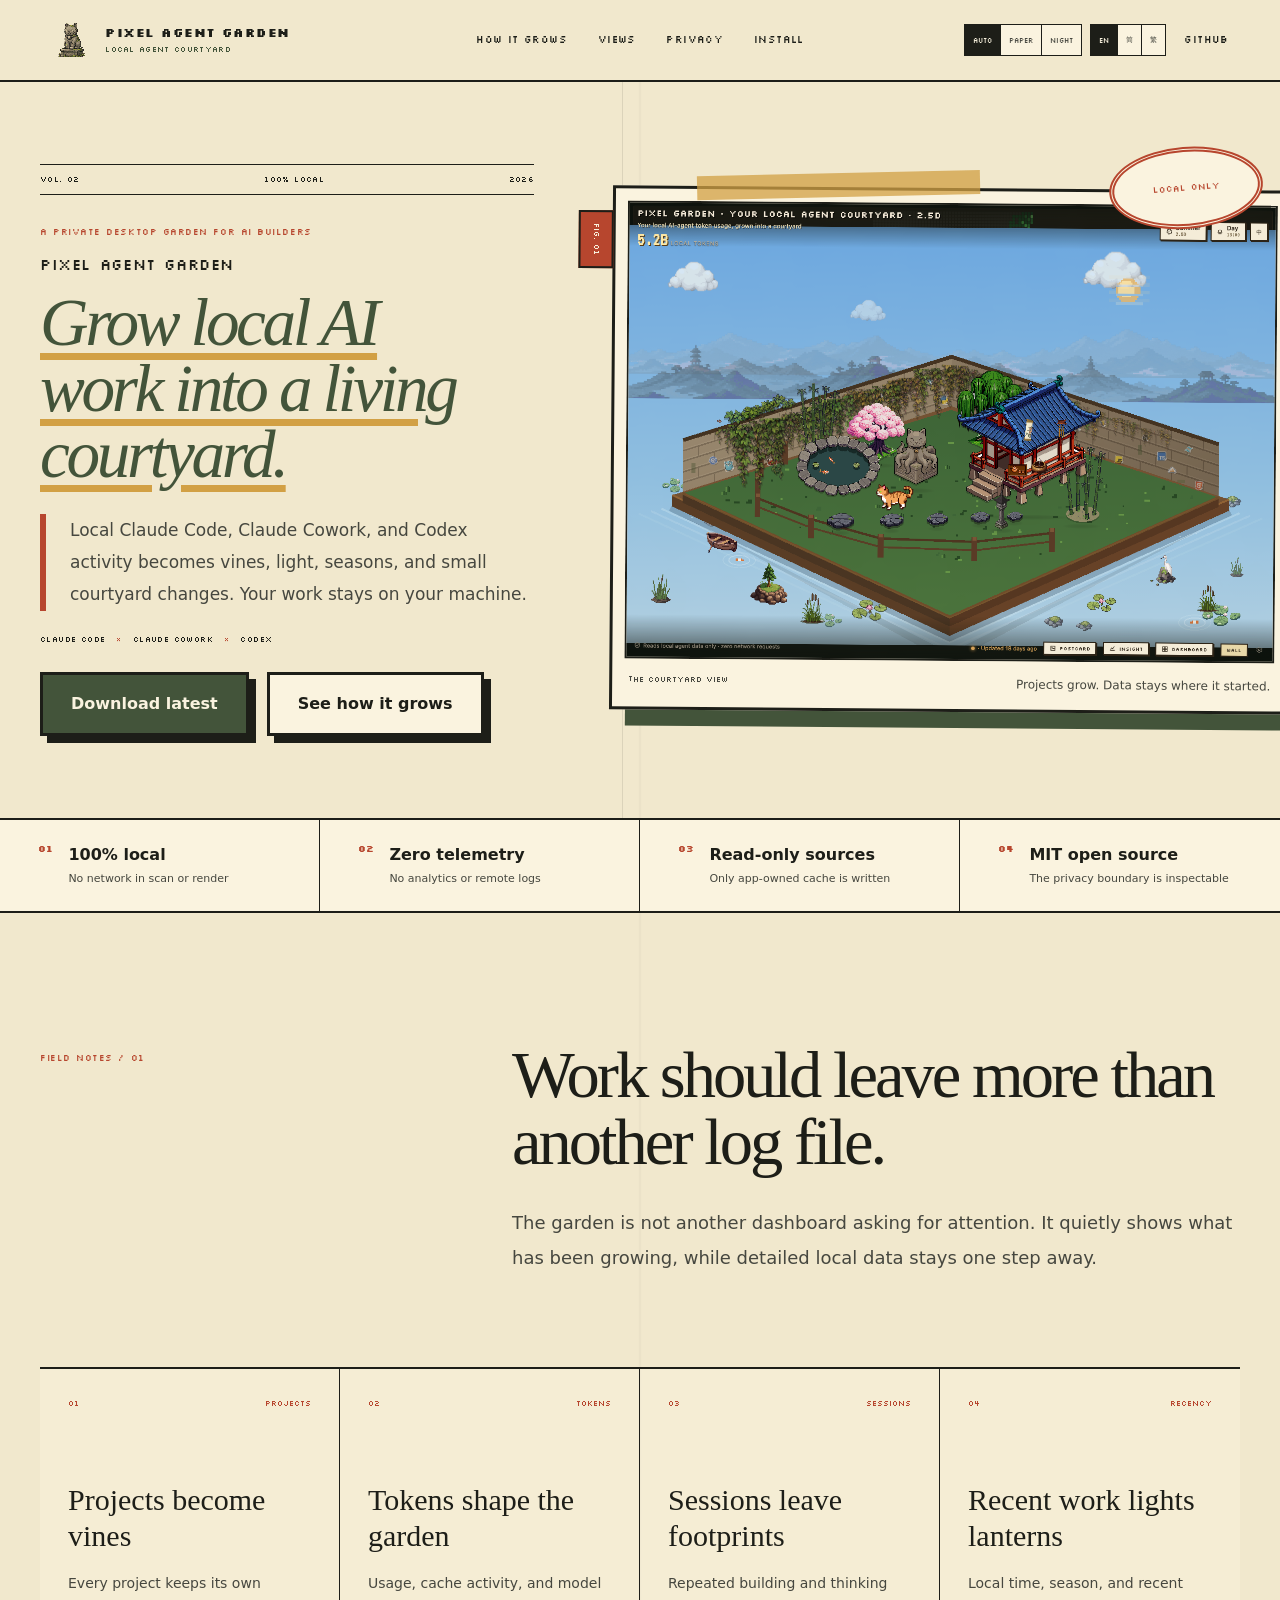
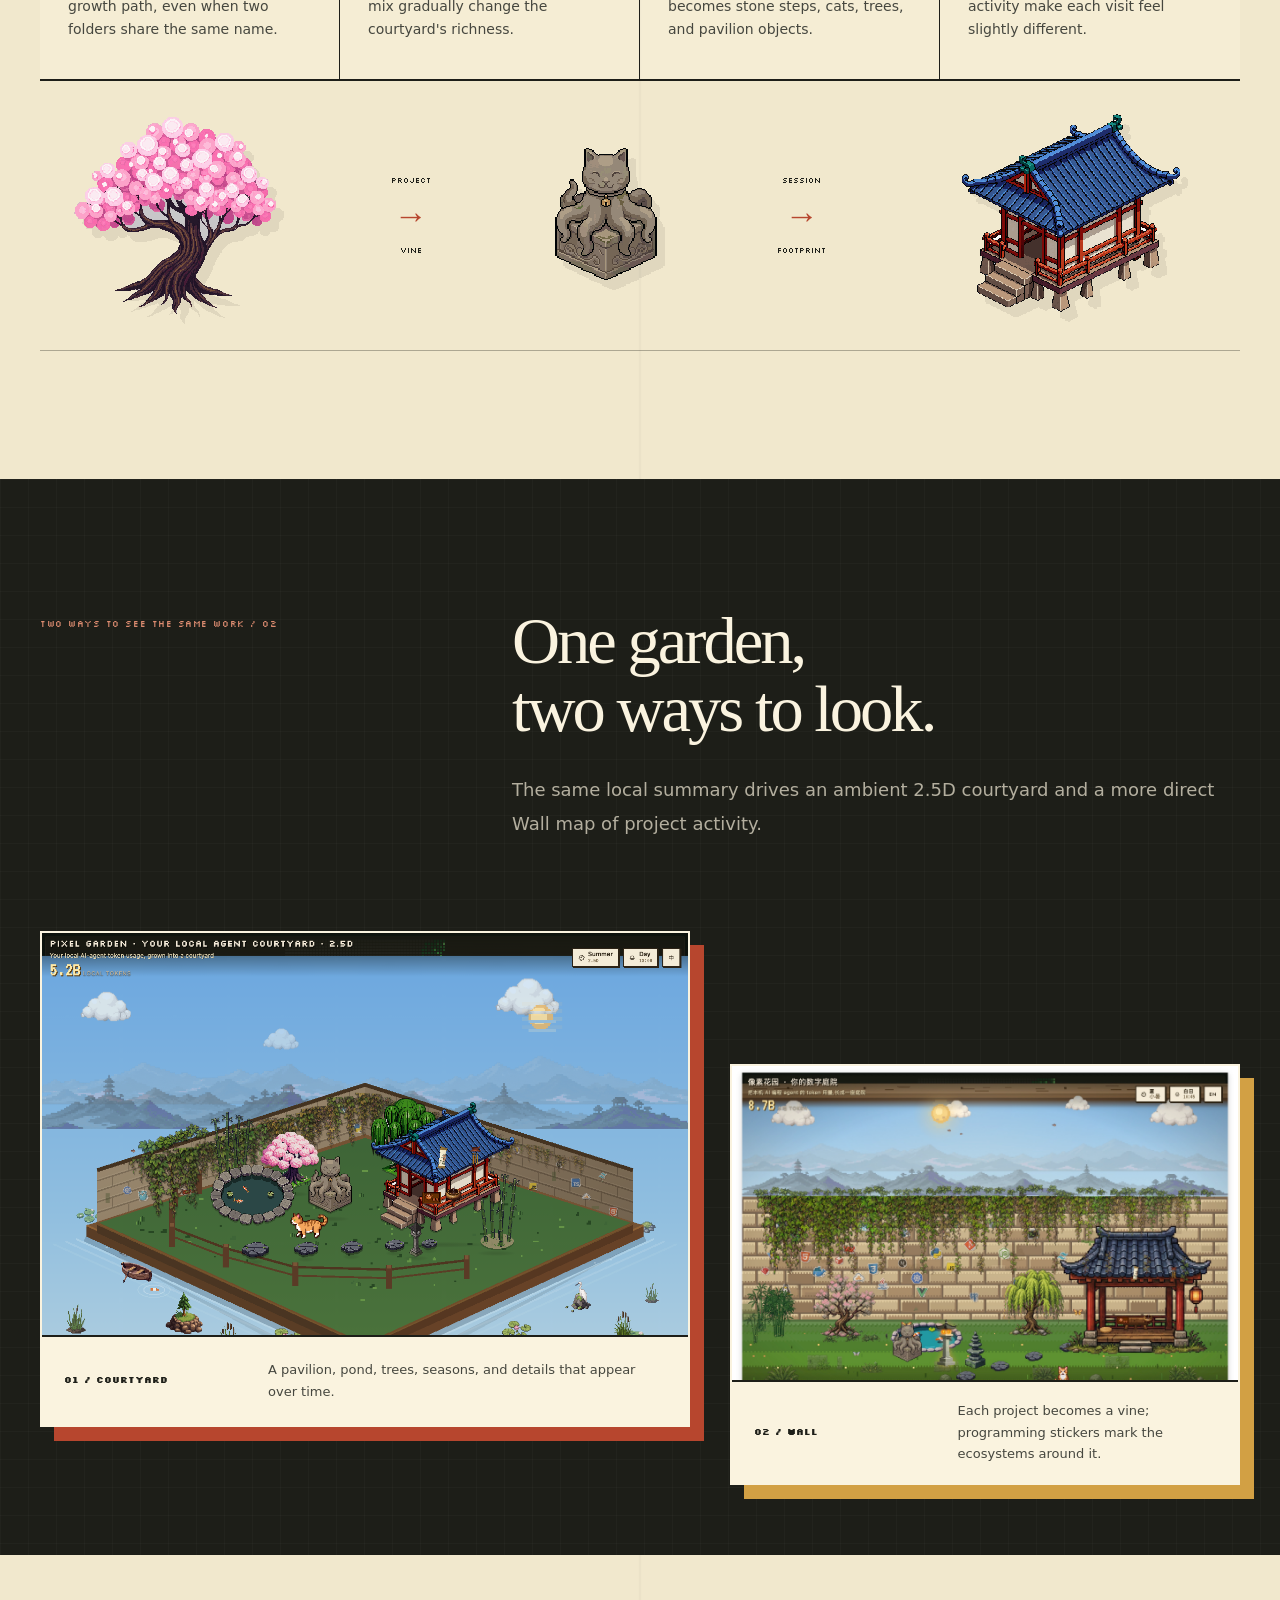
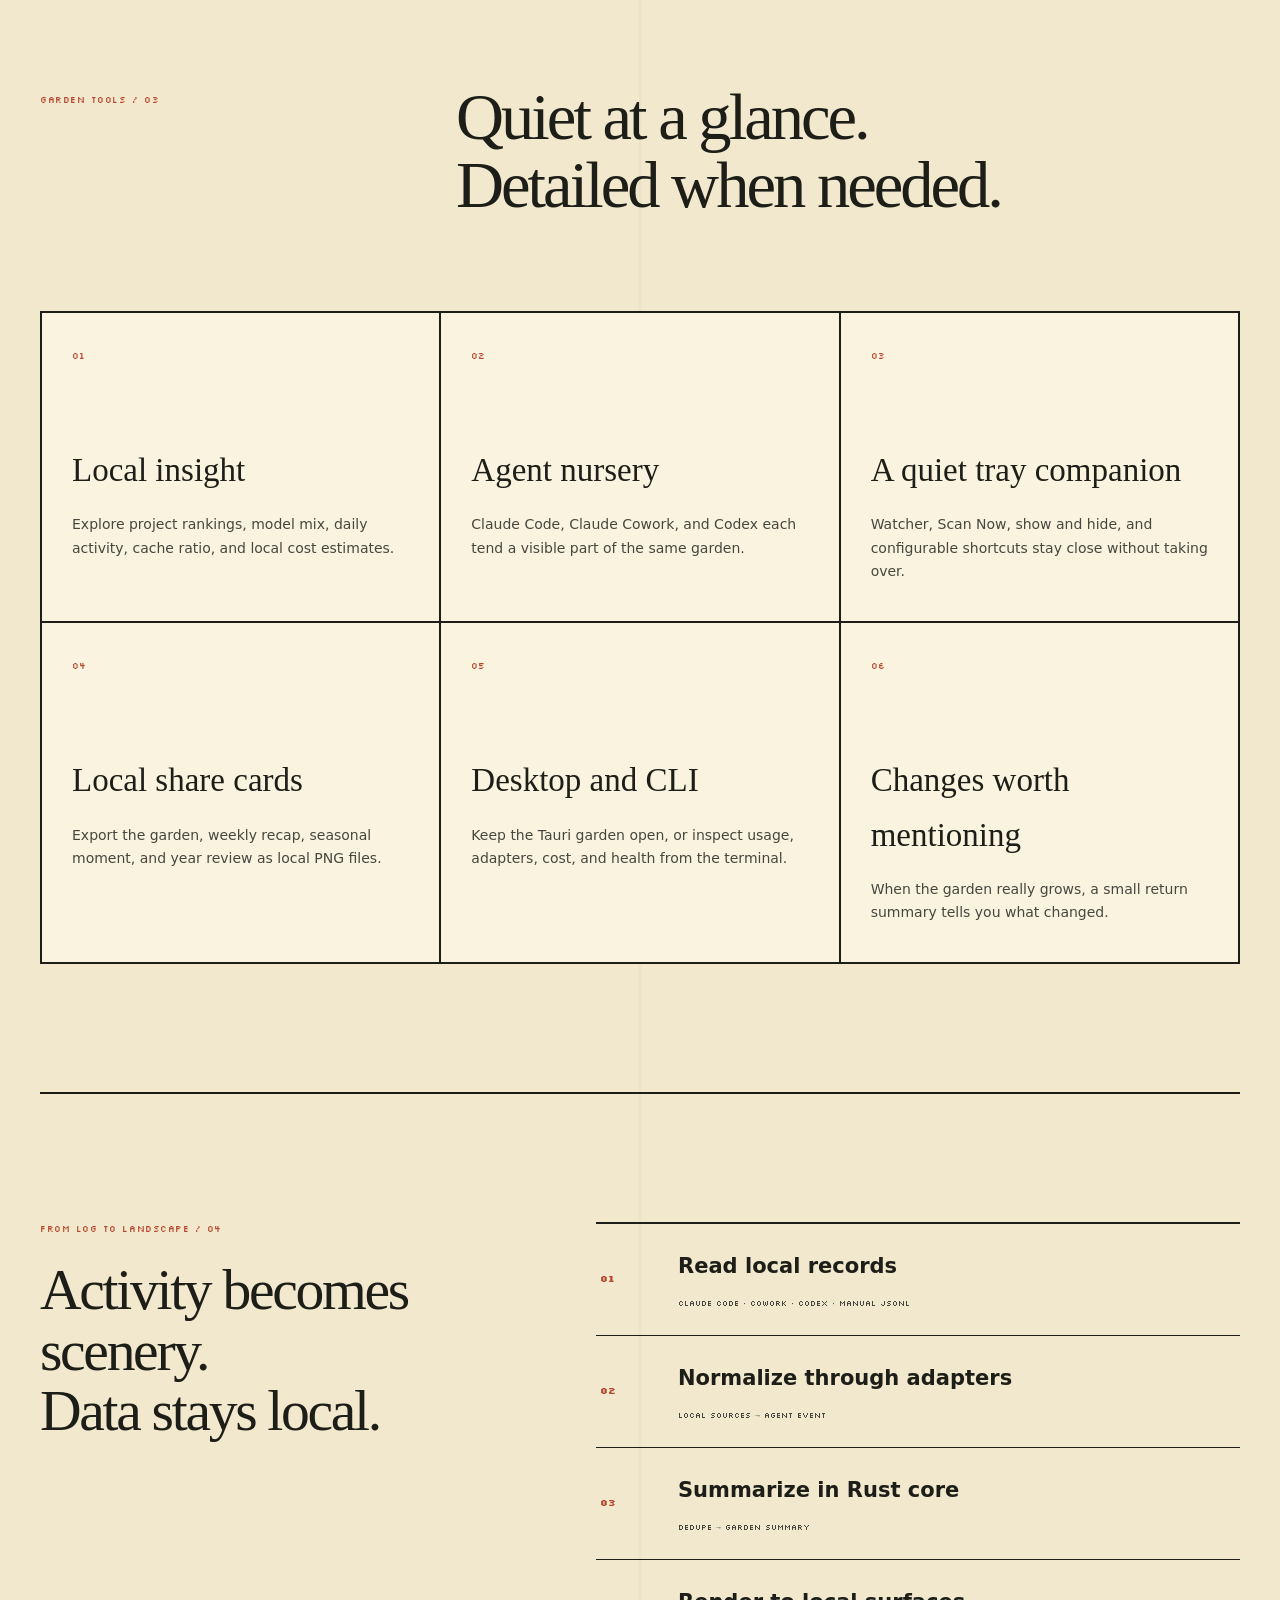
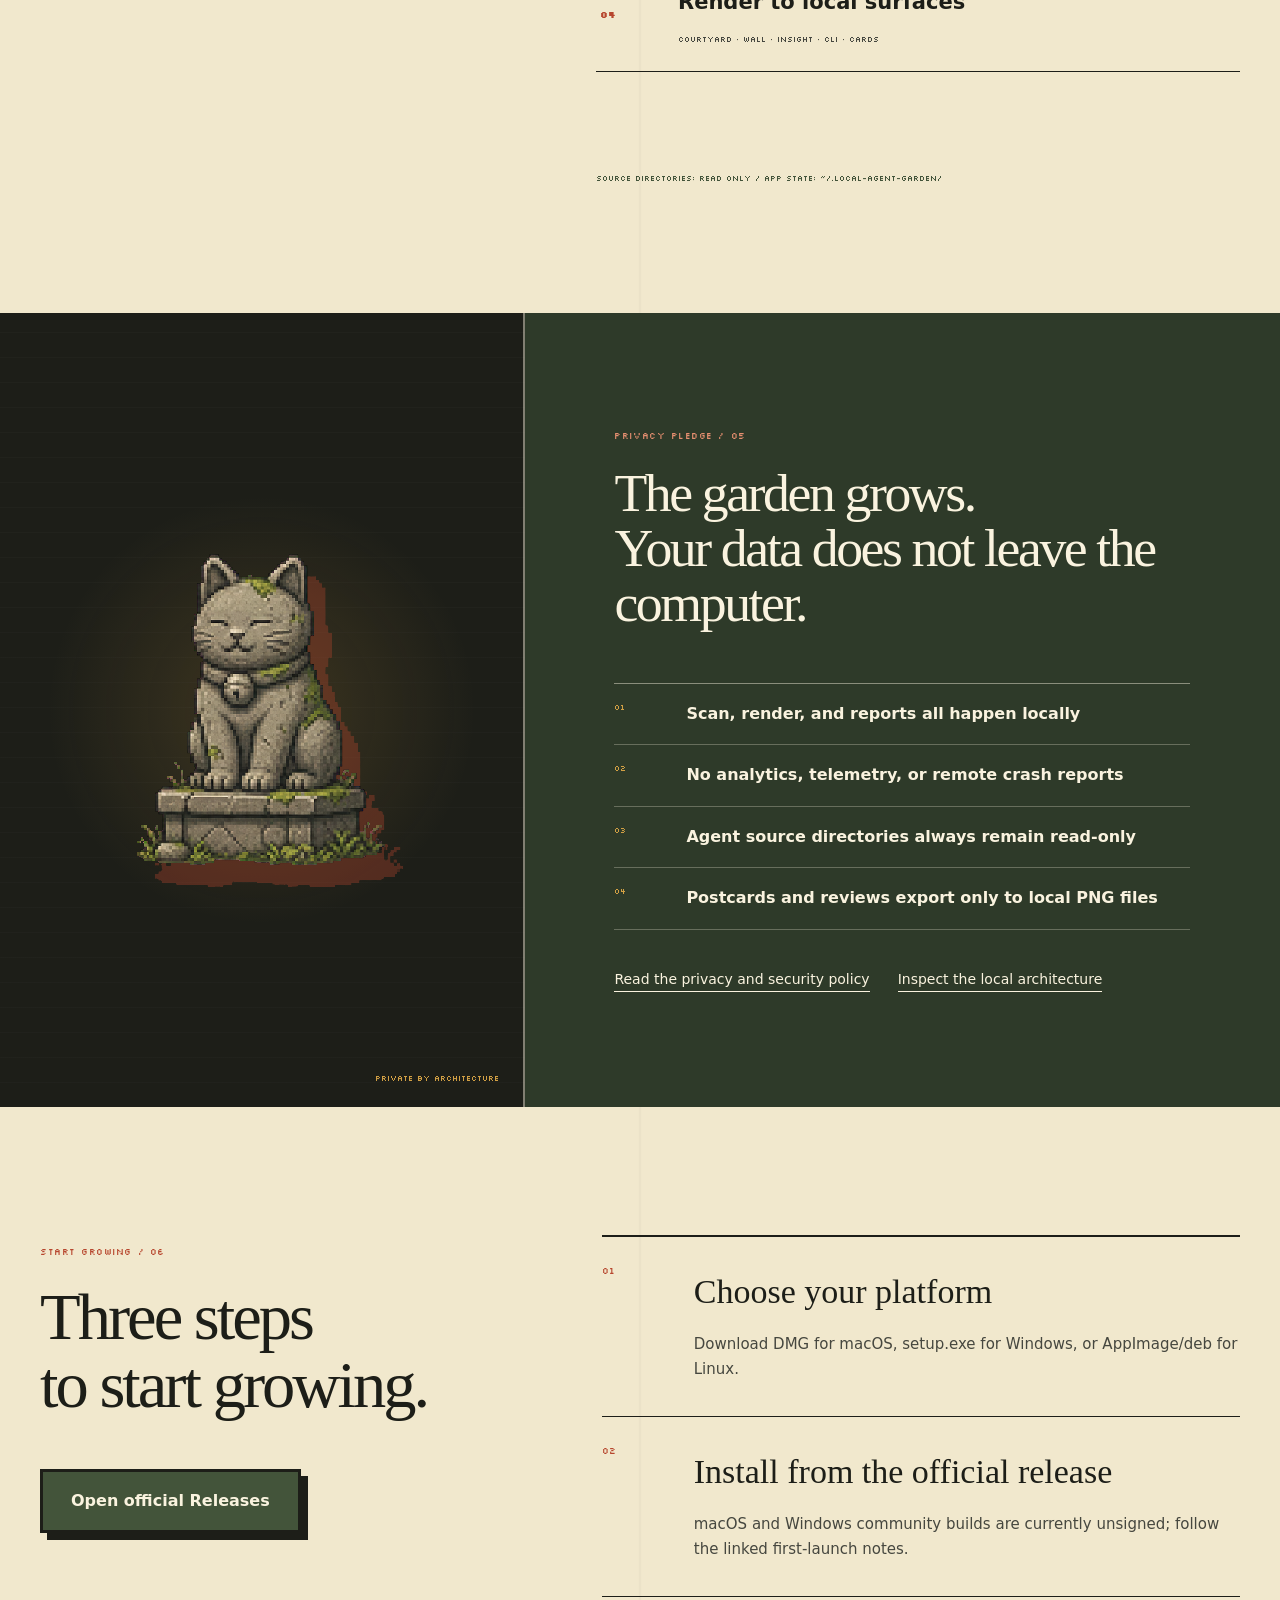
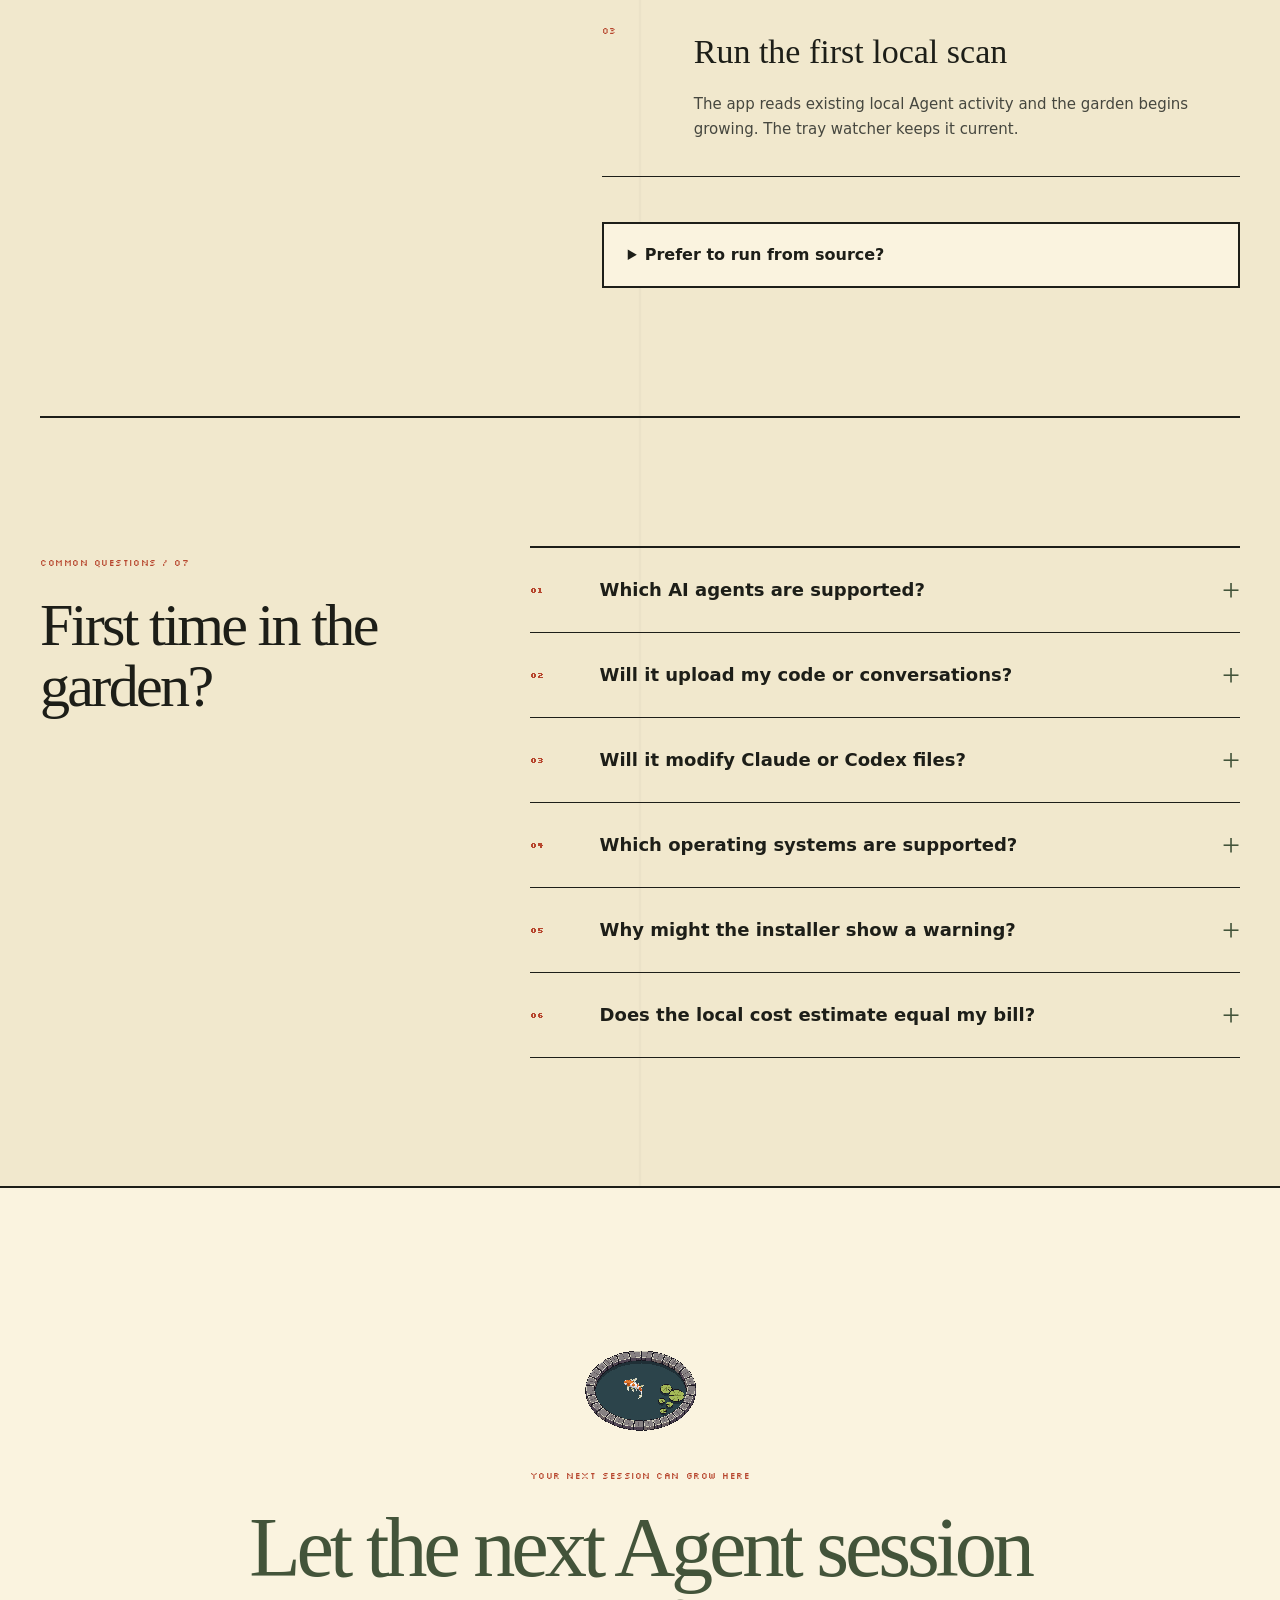
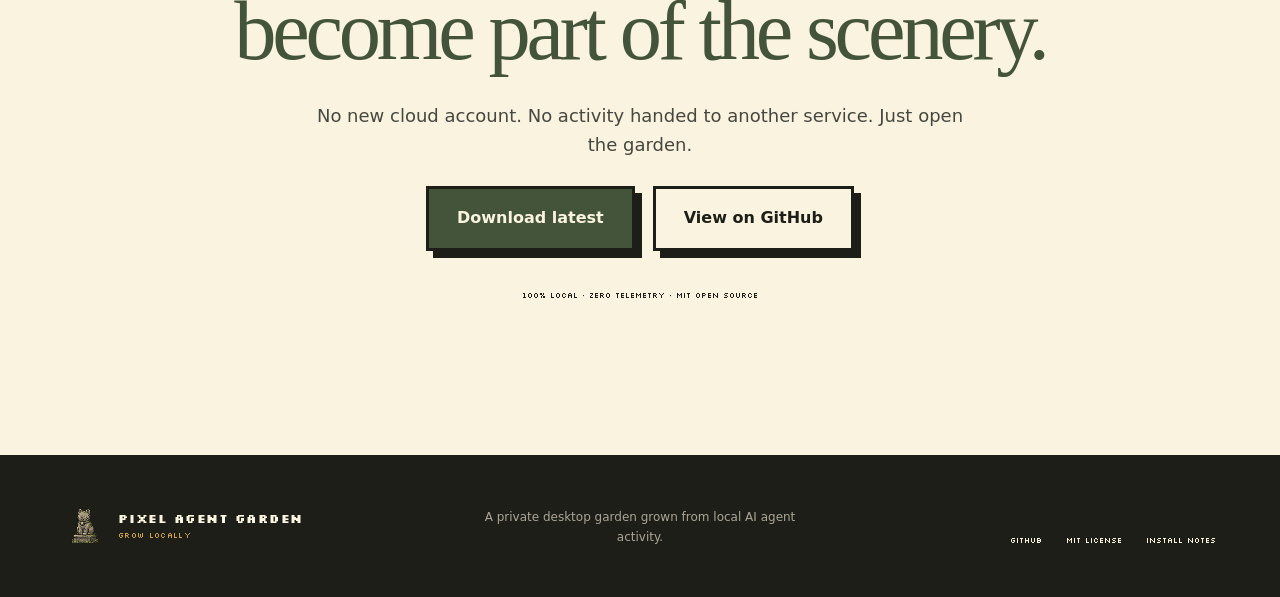
==== commit 7309c267: "feat: refresh GitHub Pages product story Port the selected editorial pixel-garden direction into the" ====
--- a/docs/index.html
+++ b/docs/index.html
@@ -8,31 +8,7 @@
       name="description"
       content="Pixel Agent Garden turns local Claude Code, Claude Cowork, Codex, and other AI agent activity into a private desktop pixel garden."
     />
-    <link rel="icon" type="image/png" href="images/app-icon.png" />
-    <link rel="apple-touch-icon" href="images/app-icon.png" />
-    <meta name="theme-color" content="#15150f" />
-    <script>
-      (() => {
-        const root = document.documentElement;
-        const stored = (key) => {
-          try {
-            return localStorage.getItem(key);
-          } catch {
-            return null;
-          }
-        };
-        const browserLang = navigator.language && navigator.language.toLowerCase();
-        const theme = stored("pag.theme") || "auto";
-        const lang = stored("pag.lang") || (
-          browserLang && browserLang.startsWith("zh")
-            ? (browserLang.includes("tw") || browserLang.includes("hk") ? "zh_tw" : "zh_cn")
-            : "en"
-        );
-        root.dataset.theme = ["dark", "light", "auto"].includes(theme) ? theme : "auto";
-        root.dataset.lang = ["en", "zh_cn", "zh_tw"].includes(lang) ? lang : "en";
-        root.lang = root.dataset.lang === "zh_tw" ? "zh-TW" : root.dataset.lang === "zh_cn" ? "zh-CN" : "en";
-      })();
-    </script>
+    <meta name="theme-color" content="#f1e8cd" />
     <meta property="og:title" content="Pixel Agent Garden" />
     <meta
       property="og:description"
@@ -43,1343 +19,11 @@
       property="og:image"
       content="https://dipsysu.github.io/pixel-agent-garden/images/garden.png"
     />
-    <style>
-      @font-face {
-        font-family: "Silkscreen";
-        font-style: normal;
-        font-weight: 700;
-        font-display: swap;
-        src: url("fonts/silkscreen-700.woff2") format("woff2");
-      }
-
-      :root {
-        color-scheme: dark;
-        --font-display: "Silkscreen", ui-sans-serif, system-ui, sans-serif;
-        --ink: #17130e;
-        --night: #15150f;
-        --bg: #15150f;
-        --bg-soft: #1c2118;
-        --bg-raised: #20281b;
-        --panel: #211c15;
-        --card: #2a241a;
-        --text: #efe2c4;
-        --text-strong: #fff1c8;
-        --muted: rgba(239, 226, 196, 0.72);
-        --muted-strong: rgba(239, 226, 196, 0.9);
-        --inverse: #22180f;
-        --surface: #efe2c4;
-        --surface-soft: #f7edcc;
-        --surface-muted: #55422f;
-        --surface-border: #4b3322;
-        --topbar-bg: rgba(21, 21, 15, 0.84);
-        --hero-scrim: rgba(9, 10, 7, 0.5);
-        --hero-floor: rgba(12, 14, 9, 0.78);
-        --canopy: #223222;
-        --leaf: #86b957;
-        --moss: #5f7f3e;
-        --paper: #efe2c4;
-        --paper-soft: #d9c59d;
-        --brick: #8f7154;
-        --wood: #4b2d1e;
-        --lantern: #f0a23e;
-        --sky: #7ca4b4;
-        --line: rgba(239, 226, 196, 0.3);
-        --border: rgba(239, 226, 196, 0.2);
-        --shadow: rgba(0, 0, 0, 0.46);
-        --max: 1180px;
-        --radius: 6px;
-      }
-
-      html[data-theme="light"] {
-        color-scheme: light;
-        --ink: #1e170f;
-        --night: #f4f0e2;
-        --bg: #f4f0e2;
-        --bg-soft: #e8f0dc;
-        --bg-raised: #f9f5e8;
-        --panel: #e9e2cf;
-        --card: #fff9e9;
-        --text: #251b10;
-        --text-strong: #17120c;
-        --muted: rgba(37, 27, 16, 0.72);
-        --muted-strong: rgba(37, 27, 16, 0.88);
-        --inverse: #22180f;
-        --surface: #e9f3df;
-        --surface-soft: #fff9e9;
-        --surface-muted: #5c4932;
-        --surface-border: #5a3a22;
-        --topbar-bg: rgba(244, 240, 226, 0.88);
-        --paper: #fff4ce;
-        --paper-soft: #775e3e;
-        --line: rgba(37, 27, 16, 0.22);
-        --border: rgba(37, 27, 16, 0.18);
-        --shadow: rgba(64, 47, 24, 0.25);
-      }
-
-      @media (prefers-color-scheme: light) {
-        html[data-theme="auto"] {
-          color-scheme: light;
-          --ink: #1e170f;
-          --night: #f4f0e2;
-          --bg: #f4f0e2;
-          --bg-soft: #e8f0dc;
-          --bg-raised: #f9f5e8;
-          --panel: #e9e2cf;
-          --card: #fff9e9;
-          --text: #251b10;
-          --text-strong: #17120c;
-          --muted: rgba(37, 27, 16, 0.72);
-          --muted-strong: rgba(37, 27, 16, 0.88);
-          --inverse: #22180f;
-          --surface: #e9f3df;
-          --surface-soft: #fff9e9;
-          --surface-muted: #5c4932;
-          --surface-border: #5a3a22;
-          --topbar-bg: rgba(244, 240, 226, 0.88);
-          --paper: #fff4ce;
-          --paper-soft: #775e3e;
-          --line: rgba(37, 27, 16, 0.22);
-          --border: rgba(37, 27, 16, 0.18);
-          --shadow: rgba(64, 47, 24, 0.25);
-        }
-      }
-
-      * {
-        box-sizing: border-box;
-      }
-
-      html {
-        scroll-behavior: smooth;
-      }
-
-      body {
-        margin: 0;
-        background: var(--bg);
-        color: var(--text);
-        font-family:
-          ui-sans-serif,
-          system-ui,
-          -apple-system,
-          BlinkMacSystemFont,
-          "Segoe UI",
-          sans-serif;
-        line-height: 1.55;
-      }
-
-      a {
-        color: inherit;
-      }
-
-      img {
-        display: block;
-        max-width: 100%;
-      }
-
-      .topbar {
-        position: fixed;
-        z-index: 20;
-        top: 0;
-        left: 0;
-        right: 0;
-        border-bottom: 1px solid var(--border);
-        background: var(--topbar-bg);
-        backdrop-filter: blur(12px);
-      }
-
-      .topbar-inner {
-        width: min(calc(100% - 32px), var(--max));
-        min-height: 64px;
-        margin: 0 auto;
-        display: flex;
-        align-items: center;
-        justify-content: space-between;
-        gap: 18px;
-      }
-
-      .brand {
-        display: flex;
-        align-items: center;
-        gap: 10px;
-        color: var(--text-strong);
-        font-family: var(--font-display);
-        font-size: 13px;
-        font-weight: 700;
-        letter-spacing: 0;
-        text-decoration: none;
-      }
-
-      .brand-mark {
-        width: 38px;
-        height: 38px;
-        object-fit: contain;
-        image-rendering: pixelated;
-      }
-
-      .nav {
-        display: flex;
-        align-items: center;
-        gap: 6px;
-        font-size: 13px;
-        color: var(--muted);
-      }
-
-      .nav a {
-        min-height: 40px;
-        display: inline-flex;
-        align-items: center;
-        padding: 8px 10px;
-        border-radius: var(--radius);
-        text-decoration: none;
-      }
-
-      .nav a:hover,
-      .nav a:focus-visible {
-        color: var(--text-strong);
-        background: color-mix(in srgb, var(--text) 12%, transparent);
-      }
-
-      .nav a:focus-visible,
-      .segmented button:focus-visible,
-      .topbar-download:focus-visible,
-      .brand:focus-visible {
-        outline: 3px solid var(--lantern);
-        outline-offset: 2px;
-      }
-
-      .topbar-actions {
-        display: flex;
-        align-items: center;
-        gap: 8px;
-        flex-wrap: wrap;
-        justify-content: flex-end;
-      }
-
-      .segmented {
-        display: inline-flex;
-        align-items: center;
-        gap: 2px;
-        padding: 3px;
-        border: 1px solid var(--border);
-        border-radius: var(--radius);
-        background: color-mix(in srgb, var(--bg) 76%, transparent);
-      }
-
-      .segmented button {
-        min-height: 40px;
-        padding: 0 10px;
-        border: 0;
-        border-radius: 4px;
-        color: var(--muted);
-        background: transparent;
-        font: inherit;
-        font-size: 12px;
-        font-weight: 800;
-        letter-spacing: 0.02em;
-        cursor: pointer;
-      }
-
-      .segmented button:hover,
-      .segmented button:focus-visible {
-        color: var(--text-strong);
-        background: color-mix(in srgb, var(--text) 10%, transparent);
-      }
-
-      .segmented button[aria-pressed="true"] {
-        color: var(--inverse);
-        background: var(--paper);
-      }
-
-      .topbar-download {
-        min-height: 40px;
-        display: inline-flex;
-        align-items: center;
-        padding: 0 13px;
-        border: 2px solid color-mix(in srgb, var(--text) 72%, transparent);
-        border-radius: var(--radius);
-        color: var(--inverse);
-        background: var(--paper);
-        font-size: 13px;
-        font-weight: 900;
-        text-decoration: none;
-        box-shadow: 0 3px 0 var(--shadow);
-      }
-
-      .hero {
-        position: relative;
-        min-height: 72svh;
-        display: flex;
-        align-items: flex-end;
-        isolation: isolate;
-        overflow: hidden;
-        --text: #efe2c4;
-        --text-strong: #fff1c8;
-        --muted-strong: rgba(255, 241, 200, 0.92);
-        --paper: #fff1c8;
-        --paper-soft: #e2c98f;
-        --ink: #17130e;
-        --bg: #15150f;
-        --border: rgba(255, 241, 200, 0.22);
-        background: #15150f url("images/garden.png") center 54% / cover no-repeat;
-      }
-
-      .hero::before {
-        content: "";
-        position: absolute;
-        inset: 0;
-        z-index: -1;
-        background: var(--hero-scrim);
-      }
-
-      .hero::after {
-        content: "";
-        position: absolute;
-        inset: auto 0 0;
-        height: 240px;
-        z-index: -1;
-        background: var(--hero-floor);
-        border-top: 1px solid var(--border);
-      }
-
-      .hero-inner {
-        width: min(calc(100% - 32px), var(--max));
-        margin: 0 auto;
-        padding: 112px 0 48px;
-      }
-
-      .eyebrow {
-        width: fit-content;
-        margin: 0 0 16px;
-        padding: 7px 10px;
-        border: 1px solid color-mix(in srgb, var(--text) 34%, transparent);
-        background: color-mix(in srgb, var(--bg) 70%, transparent);
-        color: var(--paper-soft);
-        font-size: 12px;
-        font-family: var(--font-display);
-        font-weight: 700;
-        letter-spacing: 0;
-        text-transform: uppercase;
-      }
-
-      h1 {
-        max-width: 800px;
-        margin: 0;
-        color: var(--text-strong);
-        font-family: var(--font-display);
-        font-size: clamp(42px, 5vw, 64px);
-        line-height: 1;
-        letter-spacing: 0;
-        text-wrap: balance;
-        text-shadow: 0 6px 0 rgba(0, 0, 0, 0.32);
-      }
-
-      .hero-copy {
-        max-width: 610px;
-        margin: 20px 0 0;
-        color: var(--muted-strong);
-        font-size: clamp(17px, 1.8vw, 21px);
-      }
-
-      .actions {
-        display: flex;
-        flex-wrap: wrap;
-        gap: 12px;
-        margin-top: 28px;
-      }
-
-      .button {
-        display: inline-flex;
-        align-items: center;
-        justify-content: center;
-        min-height: 46px;
-        padding: 0 16px;
-        border: 2px solid color-mix(in srgb, var(--text) 86%, transparent);
-        border-radius: var(--radius);
-        color: var(--ink);
-        background: var(--paper);
-        font-weight: 800;
-        text-decoration: none;
-        box-shadow: 0 5px 0 var(--shadow);
-      }
-
-      .button.secondary {
-        color: var(--text);
-        background: color-mix(in srgb, var(--bg) 76%, transparent);
-      }
-
-      .button:hover,
-      .button:focus-visible {
-        transform: translateY(-1px);
-      }
-
-      .button:focus-visible {
-        outline: 3px solid var(--lantern);
-        outline-offset: 3px;
-      }
-
-      .proof {
-        background: var(--bg-soft);
-        border-top: 1px solid var(--border);
-        border-bottom: 1px solid var(--border);
-      }
-
-      .proof-grid {
-        width: min(calc(100% - 32px), var(--max));
-        margin: 0 auto;
-        display: grid;
-        grid-template-columns: repeat(3, minmax(0, 1fr));
-        gap: 1px;
-        background: var(--border);
-      }
-
-      .proof-item {
-        min-height: 116px;
-        padding: 24px;
-        background: var(--bg-raised);
-      }
-
-      .proof-item strong {
-        display: block;
-        color: var(--text-strong);
-        font-size: 18px;
-      }
-
-      .proof-item span {
-        display: block;
-        margin-top: 6px;
-        color: var(--muted);
-        font-size: 14px;
-      }
-
-      section {
-        padding: 84px 0;
-      }
-
-      section[id] {
-        scroll-margin-top: 64px;
-      }
-
-      .section-inner {
-        width: min(calc(100% - 32px), var(--max));
-        margin: 0 auto;
-      }
-
-      .section-kicker {
-        margin: 0 0 12px;
-        color: var(--lantern);
-        font-size: 12px;
-        font-weight: 900;
-        letter-spacing: 0.13em;
-        text-transform: uppercase;
-      }
-
-      h2 {
-        max-width: 820px;
-        margin: 0;
-        color: var(--text-strong);
-        font-size: clamp(32px, 5vw, 64px);
-        line-height: 1;
-        letter-spacing: 0;
-        text-wrap: balance;
-      }
-
-      .lede {
-        max-width: 790px;
-        margin: 18px 0 0;
-        color: var(--muted);
-        font-size: 18px;
-      }
-
-      .flow {
-        background: var(--surface);
-        color: var(--inverse);
-      }
-
-      .flow h2,
-      .flow .section-kicker {
-        color: var(--inverse);
-      }
-
-      .flow-line {
-        margin-top: 32px;
-        display: grid;
-        grid-template-columns: repeat(4, minmax(0, 1fr));
-        gap: 14px;
-      }
-
-      .flow-step {
-        min-height: 148px;
-        padding: 18px;
-        border: 2px solid var(--surface-border);
-        border-radius: var(--radius);
-        background: var(--surface-soft);
-        box-shadow: 5px 5px 0 var(--surface-border);
-      }
-
-      .flow-step code {
-        color: color-mix(in srgb, var(--moss) 68%, var(--inverse));
-        font-family: ui-monospace, SFMono-Regular, Menlo, Consolas, monospace;
-        font-size: 15px;
-        font-weight: 900;
-      }
-
-      .flow-step p {
-        margin: 12px 0 0;
-        color: var(--surface-muted);
-      }
-
-      .wall {
-        background: var(--bg);
-      }
-
-      .wall-layout {
-        display: grid;
-        grid-template-columns: minmax(300px, 0.9fr) minmax(420px, 1.1fr);
-        gap: clamp(28px, 5vw, 54px);
-        align-items: center;
-      }
-
-      .wall-copy {
-        max-width: 500px;
-      }
-
-      .media-frame {
-        overflow: hidden;
-        aspect-ratio: 2292 / 1614;
-        border: 2px solid color-mix(in srgb, var(--text) 34%, transparent);
-        border-radius: var(--radius);
-        background: color-mix(in srgb, var(--bg) 88%, #000);
-        box-shadow: 10px 10px 0 var(--shadow);
-      }
-
-      .media-frame img {
-        width: 100%;
-        height: 100%;
-        object-fit: contain;
-        image-rendering: auto;
-      }
-
-      .features {
-        background: var(--panel);
-      }
-
-      .feature-grid {
-        margin-top: 32px;
-        display: grid;
-        grid-template-columns: repeat(3, minmax(0, 1fr));
-        gap: 16px;
-      }
-
-      .feature {
-        min-height: 228px;
-        padding: 22px;
-        border: 1px solid var(--border);
-        border-radius: var(--radius);
-        background: var(--card);
-      }
-
-      .feature .label {
-        color: var(--leaf);
-        font-family: var(--font-display);
-        font-size: 12px;
-        font-weight: 700;
-        text-transform: uppercase;
-      }
-
-      .feature h3 {
-        margin: 18px 0 0;
-        color: var(--text-strong);
-        font-size: 24px;
-        line-height: 1.05;
-      }
-
-      .feature p {
-        margin: 12px 0 0;
-        color: var(--muted);
-      }
-
-      .install {
-        background: var(--bg-raised);
-      }
-
-      .install-layout {
-        display: grid;
-        grid-template-columns: minmax(0, 0.9fr) minmax(320px, 1.1fr);
-        gap: 34px;
-        align-items: start;
-      }
-
-      .terminal {
-        margin: 0;
-        overflow: auto;
-        padding: 20px;
-        border: 2px solid #566146;
-        border-radius: var(--radius);
-        background: #11150f;
-        color: #e1efbd;
-        box-shadow: 7px 7px 0 var(--shadow);
-        font-family: ui-monospace, SFMono-Regular, Menlo, Consolas, monospace;
-        font-size: 14px;
-        line-height: 1.65;
-      }
-
-      .terminal .muted {
-        color: #a9bb8d;
-      }
-
-      .privacy {
-        background: var(--bg-soft);
-        color: var(--text);
-      }
-
-      .privacy h2 {
-        color: var(--text-strong);
-      }
-
-      .privacy .lede {
-        color: var(--muted);
-      }
-
-      .privacy-grid {
-        margin-top: 30px;
-        display: grid;
-        grid-template-columns: repeat(2, minmax(0, 1fr));
-        gap: 14px;
-      }
-
-      .privacy-item {
-        padding: 20px;
-        border: 1px solid var(--border);
-        border-radius: var(--radius);
-        background: var(--card);
-      }
-
-      .privacy-item strong {
-        display: block;
-        color: var(--text-strong);
-      }
-
-      .privacy-item span {
-        display: block;
-        margin-top: 6px;
-        color: var(--muted);
-      }
-
-      .platforms {
-        margin: 22px 0 0;
-        color: var(--leaf);
-        font-family: var(--font-display);
-        font-size: 12px;
-        font-weight: 700;
-      }
-
-      footer {
-        padding: 34px 0;
-        border-top: 1px solid var(--border);
-        background: var(--bg);
-        color: var(--muted);
-      }
-
-      .footer-inner {
-        width: min(calc(100% - 32px), var(--max));
-        margin: 0 auto;
-        display: flex;
-        justify-content: space-between;
-        gap: 18px;
-        flex-wrap: wrap;
-        font-size: 14px;
-      }
-
-      .footer-inner a {
-        color: var(--text-strong);
-        text-decoration-color: color-mix(in srgb, var(--text) 38%, transparent);
-      }
-
-      @media (max-width: 880px) {
-        .topbar-inner {
-          align-items: flex-start;
-          flex-direction: column;
-          padding: 12px 0;
-        }
-
-        .nav {
-          width: 100%;
-          overflow-x: auto;
-          padding-bottom: 2px;
-        }
-
-        .topbar-actions {
-          width: 100%;
-          justify-content: flex-start;
-        }
-
-        .hero {
-          min-height: 80svh;
-          background-position: center bottom;
-        }
-
-        .hero-inner {
-          padding-top: 132px;
-        }
-
-        .proof-grid,
-        .flow-line,
-        .feature-grid,
-        .privacy-grid,
-        .wall-layout,
-        .install-layout {
-          grid-template-columns: 1fr;
-        }
-
-        section {
-          padding: 62px 0;
-        }
-      }
-
-      @media (max-width: 520px) {
-        .hero {
-          min-height: 82svh;
-        }
-
-        .brand {
-          font-size: 15px;
-        }
-
-        .nav a {
-          padding-inline: 8px;
-        }
-
-        .segmented button {
-          padding-inline: 7px;
-        }
-
-        .hero-copy,
-        .lede {
-          font-size: 16px;
-        }
-
-        .actions {
-          flex-direction: column;
-        }
-
-        .button {
-          width: 100%;
-        }
-
-        .proof-item,
-        .flow-step,
-        .feature,
-        .privacy-item {
-          padding: 18px;
-        }
-      }
-
-      @media (prefers-reduced-motion: reduce) {
-        html {
-          scroll-behavior: auto;
-        }
-
-        .button:hover,
-        .button:focus-visible {
-          transform: none;
-        }
-      }
-    </style>
-  </head>
-  <body>
-    <header class="topbar">
-      <div class="topbar-inner">
-        <a
-          class="brand"
-          href="#top"
-          aria-label="Pixel Agent Garden home"
-          data-i18n-aria-label="brand.home"
-        >
-          <img
-            class="brand-mark"
-            src="images/app-icon.png"
-            alt=""
-            width="38"
-            height="38"
-            aria-hidden="true"
-          />
-          Pixel Agent Garden
-        </a>
-        <div class="topbar-actions">
-          <nav
-            class="nav"
-            aria-label="Primary navigation"
-            data-i18n-aria-label="nav.aria"
-          >
-            <a href="#features" data-i18n="nav.features">Features</a>
-            <a href="#wall" data-i18n="nav.wall">Wall</a>
-            <a href="#privacy" data-i18n="nav.privacy">Privacy</a>
-            <a href="https://github.com/DipsySu/pixel-agent-garden">GitHub</a>
-          </nav>
-          <a
-            class="topbar-download"
-            href="https://github.com/DipsySu/pixel-agent-garden/releases"
-            data-i18n="nav.download"
-            >Download</a
-          >
-          <div
-            class="segmented"
-            role="group"
-            aria-label="Theme"
-            data-i18n-aria-label="theme.aria"
-          >
-            <button type="button" data-theme-choice="auto" data-i18n="theme.auto">
-              Auto
-            </button>
-            <button type="button" data-theme-choice="dark" data-i18n="theme.dark">
-              Dark
-            </button>
-            <button type="button" data-theme-choice="light" data-i18n="theme.light">
-              Light
-            </button>
-          </div>
-          <div
-            class="segmented"
-            role="group"
-            aria-label="Language"
-            data-i18n-aria-label="lang.aria"
-          >
-            <button type="button" data-lang-choice="en">EN</button>
-            <button type="button" data-lang-choice="zh_cn">简</button>
-            <button type="button" data-lang-choice="zh_tw">繁</button>
-          </div>
-        </div>
-      </div>
-    </header>
-
-    <main id="top">
-      <section class="hero" aria-labelledby="hero-title">
-        <div class="hero-inner">
-          <p class="eyebrow" data-i18n="hero.eyebrow">Local AI activity, grown into a garden</p>
-          <h1 id="hero-title">Pixel Agent Garden</h1>
-          <p class="hero-copy" data-i18n="hero.copy">
-            A private desktop garden that turns local Claude Code, Claude
-            Cowork, and Codex activity into something that grows with your work.
-          </p>
-          <div class="actions" aria-label="Primary actions" data-i18n-aria-label="actions.aria">
-            <a
-              class="button"
-              href="https://github.com/DipsySu/pixel-agent-garden/releases"
-              data-i18n="hero.download"
-              >Download latest release</a
-            >
-            <a
-              class="button secondary"
-              href="#features"
-              data-i18n="hero.explore"
-              >See how it grows</a
-            >
-          </div>
-        </div>
-      </section>
-
-      <aside class="proof" aria-label="Product highlights" data-i18n-aria-label="proof.aria">
-        <div class="proof-grid">
-          <div class="proof-item">
-            <strong data-i18n="proof.growth.title">Work leaves a living trace</strong>
-            <span data-i18n="proof.growth.copy">Tokens and sessions become vines, light, seasons, and small courtyard details.</span>
-          </div>
-          <div class="proof-item">
-            <strong data-i18n="proof.agents.title">Claude and Codex, one garden</strong>
-            <span data-i18n="proof.agents.copy">Separate local sources grow through one shared model without mixing their raw formats.</span>
-          </div>
-          <div class="proof-item">
-            <strong data-i18n="proof.local.title">Local by design</strong>
-            <span data-i18n="proof.local.copy">Your activity stays on this computer. Source agent directories remain read-only.</span>
-          </div>
-        </div>
-      </aside>
-
-      <section class="features" id="features">
-        <div class="section-inner">
-          <p class="section-kicker" data-i18n="features.kicker">What grows</p>
-          <h2 data-i18n="features.title">A quiet garden first. The numbers when you need them.</h2>
-          <p class="lede" data-i18n="features.copy">
-            Glance at the courtyard, notice what changed, and return to work.
-            Project history, costs, and model details stay one step away.
-          </p>
-          <div class="feature-grid">
-            <article class="feature">
-              <span class="label" data-i18n="feature.1.label">Grow</span>
-              <h3 data-i18n="feature.1.title">See your work take root</h3>
-              <p data-i18n="feature.1.copy">Tokens, sessions, recent activity, time, and season shape vines, lights, cats, trees, and pavilion details.</p>
-            </article>
-            <article class="feature">
-              <span class="label" data-i18n="feature.2.label">Understand</span>
-              <h3 data-i18n="feature.2.title">Open the numbers when useful</h3>
-              <p data-i18n="feature.2.copy">Inspect projects, model mix, daily activity, local cost estimates, history, and share cards without turning the home screen into a dashboard.</p>
-            </article>
-            <article class="feature">
-              <span class="label" data-i18n="feature.3.label">Stay local</span>
-              <h3 data-i18n="feature.3.title">Fit the tools already on your machine</h3>
-              <p data-i18n="feature.3.copy">Claude Code, Claude Cowork, Codex, and manual JSONL feed one garden through isolated adapters, with tray and CLI access built in.</p>
-            </article>
-          </div>
-        </div>
-      </section>
-
-      <section class="wall" id="wall">
-        <div class="section-inner wall-layout">
-          <div class="wall-copy">
-            <p class="section-kicker" data-i18n="wall.kicker">Wall mode</p>
-            <h2 data-i18n="wall.title">A brick wall for vines, stickers, and project memory.</h2>
-            <p class="lede" data-i18n="wall.copy">
-              The Wall view keeps the original visual metaphor visible: project
-              growth hangs from the wall edge, programming stickers mark the
-              ecosystems around the work, and the wall surface becomes a direct
-              map of local agent activity.
-            </p>
-          </div>
-          <figure
-            class="media-frame"
-            aria-label="Pixel Agent Garden wall mode screenshot"
-            data-i18n-aria-label="wall.figure"
-          >
-            <img
-              src="images/wall-page.jpg"
-              alt="Pixel Agent Garden Wall view showing project vines and programming stickers on a pixel courtyard wall"
-              data-i18n-alt="wall.alt"
-              width="2292"
-              height="1614"
-              loading="lazy"
-            />
-          </figure>
-        </div>
-      </section>
-
-      <section class="flow" id="how-it-works">
-        <div class="section-inner">
-          <p class="section-kicker" data-i18n="flow.kicker">How it grows</p>
-          <h2>
-            <span data-i18n="flow.title.lead">Your local activity</span><br />
-            <span data-i18n="flow.title.tail">becomes something you can see.</span>
-          </h2>
-          <p class="lede" data-i18n="flow.copy">
-            Each source is read through an isolated adapter, summarized by the
-            Rust core, and rendered into the same garden without exposing raw
-            source formats to the interface.
-          </p>
-          <div class="flow-line" aria-label="Data flow" data-i18n-aria-label="flow.aria">
-            <div class="flow-step">
-              <code>local traces</code>
-              <p data-i18n="flow.step1">Claude Code, Claude Cowork, Codex, and manual JSONL stay where they already live.</p>
-            </div>
-            <div class="flow-step">
-              <code>adapter</code>
-              <p data-i18n="flow.step2">Each adapter reads one source and emits the same private event shape.</p>
-            </div>
-            <div class="flow-step">
-              <code>garden summary</code>
-              <p data-i18n="flow.step3">The core deduplicates sessions and summarizes projects, models, tokens, and local cost estimates.</p>
-            </div>
-            <div class="flow-step">
-              <code>garden surfaces</code>
-              <p data-i18n="flow.step4">The courtyard, Wall, Insight, tray, CLI, and share cards all read the same summary.</p>
-            </div>
-          </div>
-        </div>
-      </section>
-
-      <section class="privacy" id="privacy">
-        <div class="section-inner">
-          <p class="section-kicker" data-i18n="privacy.kicker">Privacy and data</p>
-          <h2>
-            <span data-i18n="privacy.title.lead">The garden grows.</span><br />
-            <span data-i18n="privacy.title.tail">Your data stays on your computer.</span>
-          </h2>
-          <p class="lede" data-i18n="privacy.copy">
-            Pixel Agent Garden reads local agent data only. It never uploads
-            activity, collects telemetry, or modifies Claude and Codex source
-            files.
-          </p>
-          <div class="privacy-grid">
-            <div class="privacy-item">
-              <strong data-i18n="privacy.1.title">Nothing is uploaded</strong>
-              <span data-i18n="privacy.1.copy">Scanning and rendering happen entirely on this computer.</span>
-            </div>
-            <div class="privacy-item">
-              <strong data-i18n="privacy.2.title">No behavior tracking</strong>
-              <span data-i18n="privacy.2.copy">No analytics, remote crash reports, hidden usage events, or remote logs.</span>
-            </div>
-            <div class="privacy-item">
-              <strong data-i18n="privacy.3.title">Agent files stay untouched</strong>
-              <span data-i18n="privacy.3.copy">Claude, Codex, and future source directories are always treated as read-only input.</span>
-            </div>
-            <div class="privacy-item">
-              <strong data-i18n="privacy.4.title">Local state stays in your control</strong>
-              <span data-i18n="privacy.4.copy">Cache, settings, and pricing data live under ~/.local-agent-garden/ for you to inspect or remove.</span>
-            </div>
-          </div>
-        </div>
-      </section>
-
-      <section class="install" id="install">
-        <div class="section-inner install-layout">
-          <div>
-            <p class="section-kicker" data-i18n="install.kicker">Start here</p>
-            <h2 data-i18n="install.title">Bring the garden to your desktop.</h2>
-            <p class="lede" data-i18n="install.copy">
-              Open Releases to see the available macOS, Windows, and Linux
-              builds. Developers can also build from source without npm, a CDN,
-              or runtime telemetry.
-            </p>
-            <p class="platforms" data-i18n="install.platforms">macOS · Windows · Linux</p>
-            <div class="actions">
-              <a
-                class="button"
-                href="https://github.com/DipsySu/pixel-agent-garden/releases"
-                data-i18n="install.releases"
-                >Download from Releases</a
-              >
-              <a
-                class="button secondary"
-                href="https://github.com/DipsySu/pixel-agent-garden/blob/main/README.md"
-                data-i18n="install.readme"
-                >Build from source</a
-              >
-            </div>
-          </div>
-          <pre class="terminal" aria-label="CLI quick start" data-i18n-aria-label="install.terminal"><code><span class="muted"># Inspect adapters</span>
-cargo run --release -p local-agent-garden-cli -- adapters
-
-<span class="muted"># Scan local agent activity</span>
-cargo run --release -p local-agent-garden-cli -- scan
-
-<span class="muted"># Render the terminal wall</span>
-cargo run --release -p local-agent-garden-cli -- garden
-
-<span class="muted"># Launch the desktop app</span>
-cd crates/tauri-app
-cargo tauri dev</code></pre>
-        </div>
-      </section>
-    </main>
-
-    <footer>
-      <div class="footer-inner">
-        <span data-i18n="footer.copy">Pixel Agent Garden, a private local AI activity garden.</span>
-        <span>
-          <a
-            href="https://github.com/DipsySu/pixel-agent-garden/blob/main/PRIVACY.md"
-            data-i18n="footer.privacy"
-            >Privacy</a
-          >
-          ·
-          <a
-            href="https://github.com/DipsySu/pixel-agent-garden/blob/main/docs/architecture.md"
-            data-i18n="footer.architecture"
-            >Architecture</a
-          >
-          ·
-          <a
-            href="https://github.com/DipsySu/pixel-agent-garden/releases"
-            data-i18n="footer.releases"
-            >Releases</a
-          >
-        </span>
-      </div>
-    </footer>
+    <link rel="icon" type="image/png" href="images/app-icon.png" />
+    <link rel="apple-touch-icon" href="images/app-icon.png" />
+    <link rel="stylesheet" href="landing.css" />
     <script>
       (() => {
-        const THEME_KEY = "pag.theme";
-        const LANG_KEY = "pag.lang";
-        const THEMES = ["auto", "dark", "light"];
-        const LANGS = ["en", "zh_cn", "zh_tw"];
-        const LANG_TAGS = {
-          en: "en",
-          zh_cn: "zh-CN",
-          zh_tw: "zh-TW",
-        };
-
-        const copy = {
-          en: {
-            "meta.title": "Pixel Agent Garden",
-            "meta.description":
-              "Pixel Agent Garden turns local Claude Code, Claude Cowork, Codex, and other AI agent activity into a private desktop pixel garden.",
-            "brand.home": "Pixel Agent Garden home",
-            "nav.aria": "Primary navigation",
-            "nav.privacy": "Privacy",
-            "nav.wall": "Wall",
-            "nav.features": "Features",
-            "nav.download": "Download",
-            "theme.aria": "Theme",
-            "theme.auto": "Auto",
-            "theme.dark": "Dark",
-            "theme.light": "Light",
-            "lang.aria": "Language",
-            "hero.eyebrow": "Local AI activity, grown into a garden",
-            "hero.copy":
-              "A private desktop garden that turns local Claude Code, Claude Cowork, and Codex activity into something that grows with your work.",
-            "hero.download": "Download latest release",
-            "hero.explore": "See how it grows",
-            "actions.aria": "Primary actions",
-            "proof.aria": "Product highlights",
-            "proof.growth.title": "Work leaves a living trace",
-            "proof.growth.copy":
-              "Tokens and sessions become vines, light, seasons, and small courtyard details.",
-            "proof.agents.title": "Claude and Codex, one garden",
-            "proof.agents.copy":
-              "Separate local sources grow through one shared model without mixing their raw formats.",
-            "proof.local.title": "Local by design",
-            "proof.local.copy":
-              "Your activity stays on this computer. Source agent directories remain read-only.",
-            "features.kicker": "What grows",
-            "features.title": "A quiet garden first. The numbers when you need them.",
-            "features.copy":
-              "Glance at the courtyard, notice what changed, and return to work. Project history, costs, and model details stay one step away.",
-            "feature.1.label": "Grow",
-            "feature.1.title": "See your work take root",
-            "feature.1.copy":
-              "Tokens, sessions, recent activity, time, and season shape vines, lights, cats, trees, and pavilion details.",
-            "feature.2.label": "Understand",
-            "feature.2.title": "Open the numbers when useful",
-            "feature.2.copy":
-              "Inspect projects, model mix, daily activity, local cost estimates, history, and share cards without turning the home screen into a dashboard.",
-            "feature.3.label": "Stay local",
-            "feature.3.title": "Fit the tools already on your machine",
-            "feature.3.copy":
-              "Claude Code, Claude Cowork, Codex, and manual JSONL feed one garden through isolated adapters, with tray and CLI access built in.",
-            "flow.kicker": "How it grows",
-            "flow.title.lead": "Your local activity",
-            "flow.title.tail": "becomes something you can see.",
-            "flow.copy":
-              "Each source is read through an isolated adapter, summarized by the Rust core, and rendered into the same garden without exposing raw source formats to the interface.",
-            "flow.aria": "Data flow",
-            "flow.step1":
-              "Claude Code, Claude Cowork, Codex, and manual JSONL stay where they already live.",
-            "flow.step2":
-              "Each adapter reads one source and emits the same private event shape.",
-            "flow.step3":
-              "The core deduplicates sessions and summarizes projects, models, tokens, and local cost estimates.",
-            "flow.step4":
-              "The courtyard, Wall, Insight, tray, CLI, and share cards all read the same summary.",
-            "wall.kicker": "Wall mode",
-            "wall.title": "A brick wall for vines, stickers, and project memory.",
-            "wall.copy":
-              "The Wall view keeps the original visual metaphor visible: project growth hangs from the wall edge, programming stickers mark the ecosystems around the work, and the wall surface becomes a direct map of local agent activity.",
-            "wall.figure": "Pixel Agent Garden wall mode screenshot",
-            "wall.alt":
-              "Pixel Agent Garden Wall view showing project vines and programming stickers on a pixel courtyard wall",
-            "privacy.kicker": "Privacy and data",
-            "privacy.title.lead": "The garden grows.",
-            "privacy.title.tail": "Your data stays on your computer.",
-            "privacy.copy":
-              "Pixel Agent Garden reads local agent data only. It never uploads activity, collects telemetry, or modifies Claude and Codex source files.",
-            "privacy.1.title": "Nothing is uploaded",
-            "privacy.1.copy": "Scanning and rendering happen entirely on this computer.",
-            "privacy.2.title": "No behavior tracking",
-            "privacy.2.copy":
-              "No analytics, remote crash reports, hidden usage events, or remote logs.",
-            "privacy.3.title": "Agent files stay untouched",
-            "privacy.3.copy":
-              "Claude, Codex, and future source directories are always treated as read-only input.",
-            "privacy.4.title": "Local state stays in your control",
-            "privacy.4.copy":
-              "Cache, settings, and pricing data live under ~/.local-agent-garden/ for you to inspect or remove.",
-            "install.kicker": "Start here",
-            "install.title": "Bring the garden to your desktop.",
-            "install.copy":
-              "Open Releases to see the available macOS, Windows, and Linux builds. Developers can also build from source without npm, a CDN, or runtime telemetry.",
-            "install.platforms": "macOS · Windows · Linux",
-            "install.releases": "Download from Releases",
-            "install.readme": "Build from source",
-            "install.terminal": "CLI quick start",
-            "footer.copy": "Pixel Agent Garden, a private local AI activity garden.",
-            "footer.privacy": "Privacy",
-            "footer.architecture": "Architecture",
-            "footer.releases": "Releases",
-          },
-          zh_cn: {
-            "meta.title": "Pixel Agent Garden",
-            "meta.description":
-              "Pixel Agent Garden 把本机 Claude Code、Claude Cowork、Codex 和其他 AI agent 活动变成一座私有的桌面像素花园。",
-            "brand.home": "Pixel Agent Garden 首页",
-            "nav.aria": "主导航",
-            "nav.privacy": "隐私",
-            "nav.wall": "藤墙",
-            "nav.features": "功能",
-            "nav.download": "下载",
-            "theme.aria": "主题",
-            "theme.auto": "自动",
-            "theme.dark": "深色",
-            "theme.light": "浅色",
-            "lang.aria": "语言",
-            "hero.eyebrow": "让本机 AI 活动长成一座花园",
-            "hero.copy":
-              "把本机 Claude Code、Claude Cowork 和 Codex 的活动痕迹，长成一座会陪着你的桌面像素庭院。",
-            "hero.download": "下载最新版本",
-            "hero.explore": "看看它如何生长",
-            "actions.aria": "主要操作",
-            "proof.aria": "产品亮点",
-            "proof.growth.title": "让工作留下会生长的痕迹",
-            "proof.growth.copy":
-              "Token 和 session 会变成藤蔓、灯光、季节与庭院里的小细节。",
-            "proof.agents.title": "Claude 与 Codex，共同长成一座花园",
-            "proof.agents.copy":
-              "不同本地来源通过同一套模型生长，原始数据格式仍各自隔离。",
-            "proof.local.title": "从设计上坚持本地",
-            "proof.local.copy":
-              "活动数据留在这台电脑里，Claude、Codex 等源目录始终只读。",
-            "features.kicker": "花园会长出什么",
-            "features.title": "先是一座安静的花园，需要时再打开数字。",
-            "features.copy":
-              "瞄一眼庭院，看看今天有什么变化，然后回到工作。项目历史、成本和模型细节始终只隔一步。",
-            "feature.1.label": "生长",
-            "feature.1.title": "看见工作慢慢扎根",
-            "feature.1.copy":
-              "Token、session、近期活动、时间和季节会共同塑造藤蔓、灯光、猫、树与亭子细节。",
-            "feature.2.label": "洞察",
-            "feature.2.title": "需要时再打开数字",
-            "feature.2.copy":
-              "查看项目、模型构成、每日活动、本地成本估算、历史和分享卡片，同时让首页继续保持安静。",
-            "feature.3.label": "本地",
-            "feature.3.title": "融入你已经在用的工具",
-            "feature.3.copy":
-              "Claude Code、Claude Cowork、Codex 和手动 JSONL 通过独立 adapter 汇入同一座花园，并提供托盘与 CLI 入口。",
-            "flow.kicker": "它如何生长",
-            "flow.title.lead": "把本机活动，",
-            "flow.title.tail": "变成真正看得见的东西。",
-            "flow.copy":
-              "每种来源都由独立 adapter 读取，再由 Rust core 汇总并渲染成同一座花园；界面不需要理解任何原始数据格式。",
-            "flow.aria": "数据流",
-            "flow.step1": "Claude Code、Claude Cowork、Codex 和手动 JSONL 仍留在原来的位置。",
-            "flow.step2": "每个 adapter 只读取一种来源，并输出同一种私有事件格式。",
-            "flow.step3": "Core 去重 session，并汇总项目、模型、token 与本地成本估算。",
-            "flow.step4": "庭院、藤墙、Insight、托盘、CLI 和分享卡片都读取同一份摘要。",
-            "wall.kicker": "藤墙模式",
-            "wall.title": "一面承载藤蔓、贴纸和项目记忆的砖墙。",
-            "wall.copy":
-              "Wall 视图保留最早的视觉隐喻：项目生长从墙沿垂落，编程贴纸标记工作生态，墙面本身变成本机 agent 活动的地图。",
-            "wall.figure": "Pixel Agent Garden 藤墙模式截图",
-            "wall.alt": "Pixel Agent Garden Wall 视图，像素庭院墙上有项目藤蔓和编程贴纸",
-            "privacy.kicker": "隐私与数据",
-            "privacy.title.lead": "花园会生长，",
-            "privacy.title.tail": "数据不会离开你的电脑。",
-            "privacy.copy":
-              "Pixel Agent Garden 只读取本机 agent 数据，不上传、不遥测，也不会修改 Claude 或 Codex 的源文件。",
-            "privacy.1.title": "不上传任何数据",
-            "privacy.1.copy": "扫描和渲染完全在这台电脑上完成。",
-            "privacy.2.title": "不采集使用行为",
-            "privacy.2.copy": "没有 analytics、远程崩溃报告、隐藏使用事件或远程日志。",
-            "privacy.3.title": "不修改 agent 文件",
-            "privacy.3.copy": "Claude、Codex 和未来数据源目录始终只作为只读输入。",
-            "privacy.4.title": "本地状态由你掌控",
-            "privacy.4.copy":
-              "缓存、设置和价格数据保存在 ~/.local-agent-garden/，可以随时查看或删除。",
-            "install.kicker": "从这里开始",
-            "install.title": "把花园带到你的桌面。",
-            "install.copy":
-              "在 Releases 查看可用的 macOS、Windows 和 Linux 构建。开发者也可以直接从源码构建，不需要 npm、CDN 或运行时遥测。",
-            "install.platforms": "macOS · Windows · Linux",
-            "install.releases": "从 Releases 下载",
-            "install.readme": "从源码构建",
-            "install.terminal": "CLI 快速开始",
-            "footer.copy": "Pixel Agent Garden，一个私有的本机 AI 活动花园。",
-            "footer.privacy": "隐私",
-            "footer.architecture": "架构",
-            "footer.releases": "Releases",
-          },
-          zh_tw: {
-            "meta.title": "Pixel Agent Garden",
-            "meta.description":
-              "Pixel Agent Garden 把本機 Claude Code、Claude Cowork、Codex 和其他 AI agent 活動變成一座私有的桌面像素花園。",
-            "brand.home": "Pixel Agent Garden 首頁",
-            "nav.aria": "主導覽",
-            "nav.privacy": "隱私",
-            "nav.wall": "藤牆",
-            "nav.features": "功能",
-            "nav.download": "下載",
-            "theme.aria": "主題",
-            "theme.auto": "自動",
-            "theme.dark": "深色",
-            "theme.light": "淺色",
-            "lang.aria": "語言",
-            "hero.eyebrow": "讓本機 AI 活動長成一座花園",
-            "hero.copy":
-              "把本機 Claude Code、Claude Cowork 和 Codex 的活動痕跡，長成一座會陪著你的桌面像素庭院。",
-            "hero.download": "下載最新版本",
-            "hero.explore": "看看它如何生長",
-            "actions.aria": "主要操作",
-            "proof.aria": "產品亮點",
-            "proof.growth.title": "讓工作留下會生長的痕跡",
-            "proof.growth.copy":
-              "Token 和 session 會變成藤蔓、燈光、季節與庭院裡的小細節。",
-            "proof.agents.title": "Claude 與 Codex，共同長成一座花園",
-            "proof.agents.copy":
-              "不同本地來源透過同一套模型生長，原始資料格式仍各自隔離。",
-            "proof.local.title": "從設計上堅持本地",
-            "proof.local.copy":
-              "活動資料留在這台電腦裡，Claude、Codex 等來源目錄始終唯讀。",
-            "features.kicker": "花園會長出什麼",
-            "features.title": "先是一座安靜的花園，需要時再打開數字。",
-            "features.copy":
-              "瞄一眼庭院，看看今天有什麼變化，然後回到工作。專案歷史、成本和模型細節始終只隔一步。",
-            "feature.1.label": "生長",
-            "feature.1.title": "看見工作慢慢扎根",
-            "feature.1.copy":
-              "Token、session、近期活動、時間和季節會共同塑造藤蔓、燈光、貓、樹與亭子細節。",
-            "feature.2.label": "洞察",
-            "feature.2.title": "需要時再打開數字",
-            "feature.2.copy":
-              "查看專案、模型構成、每日活動、本地成本估算、歷史和分享卡片，同時讓首頁繼續保持安靜。",
-            "feature.3.label": "本地",
-            "feature.3.title": "融入你已經在用的工具",
-            "feature.3.copy":
-              "Claude Code、Claude Cowork、Codex 和手動 JSONL 透過獨立 adapter 匯入同一座花園，並提供托盤與 CLI 入口。",
-            "flow.kicker": "它如何生長",
-            "flow.title.lead": "把本機活動，",
-            "flow.title.tail": "變成真正看得見的東西。",
-            "flow.copy":
-              "每種來源都由獨立 adapter 讀取，再由 Rust core 彙整並渲染成同一座花園；介面不需要理解任何原始資料格式。",
-            "flow.aria": "資料流",
-            "flow.step1": "Claude Code、Claude Cowork、Codex 和手動 JSONL 仍留在原來的位置。",
-            "flow.step2": "每個 adapter 只讀取一種來源，並輸出同一種私有事件格式。",
-            "flow.step3": "Core 去重 session，並彙總專案、模型、token 與本地成本估算。",
-            "flow.step4": "庭院、藤牆、Insight、托盤、CLI 和分享卡片都讀取同一份摘要。",
-            "wall.kicker": "藤牆模式",
-            "wall.title": "一面承載藤蔓、貼紙和專案記憶的磚牆。",
-            "wall.copy":
-              "Wall 視圖保留最早的視覺隱喻：專案生長從牆沿垂落，程式貼紙標記工作生態，牆面本身變成本機 agent 活動的地圖。",
-            "wall.figure": "Pixel Agent Garden 藤牆模式截圖",
-            "wall.alt": "Pixel Agent Garden Wall 視圖，像素庭院牆上有專案藤蔓和程式貼紙",
-            "privacy.kicker": "隱私與資料",
-            "privacy.title.lead": "花園會生長，",
-            "privacy.title.tail": "資料不會離開你的電腦。",
-            "privacy.copy":
-              "Pixel Agent Garden 只讀取本機 agent 資料，不上傳、不遙測，也不會修改 Claude 或 Codex 的來源檔案。",
-            "privacy.1.title": "不上傳任何資料",
-            "privacy.1.copy": "掃描和渲染完全在這台電腦上完成。",
-            "privacy.2.title": "不蒐集使用行為",
-            "privacy.2.copy": "沒有 analytics、遠端崩潰報告、隱藏使用事件或遠端日誌。",
-            "privacy.3.title": "不修改 agent 檔案",
-            "privacy.3.copy": "Claude、Codex 和未來資料來源目錄始終只作為唯讀輸入。",
-            "privacy.4.title": "本地狀態由你掌控",
-            "privacy.4.copy":
-              "快取、設定和價格資料保存在 ~/.local-agent-garden/，可以隨時查看或刪除。",
-            "install.kicker": "從這裡開始",
-            "install.title": "把花園帶到你的桌面。",
-            "install.copy":
-              "在 Releases 查看可用的 macOS、Windows 和 Linux 建置。開發者也可以直接從原始碼建置，不需要 npm、CDN 或執行期遙測。",
-            "install.platforms": "macOS · Windows · Linux",
-            "install.releases": "從 Releases 下載",
-            "install.readme": "從原始碼建置",
-            "install.terminal": "CLI 快速開始",
-            "footer.copy": "Pixel Agent Garden，一個私有的本機 AI 活動花園。",
-            "footer.privacy": "隱私",
-            "footer.architecture": "架構",
-            "footer.releases": "Releases",
-          },
-        };
-
-        const root = document.documentElement;
-        const description = document.querySelector('meta[name="description"]');
-        const themeColor = document.querySelector('meta[name="theme-color"]');
-        const prefersLight = window.matchMedia("(prefers-color-scheme: light)");
-
         const stored = (key) => {
           try {
             return localStorage.getItem(key);
@@ -1387,84 +31,289 @@
             return null;
           }
         };
-
-        const persist = (key, value) => {
-          try {
-            localStorage.setItem(key, value);
-          } catch {
-            // The controls still work for the current page when storage is blocked.
-          }
-        };
-
-        const normalizeTheme = (value) => (THEMES.includes(value) ? value : "auto");
-        const normalizeLang = (value) => (LANGS.includes(value) ? value : "en");
-
-        const currentLang = () => normalizeLang(root.dataset.lang || stored(LANG_KEY));
-
-        const resolvedThemeColor = (theme) => {
-          if (theme === "light" || (theme === "auto" && prefersLight.matches)) {
-            return "#f4f0e2";
-          }
-          return "#15150f";
-        };
-
-        const applyTheme = (nextTheme, shouldPersist = true) => {
-          const theme = normalizeTheme(nextTheme);
-          root.dataset.theme = theme;
-          if (themeColor) {
-            themeColor.setAttribute("content", resolvedThemeColor(theme));
-          }
-          document.querySelectorAll("[data-theme-choice]").forEach((button) => {
-            button.setAttribute("aria-pressed", String(button.dataset.themeChoice === theme));
-          });
-          if (shouldPersist) {
-            persist(THEME_KEY, theme);
-          }
-        };
-
-        const applyLang = (nextLang, shouldPersist = true) => {
-          const lang = normalizeLang(nextLang);
-          root.dataset.lang = lang;
-          root.lang = LANG_TAGS[lang];
-
-          const t = (key) => copy[lang][key] || copy.en[key] || key;
-          document.title = t("meta.title");
-          if (description) {
-            description.setAttribute("content", t("meta.description"));
-          }
-          document.querySelectorAll("[data-i18n]").forEach((node) => {
-            node.textContent = t(node.dataset.i18n);
-          });
-          document.querySelectorAll("[data-i18n-alt]").forEach((node) => {
-            node.setAttribute("alt", t(node.dataset.i18nAlt));
-          });
-          document.querySelectorAll("[data-i18n-aria-label]").forEach((node) => {
-            node.setAttribute("aria-label", t(node.dataset.i18nAriaLabel));
-          });
-          document.querySelectorAll("[data-lang-choice]").forEach((button) => {
-            button.setAttribute("aria-pressed", String(button.dataset.langChoice === lang));
-          });
-          if (shouldPersist) {
-            persist(LANG_KEY, lang);
-          }
-        };
-
-        document.querySelectorAll("[data-theme-choice]").forEach((button) => {
-          button.addEventListener("click", () => applyTheme(button.dataset.themeChoice));
-        });
-        document.querySelectorAll("[data-lang-choice]").forEach((button) => {
-          button.addEventListener("click", () => applyLang(button.dataset.langChoice));
-        });
-
-        prefersLight.addEventListener("change", () => {
-          if (root.dataset.theme === "auto") {
-            applyTheme("auto", false);
-          }
-        });
-
-        applyTheme(normalizeTheme(root.dataset.theme || stored(THEME_KEY)), false);
-        applyLang(normalizeLang(root.dataset.lang || stored(LANG_KEY)), false);
+        const root = document.documentElement;
+        const browserLang = (navigator.language || "").toLowerCase();
+        const theme = stored("pag.theme") || "auto";
+        const lang = stored("pag.lang") || (
+          browserLang.startsWith("zh")
+            ? (browserLang.includes("tw") || browserLang.includes("hk") ? "zh_tw" : "zh_cn")
+            : "en"
+        );
+        root.dataset.theme = ["auto", "dark", "light"].includes(theme) ? theme : "auto";
+        root.dataset.lang = ["en", "zh_cn", "zh_tw"].includes(lang) ? lang : "en";
+        root.lang = root.dataset.lang === "zh_tw" ? "zh-TW" : root.dataset.lang === "zh_cn" ? "zh-CN" : "en";
       })();
     </script>
+  </head>
+  <body>
+    <a class="skip-link" href="#main" data-i18n="a11y.skip">Skip to content</a>
+    <header class="site-header">
+      <a class="brand" href="#top" aria-label="Pixel Agent Garden home" data-i18n-aria-label="brand.home">
+        <img src="images/app-icon.png" alt="" width="42" height="42" aria-hidden="true" />
+        <span>
+          <strong>PIXEL AGENT GARDEN</strong>
+          <small>LOCAL AGENT COURTYARD</small>
+        </span>
+      </a>
+
+      <nav aria-label="Primary navigation" data-i18n-aria-label="nav.aria">
+        <a href="#growth" data-i18n="nav.growth">How it grows</a>
+        <a href="#views" data-i18n="nav.views">Views</a>
+        <a href="#privacy" data-i18n="nav.privacy">Privacy</a>
+        <a href="#install" data-i18n="nav.install">Install</a>
+      </nav>
+
+      <div class="header-actions">
+        <div class="header-controls">
+          <div class="segmented" role="group" aria-label="Theme" data-i18n-aria-label="theme.aria">
+            <button type="button" data-theme-choice="auto" data-i18n="theme.auto">Auto</button>
+            <button type="button" data-theme-choice="light" data-i18n="theme.light">Paper</button>
+            <button type="button" data-theme-choice="dark" data-i18n="theme.dark">Night</button>
+          </div>
+          <div class="segmented" role="group" aria-label="Language" data-i18n-aria-label="lang.aria">
+            <button type="button" data-lang-choice="en">EN</button>
+            <button type="button" data-lang-choice="zh_cn">简</button>
+            <button type="button" data-lang-choice="zh_tw">繁</button>
+          </div>
+        </div>
+        <a class="header-link" href="https://github.com/DipsySu/pixel-agent-garden">GitHub</a>
+      </div>
+    </header>
+
+    <main id="main">
+      <section class="hero section-shell" id="top" aria-labelledby="hero-title">
+        <div class="hero-copy">
+          <div class="issue-line" aria-hidden="true">
+            <span>VOL. 02</span>
+            <span>100% LOCAL</span>
+            <span>2026</span>
+          </div>
+
+          <p class="eyebrow" data-i18n="hero.eyebrow">A private desktop garden for AI builders</p>
+          <h1 id="hero-title">
+            <span data-i18n="hero.title">Pixel Agent Garden</span>
+            <em>
+              <span data-i18n="hero.subtitle1">Grow local AI</span>
+              <span data-i18n="hero.subtitle2">work into a living</span>
+              <span data-i18n="hero.subtitle3">courtyard.</span>
+            </em>
+          </h1>
+          <p class="hero-lede" data-i18n="hero.copy">
+            Local Claude Code, Claude Cowork, and Codex activity becomes vines, light, seasons, and small courtyard changes. Your work stays on your machine.
+          </p>
+
+          <div class="agent-line" aria-label="Supported local Agent sources" data-i18n-aria-label="hero.agentsAria">
+            <span>CLAUDE CODE</span><i aria-hidden="true">×</i>
+            <span>CLAUDE COWORK</span><i aria-hidden="true">×</i>
+            <span>CODEX</span>
+          </div>
+
+          <div class="hero-actions">
+            <a class="button button-primary" href="https://github.com/DipsySu/pixel-agent-garden/releases/latest" data-i18n="hero.download">Download latest</a>
+            <a class="button button-secondary" href="#growth" data-i18n="hero.explore">See how it grows</a>
+          </div>
+        </div>
+
+        <figure class="hero-plate">
+          <div class="plate-index" aria-hidden="true">FIG. 01</div>
+          <img
+            src="images/garden.png"
+            width="1280"
+            height="900"
+            alt="Pixel Agent Garden courtyard with a pavilion, koi pond, trees, project vines, and a small cat"
+            data-i18n-alt="hero.imageAlt"
+          />
+          <figcaption>
+            <span>THE COURTYARD VIEW</span>
+            <span data-i18n="hero.caption">Projects grow. Data stays where it started.</span>
+          </figcaption>
+          <span class="local-stamp" aria-hidden="true">LOCAL ONLY</span>
+        </figure>
+      </section>
+
+      <aside class="trust-strip" aria-label="Product promises" data-i18n-aria-label="trust.aria">
+        <div><b>01</b><span data-i18n="trust.localTitle">100% local</span><small data-i18n="trust.localCopy">No network in scan or render</small></div>
+        <div><b>02</b><span data-i18n="trust.telemetryTitle">Zero telemetry</span><small data-i18n="trust.telemetryCopy">No analytics or remote logs</small></div>
+        <div><b>03</b><span data-i18n="trust.readonlyTitle">Read-only sources</span><small data-i18n="trust.readonlyCopy">Only app-owned cache is written</small></div>
+        <div><b>04</b><span data-i18n="trust.openTitle">MIT open source</span><small data-i18n="trust.openCopy">The privacy boundary is inspectable</small></div>
+      </aside>
+
+      <section class="growth section-shell" id="growth" aria-labelledby="growth-title">
+        <div class="section-heading">
+          <p class="kicker">FIELD NOTES / 01</p>
+          <h2 id="growth-title"><span data-i18n="growth.titleLead">Work should leave more than</span><br /><span data-i18n="growth.titleTail">another log file.</span></h2>
+          <p data-i18n="growth.copy">The garden is not another dashboard asking for attention. It quietly shows what has been growing, while detailed local data stays one step away.</p>
+        </div>
+
+        <div class="growth-grid">
+          <article class="growth-card">
+            <div class="card-meta"><span>01</span><span>PROJECTS</span></div>
+            <h3 data-i18n="growth.1.title">Projects become vines</h3>
+            <p data-i18n="growth.1.copy">Every project keeps its own growth path, even when two folders share the same name.</p>
+          </article>
+          <article class="growth-card">
+            <div class="card-meta"><span>02</span><span>TOKENS</span></div>
+            <h3 data-i18n="growth.2.title">Tokens shape the garden</h3>
+            <p data-i18n="growth.2.copy">Usage, cache activity, and model mix gradually change the courtyard's richness.</p>
+          </article>
+          <article class="growth-card">
+            <div class="card-meta"><span>03</span><span>SESSIONS</span></div>
+            <h3 data-i18n="growth.3.title">Sessions leave footprints</h3>
+            <p data-i18n="growth.3.copy">Repeated building and thinking becomes stone steps, cats, trees, and pavilion objects.</p>
+          </article>
+          <article class="growth-card">
+            <div class="card-meta"><span>04</span><span>RECENCY</span></div>
+            <h3 data-i18n="growth.4.title">Recent work lights lanterns</h3>
+            <p data-i18n="growth.4.copy">Local time, season, and recent activity make each visit feel slightly different.</p>
+          </article>
+        </div>
+
+        <div class="specimen-row" aria-hidden="true">
+          <img src="images/cherry.png" alt="" width="224" height="224" />
+          <div><span>PROJECT</span><b>→</b><span>VINE</span></div>
+          <img src="images/stone-cat.png" alt="" width="160" height="160" />
+          <div><span>SESSION</span><b>→</b><span>FOOTPRINT</span></div>
+          <img src="images/pavilion.png" alt="" width="320" height="320" />
+        </div>
+      </section>
+
+      <section class="views" id="views" aria-labelledby="views-title">
+        <div class="section-shell">
+          <div class="section-heading views-heading">
+            <p class="kicker">TWO WAYS TO SEE THE SAME WORK / 02</p>
+            <h2 id="views-title"><span data-i18n="views.titleLead">One garden,</span><br /><span data-i18n="views.titleTail">two ways to look.</span></h2>
+            <p data-i18n="views.copy">The same local summary drives an ambient 2.5D courtyard and a more direct Wall map of project activity.</p>
+          </div>
+
+          <div class="view-pair">
+            <figure class="view-card view-card-main">
+              <img src="images/garden.png" width="1280" height="900" alt="2.5D courtyard view" data-i18n-alt="views.courtyardAlt" />
+              <figcaption><b>01 / COURTYARD</b><span data-i18n="views.courtyardCopy">A pavilion, pond, trees, seasons, and details that appear over time.</span></figcaption>
+            </figure>
+            <figure class="view-card view-card-wall">
+              <img src="images/wall-page.jpg" width="2292" height="1614" alt="Wall view with project vines and programming stickers" data-i18n-alt="views.wallAlt" />
+              <figcaption><b>02 / WALL</b><span data-i18n="views.wallCopy">Each project becomes a vine; programming stickers mark the ecosystems around it.</span></figcaption>
+            </figure>
+          </div>
+        </div>
+      </section>
+
+      <section class="features section-shell" id="features" aria-labelledby="features-title">
+        <div class="section-heading compact-heading">
+          <p class="kicker">GARDEN TOOLS / 03</p>
+          <h2 id="features-title"><span data-i18n="features.titleLead">Quiet at a glance.</span><br /><span data-i18n="features.titleTail">Detailed when needed.</span></h2>
+        </div>
+
+        <div class="feature-grid">
+          <article class="feature-card"><span>01</span><h3 data-i18n="feature.1.title">Local insight</h3><p data-i18n="feature.1.copy">Explore project rankings, model mix, daily activity, cache ratio, and local cost estimates.</p></article>
+          <article class="feature-card"><span>02</span><h3 data-i18n="feature.2.title">Agent nursery</h3><p data-i18n="feature.2.copy">Claude Code, Claude Cowork, and Codex each tend a visible part of the same garden.</p></article>
+          <article class="feature-card"><span>03</span><h3 data-i18n="feature.3.title">A quiet tray companion</h3><p data-i18n="feature.3.copy">Watcher, Scan Now, show and hide, and configurable shortcuts stay close without taking over.</p></article>
+          <article class="feature-card"><span>04</span><h3 data-i18n="feature.4.title">Local share cards</h3><p data-i18n="feature.4.copy">Export the garden, weekly recap, seasonal moment, and year review as local PNG files.</p></article>
+          <article class="feature-card"><span>05</span><h3 data-i18n="feature.5.title">Desktop and CLI</h3><p data-i18n="feature.5.copy">Keep the Tauri garden open, or inspect usage, adapters, cost, and health from the terminal.</p></article>
+          <article class="feature-card"><span>06</span><h3 data-i18n="feature.6.title">Changes worth mentioning</h3><p data-i18n="feature.6.copy">When the garden really grows, a small return summary tells you what changed.</p></article>
+        </div>
+      </section>
+
+      <section class="pipeline section-shell" aria-labelledby="pipeline-title">
+        <div class="pipeline-intro">
+          <p class="kicker">FROM LOG TO LANDSCAPE / 04</p>
+          <h2 id="pipeline-title"><span data-i18n="pipeline.titleLead">Activity becomes scenery.</span><br /><span data-i18n="pipeline.titleTail">Data stays local.</span></h2>
+        </div>
+        <ol class="pipeline-steps">
+          <li><b>01</b><span data-i18n="pipeline.1.title">Read local records</span><small>CLAUDE CODE · COWORK · CODEX · MANUAL JSONL</small></li>
+          <li><b>02</b><span data-i18n="pipeline.2.title">Normalize through adapters</span><small>LOCAL SOURCES → AGENT EVENT</small></li>
+          <li><b>03</b><span data-i18n="pipeline.3.title">Summarize in Rust core</span><small>DEDUPE → GARDEN SUMMARY</small></li>
+          <li><b>04</b><span data-i18n="pipeline.4.title">Render to local surfaces</span><small>COURTYARD · WALL · INSIGHT · CLI · CARDS</small></li>
+        </ol>
+        <p class="pipeline-footnote">SOURCE DIRECTORIES: READ ONLY / APP STATE: ~/.local-agent-garden/</p>
+      </section>
+
+      <section class="privacy" id="privacy" aria-labelledby="privacy-title">
+        <div class="privacy-art" aria-hidden="true">
+          <img src="images/app-icon.png" alt="" width="512" height="512" />
+          <span>PRIVATE BY ARCHITECTURE</span>
+        </div>
+        <div class="privacy-copy">
+          <p class="kicker">PRIVACY PLEDGE / 05</p>
+          <h2 id="privacy-title"><span data-i18n="privacy.titleLead">The garden grows.</span><br /><span data-i18n="privacy.titleTail">Your data does not leave the computer.</span></h2>
+          <ul>
+            <li><span>01</span><b data-i18n="privacy.1">Scan, render, and reports all happen locally</b></li>
+            <li><span>02</span><b data-i18n="privacy.2">No analytics, telemetry, or remote crash reports</b></li>
+            <li><span>03</span><b data-i18n="privacy.3">Agent source directories always remain read-only</b></li>
+            <li><span>04</span><b data-i18n="privacy.4">Postcards and reviews export only to local PNG files</b></li>
+          </ul>
+          <div class="privacy-links">
+            <a href="https://github.com/DipsySu/pixel-agent-garden/blob/main/PRIVACY.md" data-i18n="privacy.policy">Read the privacy and security policy</a>
+            <a href="https://github.com/DipsySu/pixel-agent-garden/blob/main/docs/architecture.md" data-i18n="privacy.architecture">Inspect the local architecture</a>
+          </div>
+        </div>
+      </section>
+
+      <section class="install section-shell" id="install" aria-labelledby="install-title">
+        <div class="section-heading install-heading">
+          <p class="kicker">START GROWING / 06</p>
+          <h2 id="install-title"><span data-i18n="install.titleLead">Three steps</span><br /><span data-i18n="install.titleTail">to start growing.</span></h2>
+          <a class="button button-primary" href="https://github.com/DipsySu/pixel-agent-garden/releases/latest" data-i18n="install.release">Open official Releases</a>
+        </div>
+
+        <ol class="install-steps">
+          <li><span class="step-number">01</span><div><h3 data-i18n="install.1.title">Choose your platform</h3><p data-i18n="install.1.copy">Download DMG for macOS, setup.exe for Windows, or AppImage/deb for Linux.</p></div></li>
+          <li><span class="step-number">02</span><div><h3 data-i18n="install.2.title">Install from the official release</h3><p data-i18n="install.2.copy">macOS and Windows community builds are currently unsigned; follow the linked first-launch notes.</p></div></li>
+          <li><span class="step-number">03</span><div><h3 data-i18n="install.3.title">Run the first local scan</h3><p data-i18n="install.3.copy">The app reads existing local Agent activity and the garden begins growing. The tray watcher keeps it current.</p></div></li>
+        </ol>
+
+        <details class="source-install">
+          <summary data-i18n="install.sourceSummary">Prefer to run from source?</summary>
+          <div>
+            <p data-i18n="install.sourceCopy">You need Rust 1.85+ and the Tauri 2 CLI.</p>
+            <pre><code>cargo install tauri-cli --version "^2.0" --locked
+cd crates/tauri-app
+cargo tauri dev</code></pre>
+          </div>
+        </details>
+      </section>
+
+      <section class="faq section-shell" id="faq" aria-labelledby="faq-title">
+        <div class="section-heading faq-heading">
+          <p class="kicker">COMMON QUESTIONS / 07</p>
+          <h2 id="faq-title" data-i18n="faq.title">First time in the garden?</h2>
+        </div>
+        <div class="faq-list">
+          <details><summary><span>01</span><b data-i18n="faq.1.q">Which AI agents are supported?</b></summary><p data-i18n="faq.1.a">Claude Code, Claude Cowork, and Codex have native adapters. Other sources can use the documented manual JSONL format.</p></details>
+          <details><summary><span>02</span><b data-i18n="faq.2.q">Will it upload my code or conversations?</b></summary><p data-i18n="faq.2.a">No. Scan and render paths are local, with no analytics, telemetry, remote logs, or remote crash reporting.</p></details>
+          <details><summary><span>03</span><b data-i18n="faq.3.q">Will it modify Claude or Codex files?</b></summary><p data-i18n="faq.3.a">No. Source directories are read-only inputs. The app writes only its own state under ~/.local-agent-garden/.</p></details>
+          <details><summary><span>04</span><b data-i18n="faq.4.q">Which operating systems are supported?</b></summary><p data-i18n="faq.4.a">Official Releases include macOS, Windows, and Linux builds. Linux offers AppImage and deb packages.</p></details>
+          <details><summary><span>05</span><b data-i18n="faq.5.q">Why might the installer show a warning?</b></summary><p data-i18n="faq.5.a">Current macOS and Windows community builds are unsigned. Download only from the official Releases page and follow the first-launch notes.</p></details>
+          <details><summary><span>06</span><b data-i18n="faq.6.q">Does the local cost estimate equal my bill?</b></summary><p data-i18n="faq.6.a">No. It is a local trend estimate based on available token splits and the bundled price table. Unknown models remain explicitly unpriced.</p></details>
+        </div>
+      </section>
+
+      <section class="closing" aria-labelledby="closing-title">
+        <img src="images/koi-pond.png" alt="" width="256" height="192" aria-hidden="true" />
+        <p class="kicker">YOUR NEXT SESSION CAN GROW HERE</p>
+        <h2 id="closing-title"><span data-i18n="closing.titleLead">Let the next Agent session</span><br /><span data-i18n="closing.titleTail">become part of the scenery.</span></h2>
+        <p data-i18n="closing.copy">No new cloud account. No activity handed to another service. Just open the garden.</p>
+        <div class="hero-actions">
+          <a class="button button-primary" href="https://github.com/DipsySu/pixel-agent-garden/releases/latest" data-i18n="closing.download">Download latest</a>
+          <a class="button button-secondary" href="https://github.com/DipsySu/pixel-agent-garden" data-i18n="closing.github">View on GitHub</a>
+        </div>
+        <small data-i18n="closing.note">100% LOCAL · ZERO TELEMETRY · MIT OPEN SOURCE</small>
+      </section>
+    </main>
+
+    <footer>
+      <a class="brand footer-brand" href="#top">
+        <img src="images/app-icon.png" alt="" width="40" height="40" aria-hidden="true" />
+        <span><strong>PIXEL AGENT GARDEN</strong><small>GROW LOCALLY</small></span>
+      </a>
+      <p data-i18n="footer.copy">A private desktop garden grown from local AI agent activity.</p>
+      <div>
+        <a href="https://github.com/DipsySu/pixel-agent-garden">GitHub</a>
+        <a href="https://github.com/DipsySu/pixel-agent-garden/blob/main/LICENSE">MIT License</a>
+        <a href="https://github.com/DipsySu/pixel-agent-garden/blob/main/docs/unsigned-installs.md" data-i18n="footer.install">Install notes</a>
+      </div>
+    </footer>
+
+    <script type="module" src="landing.js"></script>
   </body>
 </html>
--- a/docs/landing.css
+++ b/docs/landing.css
@@ -0,0 +1,1648 @@
+@font-face {
+  font-family: "Silkscreen";
+  src: url("fonts/silkscreen-400.woff2") format("woff2");
+  font-style: normal;
+  font-weight: 400;
+  font-display: swap;
+}
+
+@font-face {
+  font-family: "Silkscreen";
+  src: url("fonts/silkscreen-700.woff2") format("woff2");
+  font-style: normal;
+  font-weight: 700;
+  font-display: swap;
+}
+
+@font-face {
+  font-family: "VT323";
+  src: url("fonts/vt323-400.woff2") format("woff2");
+  font-style: normal;
+  font-weight: 400;
+  font-display: swap;
+}
+
+:root {
+  color-scheme: light;
+  --paper: #f1e8cd;
+  --paper-light: #faf3df;
+  --ink: #1d1e18;
+  --ink-soft: #46473f;
+  --moss: #43543a;
+  --moss-dark: #2e3a29;
+  --leaf: #68845b;
+  --red: #b7462e;
+  --ochre: #d2a044;
+  --sky: #a9cfd7;
+  --line: rgba(29, 30, 24, 0.32);
+  --font-editorial: "Iowan Old Style", "Baskerville", "Songti SC", "STSong", "Noto Serif CJK SC", serif;
+  --font-body: "Avenir Next", "PingFang SC", "Noto Sans CJK SC", "Microsoft YaHei", system-ui, sans-serif;
+  --font-pixel: "Silkscreen", "SFMono-Regular", Consolas, monospace;
+}
+
+html[data-theme="dark"] {
+  color-scheme: dark;
+  --paper: #171a13;
+  --paper-light: #22271c;
+  --ink: #f0e5ca;
+  --ink-soft: #beb69f;
+  --moss: #9bb386;
+  --moss-dark: #182118;
+  --leaf: #93ad7b;
+  --red: #e0795c;
+  --ochre: #e0ae50;
+  --sky: #526f76;
+  --line: rgba(240, 229, 202, 0.28);
+}
+
+@media (prefers-color-scheme: dark) {
+  html[data-theme="auto"] {
+    color-scheme: dark;
+    --paper: #171a13;
+    --paper-light: #22271c;
+    --ink: #f0e5ca;
+    --ink-soft: #beb69f;
+    --moss: #9bb386;
+    --moss-dark: #182118;
+    --leaf: #93ad7b;
+    --red: #e0795c;
+    --ochre: #e0ae50;
+    --sky: #526f76;
+    --line: rgba(240, 229, 202, 0.28);
+  }
+}
+
+* {
+  box-sizing: border-box;
+}
+
+html {
+  scroll-behavior: smooth;
+  background: var(--paper);
+}
+
+body {
+  margin: 0;
+  background:
+    linear-gradient(90deg, transparent calc(50% - 1px), rgba(29, 30, 24, 0.045) 50%, transparent calc(50% + 1px)),
+    var(--paper);
+  color: var(--ink);
+  font-family: var(--font-body);
+  font-size: 16px;
+  line-height: 1.65;
+  text-rendering: optimizeLegibility;
+  -webkit-font-smoothing: antialiased;
+}
+
+.skip-link {
+  position: fixed;
+  z-index: 100;
+  top: 10px;
+  left: 10px;
+  padding: 10px 14px;
+  border: 2px solid var(--ink);
+  background: var(--paper-light);
+  color: var(--ink);
+  font-weight: 700;
+  transform: translateY(-160%);
+}
+
+.skip-link:focus {
+  transform: translateY(0);
+}
+
+::selection {
+  background: var(--red);
+  color: var(--paper-light);
+}
+
+a {
+  color: inherit;
+  text-decoration: none;
+}
+
+button,
+a,
+summary {
+  -webkit-tap-highlight-color: transparent;
+}
+
+a:focus-visible,
+button:focus-visible,
+summary:focus-visible {
+  outline: 3px solid var(--red);
+  outline-offset: 4px;
+}
+
+img {
+  display: block;
+  height: auto;
+  max-width: 100%;
+}
+
+h1,
+h2,
+h3,
+p,
+figure {
+  margin: 0;
+}
+
+main {
+  overflow: clip;
+}
+
+section[id] {
+  scroll-margin-top: 86px;
+}
+
+.section-shell {
+  width: min(1500px, calc(100% - 80px));
+  margin-inline: auto;
+}
+
+.site-header {
+  position: sticky;
+  top: 0;
+  z-index: 50;
+  display: grid;
+  grid-template-columns: minmax(230px, 1fr) auto minmax(360px, 1fr);
+  align-items: center;
+  min-height: 82px;
+  padding: 10px clamp(24px, 4vw, 72px);
+  border-bottom: 2px solid var(--ink);
+  background: var(--paper);
+}
+
+.brand {
+  display: inline-flex;
+  align-items: center;
+  gap: 12px;
+  width: fit-content;
+}
+
+.brand img {
+  width: 42px;
+  height: 42px;
+  object-fit: contain;
+  image-rendering: pixelated;
+}
+
+.brand span {
+  display: flex;
+  flex-direction: column;
+  line-height: 1.15;
+}
+
+.brand strong,
+.brand small,
+.site-header nav,
+.header-link {
+  font-family: var(--font-pixel);
+  letter-spacing: 0.04em;
+}
+
+.brand strong {
+  font-size: 12px;
+}
+
+.brand small {
+  margin-top: 5px;
+  color: var(--moss);
+  font-size: 8px;
+}
+
+.site-header nav {
+  display: flex;
+  align-items: center;
+  gap: clamp(20px, 2.4vw, 44px);
+  font-size: 10px;
+}
+
+.site-header nav a,
+.header-link {
+  position: relative;
+}
+
+.site-header nav a::after,
+.header-link::after {
+  position: absolute;
+  right: 0;
+  bottom: -8px;
+  left: 0;
+  height: 2px;
+  background: var(--red);
+  content: "";
+  transform: scaleX(0);
+  transform-origin: right;
+  transition: transform 180ms ease;
+}
+
+.site-header nav a:hover::after,
+.header-link:hover::after {
+  transform: scaleX(1);
+  transform-origin: left;
+}
+
+.header-link {
+  font-size: 10px;
+}
+
+.header-actions,
+.header-controls {
+  display: flex;
+  align-items: center;
+}
+
+.header-actions {
+  justify-self: end;
+  gap: 18px;
+}
+
+.header-controls {
+  gap: 8px;
+}
+
+.segmented {
+  display: inline-flex;
+  border: 1px solid var(--ink);
+  background: var(--paper-light);
+}
+
+.segmented button {
+  min-height: 30px;
+  padding: 0 8px;
+  border: 0;
+  border-right: 1px solid var(--ink);
+  background: transparent;
+  color: var(--ink-soft);
+  font-family: var(--font-pixel);
+  font-size: 7px;
+  cursor: pointer;
+}
+
+.segmented button:last-child {
+  border-right: 0;
+}
+
+.segmented button:hover,
+.segmented button:focus-visible,
+.segmented button[aria-pressed="true"] {
+  background: var(--ink);
+  color: var(--paper-light);
+}
+
+.hero {
+  position: relative;
+  display: grid;
+  grid-template-columns: minmax(0, 0.88fr) minmax(560px, 1.12fr);
+  gap: clamp(50px, 6vw, 110px);
+  align-items: center;
+  min-height: max(584px, calc(100svh - 164px));
+  padding-block: 7px;
+}
+
+.hero::before {
+  position: absolute;
+  top: 0;
+  bottom: 0;
+  left: 48.5%;
+  width: 1px;
+  background: rgba(29, 30, 24, 0.1);
+  content: "";
+}
+
+.hero-copy,
+.hero-plate {
+  position: relative;
+  z-index: 1;
+}
+
+.issue-line {
+  display: flex;
+  justify-content: space-between;
+  margin-bottom: 30px;
+  padding-block: 8px;
+  border-top: 1px solid var(--ink);
+  border-bottom: 1px solid var(--ink);
+  font-family: var(--font-pixel);
+  font-size: 8px;
+  letter-spacing: 0.05em;
+}
+
+.eyebrow,
+.kicker {
+  color: var(--red);
+  font-family: var(--font-pixel);
+  font-size: 9px;
+  letter-spacing: 0.06em;
+  line-height: 1.55;
+}
+
+.hero h1 {
+  max-width: 820px;
+  margin-top: 18px;
+  font-family: var(--font-editorial);
+  font-size: 1rem;
+  font-weight: 400;
+  letter-spacing: 0;
+  line-height: 1;
+}
+
+.hero h1 > span {
+  display: block;
+  color: var(--ink);
+  font-family: var(--font-pixel);
+  font-size: clamp(14px, 1.2vw, 18px);
+  letter-spacing: 0.04em;
+}
+
+.hero h1 em {
+  display: block;
+  margin-top: 18px;
+  color: var(--moss);
+  font-size: clamp(54px, 5.25vw, 86px);
+  font-style: italic;
+  letter-spacing: -0.05em;
+  line-height: 0.98;
+}
+
+.hero h1 em span {
+  display: block;
+  width: fit-content;
+  text-decoration: underline;
+  text-decoration-color: var(--ochre);
+  text-decoration-thickness: 7px;
+  text-underline-offset: 8px;
+}
+
+.hero-lede {
+  max-width: 710px;
+  margin-top: 26px;
+  padding-left: 24px;
+  border-left: 6px solid var(--red);
+  color: var(--ink-soft);
+  font-size: clamp(17px, 1.25vw, 20px);
+  line-height: 1.9;
+}
+
+.agent-line {
+  display: flex;
+  flex-wrap: wrap;
+  gap: 11px;
+  align-items: center;
+  margin-top: 22px;
+  font-family: var(--font-pixel);
+  font-size: 8px;
+  letter-spacing: 0.05em;
+}
+
+.agent-line i {
+  color: var(--red);
+  font-style: normal;
+}
+
+.hero-actions {
+  display: flex;
+  flex-wrap: wrap;
+  gap: 18px;
+  margin-top: 26px;
+}
+
+.button {
+  display: inline-flex;
+  align-items: center;
+  justify-content: center;
+  gap: 18px;
+  min-height: 60px;
+  padding: 16px 28px;
+  border: 3px solid var(--ink);
+  background: var(--paper-light);
+  box-shadow: 7px 7px 0 var(--ink);
+  font-size: 16px;
+  font-weight: 700;
+  transition: transform 140ms ease, box-shadow 140ms ease, background-color 140ms ease, color 140ms ease;
+}
+
+.button:hover {
+  transform: translate(3px, 3px);
+  box-shadow: 4px 4px 0 var(--ink);
+}
+
+.button-primary {
+  background: var(--moss);
+  color: var(--paper-light);
+}
+
+.button-primary:hover {
+  background: var(--red);
+}
+
+.button-secondary:hover {
+  color: var(--red);
+}
+
+.install-note {
+  margin-top: 18px;
+  color: var(--ink-soft);
+  font-size: 12px;
+}
+
+.hero-plate {
+  margin-right: -4vw;
+  padding: 12px;
+  border: 3px solid var(--ink);
+  background: var(--paper-light);
+  box-shadow: 16px 16px 0 var(--moss);
+  transform: rotate(0.45deg);
+}
+
+.hero-plate::before {
+  position: absolute;
+  top: -17px;
+  left: 12%;
+  width: 42%;
+  height: 24px;
+  background: rgba(210, 160, 68, 0.75);
+  content: "";
+  transform: rotate(-1.7deg);
+}
+
+.hero-plate img {
+  width: 100%;
+  border: 2px solid var(--ink);
+  background: var(--sky);
+}
+
+.hero-plate figcaption {
+  display: flex;
+  justify-content: space-between;
+  gap: 24px;
+  padding: 14px 4px 2px;
+  color: var(--ink-soft);
+  font-size: 12px;
+}
+
+.hero-plate figcaption span:first-child {
+  font-family: var(--font-pixel);
+  font-size: 8px;
+}
+
+.plate-index {
+  position: absolute;
+  top: 22px;
+  left: -37px;
+  z-index: 2;
+  padding: 11px 9px;
+  border: 2px solid var(--ink);
+  background: var(--red);
+  color: var(--paper-light);
+  font-family: var(--font-pixel);
+  font-size: 8px;
+  writing-mode: vertical-rl;
+}
+
+.local-stamp {
+  position: absolute;
+  top: -46px;
+  right: 4%;
+  z-index: 3;
+  display: grid;
+  place-items: center;
+  width: 154px;
+  height: 82px;
+  border: 5px double var(--red);
+  border-radius: 50%;
+  background: var(--paper-light);
+  color: var(--red);
+  font-family: var(--font-pixel);
+  font-size: 9px;
+  transform: rotate(-5deg);
+}
+
+.trust-strip {
+  display: grid;
+  grid-template-columns: repeat(4, 1fr);
+  border-top: 2px solid var(--ink);
+  border-bottom: 2px solid var(--ink);
+  background: var(--paper-light);
+}
+
+.trust-strip > div {
+  display: grid;
+  grid-template-columns: auto 1fr;
+  gap: 2px 15px;
+  padding: 22px clamp(18px, 3vw, 50px);
+  border-right: 1px solid var(--ink);
+}
+
+.trust-strip > div:last-child {
+  border-right: 0;
+}
+
+.trust-strip b {
+  grid-row: 1 / 3;
+  color: var(--red);
+  font-family: var(--font-pixel);
+  font-size: 9px;
+}
+
+.trust-strip span {
+  font-weight: 700;
+}
+
+.trust-strip small {
+  color: var(--ink-soft);
+  font-size: 11px;
+}
+
+.growth,
+.features,
+.pipeline,
+.install,
+.faq {
+  padding-block: clamp(100px, 10vw, 170px);
+}
+
+.section-heading {
+  display: grid;
+  grid-template-columns: minmax(230px, 0.7fr) minmax(480px, 1.3fr);
+  column-gap: 80px;
+  align-items: start;
+}
+
+.section-heading .kicker {
+  grid-column: 1;
+  margin-top: 10px;
+}
+
+.section-heading h2 {
+  grid-column: 2;
+  font-family: var(--font-editorial);
+  font-size: clamp(52px, 5.2vw, 88px);
+  font-weight: 400;
+  letter-spacing: -0.045em;
+  line-height: 1.02;
+}
+
+.section-heading > p:last-child {
+  grid-column: 2;
+  max-width: 760px;
+  margin-top: 30px;
+  color: var(--ink-soft);
+  font-size: 18px;
+  line-height: 1.9;
+}
+
+.growth-grid {
+  display: grid;
+  grid-template-columns: repeat(4, 1fr);
+  margin-top: 92px;
+  border-top: 2px solid var(--ink);
+  border-bottom: 2px solid var(--ink);
+}
+
+.growth-card {
+  min-height: 300px;
+  padding: 28px 28px 38px;
+  border-right: 1px solid var(--ink);
+  background: rgba(250, 243, 223, 0.38);
+}
+
+.growth-card:last-child {
+  border-right: 0;
+}
+
+.card-meta {
+  display: flex;
+  justify-content: space-between;
+  color: var(--red);
+  font-family: var(--font-pixel);
+  font-size: 8px;
+}
+
+.growth-card h3 {
+  margin-top: 72px;
+  font-family: var(--font-editorial);
+  font-size: 30px;
+  font-weight: 400;
+  line-height: 1.2;
+}
+
+.growth-card p {
+  margin-top: 18px;
+  color: var(--ink-soft);
+  font-size: 14px;
+}
+
+.growth-card:hover {
+  background: var(--paper-light);
+}
+
+.specimen-row {
+  display: grid;
+  grid-template-columns: 1fr 0.75fr 0.7fr 0.75fr 1.25fr;
+  align-items: center;
+  min-height: 270px;
+  border-bottom: 1px solid var(--line);
+}
+
+.specimen-row img {
+  max-height: 230px;
+  margin: auto;
+  object-fit: contain;
+  image-rendering: pixelated;
+  filter: drop-shadow(8px 10px 0 rgba(29, 30, 24, 0.08));
+}
+
+.specimen-row div {
+  display: flex;
+  flex-direction: column;
+  align-items: center;
+  font-family: var(--font-pixel);
+  font-size: 8px;
+}
+
+.specimen-row div b {
+  color: var(--red);
+  font-family: var(--font-editorial);
+  font-size: 34px;
+  font-weight: 400;
+}
+
+.views {
+  padding-block: clamp(100px, 10vw, 160px);
+  background:
+    linear-gradient(rgba(255,255,255,0.025) 1px, transparent 1px),
+    linear-gradient(90deg, rgba(255,255,255,0.025) 1px, transparent 1px),
+    var(--ink);
+  background-size: 28px 28px;
+  color: var(--paper-light);
+}
+
+.views .kicker {
+  color: #dd8c70;
+}
+
+.views-heading > p:last-child {
+  color: rgba(250, 243, 223, 0.68);
+}
+
+.view-pair {
+  display: grid;
+  grid-template-columns: 1.12fr 0.88fr;
+  gap: 40px;
+  align-items: end;
+  margin-top: 90px;
+}
+
+.view-card {
+  position: relative;
+  border: 2px solid var(--paper-light);
+  background: var(--paper-light);
+  color: var(--ink);
+  box-shadow: 14px 14px 0 var(--red);
+}
+
+.view-card-wall {
+  margin-bottom: -58px;
+  box-shadow: 14px 14px 0 var(--ochre);
+}
+
+.view-card img {
+  width: 100%;
+  aspect-ratio: 16 / 10;
+  border-bottom: 2px solid var(--ink);
+  object-fit: cover;
+  object-position: top;
+}
+
+.view-card figcaption {
+  display: grid;
+  grid-template-columns: 180px 1fr;
+  gap: 24px;
+  align-items: center;
+  min-height: 88px;
+  padding: 18px 22px;
+}
+
+.view-card figcaption b {
+  font-family: var(--font-pixel);
+  font-size: 9px;
+}
+
+.view-card figcaption span {
+  color: var(--ink-soft);
+  font-size: 13px;
+}
+
+.compact-heading {
+  grid-template-columns: 0.6fr 1.4fr;
+}
+
+.feature-grid {
+  display: grid;
+  grid-template-columns: repeat(3, 1fr);
+  margin-top: 92px;
+  border-top: 2px solid var(--ink);
+  border-left: 2px solid var(--ink);
+}
+
+.feature-card {
+  position: relative;
+  min-height: 310px;
+  padding: 28px 30px 38px;
+  border-right: 2px solid var(--ink);
+  border-bottom: 2px solid var(--ink);
+  background: var(--paper-light);
+  transition: background-color 160ms ease, transform 160ms ease;
+}
+
+.feature-card:hover {
+  z-index: 1;
+  background: #e9ddb8;
+  transform: translate(-4px, -4px);
+  box-shadow: 8px 8px 0 var(--moss);
+}
+
+.feature-card > span {
+  color: var(--red);
+  font-family: var(--font-pixel);
+  font-size: 9px;
+}
+
+.feature-card h3 {
+  margin-top: 76px;
+  font-family: var(--font-editorial);
+  font-size: 33px;
+  font-weight: 400;
+}
+
+.feature-card p {
+  max-width: 360px;
+  margin-top: 16px;
+  color: var(--ink-soft);
+  font-size: 14px;
+}
+
+.pipeline {
+  display: grid;
+  grid-template-columns: 0.85fr 1.15fr;
+  gap: 80px;
+  border-top: 2px solid var(--ink);
+}
+
+.pipeline-intro h2 {
+  margin-top: 24px;
+  font-family: var(--font-editorial);
+  font-size: clamp(46px, 4.5vw, 74px);
+  font-weight: 400;
+  letter-spacing: -0.04em;
+  line-height: 1.05;
+}
+
+.pipeline-steps {
+  display: grid;
+  gap: 0;
+  margin: 0;
+  padding: 0;
+  border-top: 2px solid var(--ink);
+  list-style: none;
+}
+
+.pipeline-steps li {
+  display: grid;
+  grid-template-columns: 58px 1fr;
+  gap: 4px 20px;
+  align-items: center;
+  min-height: 112px;
+  padding: 20px 4px;
+  border-bottom: 1px solid var(--ink);
+}
+
+.pipeline-steps b {
+  grid-row: 1 / 3;
+  color: var(--red);
+  font-family: var(--font-pixel);
+  font-size: 9px;
+}
+
+.pipeline-steps span {
+  font-size: 21px;
+  font-weight: 700;
+}
+
+.pipeline-steps small {
+  color: var(--ink-soft);
+  font-family: var(--font-pixel);
+  font-size: 8px;
+}
+
+.pipeline-footnote {
+  grid-column: 2;
+  padding-top: 20px;
+  color: var(--moss);
+  font-family: var(--font-pixel);
+  font-size: 8px;
+}
+
+.privacy {
+  display: grid;
+  grid-template-columns: minmax(360px, 0.82fr) minmax(520px, 1.18fr);
+  min-height: 780px;
+  background: var(--moss-dark);
+  color: var(--paper-light);
+}
+
+.privacy-art {
+  position: relative;
+  display: grid;
+  place-items: center;
+  overflow: hidden;
+  min-height: 620px;
+  border-right: 2px solid rgba(250, 243, 223, 0.45);
+  background:
+    radial-gradient(circle at center, rgba(210, 160, 68, 0.18), transparent 45%),
+    repeating-linear-gradient(0deg, transparent 0 24px, rgba(250, 243, 223, 0.035) 25px),
+    var(--ink);
+}
+
+.privacy-art img {
+  width: min(72%, 510px);
+  image-rendering: pixelated;
+  filter: drop-shadow(18px 22px 0 rgba(183, 70, 46, 0.35));
+}
+
+.privacy-art span {
+  position: absolute;
+  right: 24px;
+  bottom: 22px;
+  color: var(--ochre);
+  font-family: var(--font-pixel);
+  font-size: 8px;
+}
+
+.privacy-copy {
+  display: flex;
+  flex-direction: column;
+  justify-content: center;
+  padding: clamp(70px, 9vw, 150px) clamp(60px, 7vw, 110px);
+}
+
+.privacy-copy .kicker {
+  color: #e68f70;
+}
+
+.privacy-copy h2 {
+  margin-top: 24px;
+  font-family: var(--font-editorial);
+  font-size: clamp(48px, 4.2vw, 68px);
+  font-weight: 400;
+  letter-spacing: -0.045em;
+  line-height: 1.02;
+}
+
+.privacy-copy ul {
+  margin: 52px 0 0;
+  padding: 0;
+  border-top: 1px solid rgba(250, 243, 223, 0.45);
+  list-style: none;
+}
+
+.privacy-copy li {
+  display: grid;
+  grid-template-columns: 52px 1fr;
+  gap: 20px;
+  padding: 17px 0;
+  border-bottom: 1px solid rgba(250, 243, 223, 0.28);
+}
+
+.privacy-copy li b {
+  font-weight: 600;
+}
+
+.privacy-copy li span {
+  color: var(--ochre);
+  font-family: var(--font-pixel);
+  font-size: 8px;
+}
+
+.privacy-links {
+  display: flex;
+  flex-wrap: wrap;
+  gap: 28px;
+  margin-top: 38px;
+}
+
+.privacy-links a {
+  border-bottom: 1px solid var(--paper-light);
+  font-size: 14px;
+}
+
+.privacy-links a:hover {
+  color: var(--ochre);
+}
+
+.install {
+  display: grid;
+  grid-template-columns: 0.85fr 1.15fr;
+  gap: 90px;
+}
+
+.install-heading {
+  display: block;
+}
+
+.install-heading .kicker,
+.install-heading h2 {
+  display: block;
+}
+
+.install-heading h2 {
+  margin-top: 24px;
+}
+
+.install-heading .button {
+  margin-top: 50px;
+}
+
+.install-steps {
+  margin: 0;
+  padding: 0;
+  border-top: 2px solid var(--ink);
+  list-style: none;
+}
+
+.install-steps li {
+  display: grid;
+  grid-template-columns: 92px 1fr;
+  min-height: 180px;
+  padding: 27px 0;
+  border-bottom: 1px solid var(--ink);
+}
+
+.step-number {
+  color: var(--red);
+  font-family: var(--font-pixel);
+  font-size: 9px;
+}
+
+.install-steps h3 {
+  font-family: var(--font-editorial);
+  font-size: 34px;
+  font-weight: 400;
+}
+
+.install-steps p {
+  max-width: 620px;
+  margin-top: 12px;
+  color: var(--ink-soft);
+  font-size: 15px;
+}
+
+.source-install {
+  grid-column: 2;
+  margin-top: -45px;
+  border: 2px solid var(--ink);
+  background: var(--paper-light);
+}
+
+.source-install summary {
+  padding: 18px 24px;
+  cursor: pointer;
+  font-weight: 700;
+}
+
+.source-install[open] summary {
+  border-bottom: 1px solid var(--ink);
+}
+
+.source-install > div {
+  padding: 22px 24px 26px;
+}
+
+.source-install p {
+  color: var(--ink-soft);
+  font-size: 13px;
+}
+
+pre {
+  overflow-x: auto;
+  margin: 18px 0 0;
+  padding: 20px;
+  background: var(--ink);
+  color: #dce8c9;
+  font-family: var(--font-pixel);
+  font-size: 10px;
+  line-height: 1.8;
+}
+
+.faq {
+  display: grid;
+  grid-template-columns: 0.72fr 1.28fr;
+  gap: 90px;
+  border-top: 2px solid var(--ink);
+}
+
+.faq-heading {
+  display: block;
+}
+
+.faq-heading h2 {
+  margin-top: 24px;
+  font-size: clamp(48px, 4.7vw, 76px);
+}
+
+.faq-list {
+  border-top: 2px solid var(--ink);
+}
+
+.faq-list details {
+  border-bottom: 1px solid var(--ink);
+}
+
+.faq-list summary {
+  display: grid;
+  grid-template-columns: 52px 1fr auto;
+  gap: 18px;
+  align-items: center;
+  min-height: 84px;
+  cursor: pointer;
+  font-size: 18px;
+  font-weight: 700;
+  list-style: none;
+}
+
+.faq-list summary::-webkit-details-marker {
+  display: none;
+}
+
+.faq-list summary span {
+  color: var(--red);
+  font-family: var(--font-pixel);
+  font-size: 8px;
+}
+
+.faq-list summary::after {
+  color: var(--moss);
+  content: "+";
+  font-family: var(--font-editorial);
+  font-size: 32px;
+  font-weight: 400;
+}
+
+.faq-list details[open] summary::after {
+  content: "−";
+}
+
+.faq-list details p {
+  max-width: 720px;
+  padding: 0 54px 28px 70px;
+  color: var(--ink-soft);
+}
+
+.closing {
+  position: relative;
+  display: flex;
+  flex-direction: column;
+  align-items: center;
+  padding: clamp(100px, 12vw, 190px) 30px;
+  border-top: 2px solid var(--ink);
+  background: var(--paper-light);
+  text-align: center;
+}
+
+.closing > img {
+  width: 130px;
+  margin-bottom: 30px;
+  image-rendering: pixelated;
+}
+
+.closing h2 {
+  margin-top: 24px;
+  color: var(--moss);
+  font-family: var(--font-editorial);
+  font-size: clamp(58px, 6.6vw, 108px);
+  font-weight: 400;
+  letter-spacing: -0.05em;
+  line-height: 0.98;
+}
+
+.closing > p:not(.kicker) {
+  max-width: 660px;
+  margin-top: 28px;
+  color: var(--ink-soft);
+  font-size: 18px;
+}
+
+.closing .hero-actions {
+  justify-content: center;
+}
+
+.closing > small {
+  margin-top: 38px;
+  font-family: var(--font-pixel);
+  font-size: 8px;
+}
+
+footer {
+  display: grid;
+  grid-template-columns: 1fr 1fr 1fr;
+  gap: 40px;
+  align-items: end;
+  padding: 50px clamp(24px, 5vw, 80px);
+  background: var(--ink);
+  color: var(--paper-light);
+}
+
+.footer-brand small {
+  color: var(--ochre);
+}
+
+footer > p {
+  color: rgba(250, 243, 223, 0.64);
+  font-size: 12px;
+  text-align: center;
+}
+
+footer > div {
+  display: flex;
+  justify-content: flex-end;
+  gap: 24px;
+  font-family: var(--font-pixel);
+  font-size: 8px;
+}
+
+footer > div a:hover {
+  color: var(--ochre);
+}
+
+@media (max-width: 1220px) {
+  .site-header {
+    grid-template-columns: 1fr auto;
+  }
+
+  .site-header nav {
+    display: none;
+  }
+
+  .header-controls {
+    display: none;
+  }
+
+  .hero {
+    grid-template-columns: 1fr;
+    gap: 100px;
+  }
+
+  .hero::before {
+    display: none;
+  }
+
+  .hero-copy {
+    max-width: 900px;
+  }
+
+  .hero-plate {
+    width: min(920px, 94%);
+    margin: 0 auto;
+  }
+
+  .growth-grid {
+    grid-template-columns: repeat(2, 1fr);
+  }
+
+  .growth-card:nth-child(2) {
+    border-right: 0;
+  }
+
+  .growth-card:nth-child(-n + 2) {
+    border-bottom: 1px solid var(--ink);
+  }
+
+  .view-card figcaption {
+    grid-template-columns: 1fr;
+    gap: 8px;
+  }
+
+  .privacy-copy {
+    padding: 80px 64px;
+  }
+
+  .privacy-copy h2 {
+    font-size: 58px;
+  }
+}
+
+html[data-theme="dark"] .views,
+html[data-theme="dark"] footer,
+html[data-theme="dark"] .privacy,
+html[data-theme="dark"] .privacy-art,
+html[data-theme="dark"] pre {
+  color: #faf3df;
+}
+
+html[data-theme="dark"] .views,
+html[data-theme="dark"] footer,
+html[data-theme="dark"] .privacy-art,
+html[data-theme="dark"] pre {
+  background-color: #0e110d;
+}
+
+html[data-theme="dark"] .views .section-heading > p:last-child,
+html[data-theme="dark"] footer > p {
+  color: rgba(250, 243, 223, 0.68);
+}
+
+html[data-theme="dark"] .view-card {
+  color: var(--ink);
+}
+
+@media (prefers-color-scheme: dark) {
+  html[data-theme="auto"] .views,
+  html[data-theme="auto"] footer,
+  html[data-theme="auto"] .privacy,
+  html[data-theme="auto"] .privacy-art,
+  html[data-theme="auto"] pre {
+    color: #faf3df;
+  }
+
+  html[data-theme="auto"] .views,
+  html[data-theme="auto"] footer,
+  html[data-theme="auto"] .privacy-art,
+  html[data-theme="auto"] pre {
+    background-color: #0e110d;
+  }
+
+  html[data-theme="auto"] .views .section-heading > p:last-child,
+  html[data-theme="auto"] footer > p {
+    color: rgba(250, 243, 223, 0.68);
+  }
+}
+
+@media (max-width: 980px) {
+  .section-shell {
+    width: min(100% - 44px, 820px);
+  }
+
+  .trust-strip {
+    grid-template-columns: repeat(2, 1fr);
+  }
+
+  .trust-strip > div:nth-child(2) {
+    border-right: 0;
+  }
+
+  .trust-strip > div:nth-child(-n + 2) {
+    border-bottom: 1px solid var(--ink);
+  }
+
+  .section-heading,
+  .compact-heading {
+    grid-template-columns: 1fr;
+  }
+
+  .section-heading .kicker,
+  .section-heading h2,
+  .section-heading > p:last-child {
+    grid-column: 1;
+  }
+
+  .section-heading h2 {
+    margin-top: 24px;
+  }
+
+  .specimen-row {
+    grid-template-columns: repeat(3, 1fr);
+  }
+
+  .specimen-row div {
+    display: none;
+  }
+
+  .view-pair,
+  .feature-grid {
+    grid-template-columns: 1fr;
+  }
+
+  .view-pair {
+    gap: 70px;
+  }
+
+  .view-card-wall {
+    margin-bottom: 0;
+  }
+
+  .feature-grid {
+    border-left: 2px solid var(--ink);
+  }
+
+  .pipeline,
+  .install,
+  .faq {
+    grid-template-columns: 1fr;
+    gap: 70px;
+  }
+
+  .pipeline-footnote,
+  .source-install {
+    grid-column: 1;
+  }
+
+  .source-install {
+    margin-top: 0;
+  }
+
+  .privacy {
+    grid-template-columns: 1fr;
+  }
+
+  .privacy-art {
+    min-height: 560px;
+    border-right: 0;
+    border-bottom: 2px solid rgba(250, 243, 223, 0.45);
+  }
+
+  .privacy-copy {
+    padding: 90px max(34px, 8vw);
+  }
+
+  footer {
+    grid-template-columns: 1fr;
+    justify-items: center;
+    text-align: center;
+  }
+
+  footer > div {
+    justify-content: center;
+    flex-wrap: wrap;
+  }
+}
+
+@media (max-width: 640px) {
+  body {
+    background: var(--paper);
+  }
+
+  .site-header {
+    min-height: 68px;
+    padding: 8px 18px;
+  }
+
+  .brand img {
+    width: 36px;
+    height: 36px;
+  }
+
+  .brand strong {
+    font-size: 9px;
+  }
+
+  .brand small {
+    display: none;
+  }
+
+  .header-link {
+    font-size: 8px;
+  }
+
+  .header-actions {
+    gap: 10px;
+  }
+
+  .section-shell {
+    width: calc(100% - 32px);
+  }
+
+  .hero {
+    gap: 72px;
+    min-height: 0;
+    padding-block: 42px 68px;
+  }
+
+  .issue-line {
+    margin-bottom: 34px;
+  }
+
+  .issue-line span:nth-child(2) {
+    display: none;
+  }
+
+  .hero h1 {
+    font-size: clamp(52px, 15vw, 72px);
+    line-height: 1;
+  }
+
+  .hero h1 em {
+    font-size: clamp(44px, 12.5vw, 50px);
+    text-decoration-thickness: 5px;
+  }
+
+  .hero-lede {
+    margin-top: 30px;
+    padding-left: 16px;
+    font-size: 16px;
+  }
+
+  .agent-line {
+    line-height: 1.8;
+  }
+
+  .hero-actions {
+    display: grid;
+    grid-template-columns: 1fr;
+  }
+
+  .button {
+    width: 100%;
+  }
+
+  .install-note span,
+  .install-note span + * {
+    display: none;
+  }
+
+  .hero-plate {
+    width: calc(100% - 12px);
+    margin-right: 0;
+    padding: 6px;
+    box-shadow: 9px 9px 0 var(--moss);
+  }
+
+  .hero-plate figcaption {
+    display: block;
+  }
+
+  .hero-plate figcaption span:last-child {
+    display: none;
+  }
+
+  .local-stamp {
+    top: -30px;
+    right: -4px;
+    width: 112px;
+    height: 61px;
+    font-size: 7px;
+  }
+
+  .plate-index {
+    left: -20px;
+  }
+
+  .trust-strip {
+    grid-template-columns: 1fr;
+  }
+
+  .trust-strip > div {
+    border-right: 0;
+    border-bottom: 1px solid var(--ink);
+  }
+
+  .trust-strip > div:last-child {
+    border-bottom: 0;
+  }
+
+  .growth,
+  .features,
+  .pipeline,
+  .install,
+  .faq {
+    padding-block: 90px;
+  }
+
+  .section-heading h2,
+  .privacy-copy h2 {
+    font-size: 50px;
+  }
+
+  .section-heading > p:last-child {
+    font-size: 16px;
+  }
+
+  .growth-grid {
+    grid-template-columns: 1fr;
+    margin-top: 60px;
+  }
+
+  .growth-card {
+    min-height: 250px;
+    border-right: 0;
+    border-bottom: 1px solid var(--ink);
+  }
+
+  .growth-card:last-child {
+    border-bottom: 0;
+  }
+
+  .growth-card h3 {
+    margin-top: 54px;
+  }
+
+  .specimen-row {
+    display: none;
+  }
+
+  .views {
+    padding-block: 90px 120px;
+  }
+
+  .view-pair,
+  .feature-grid {
+    margin-top: 62px;
+  }
+
+  .view-card {
+    box-shadow: 8px 8px 0 var(--red);
+  }
+
+  .view-card-wall {
+    box-shadow: 8px 8px 0 var(--ochre);
+  }
+
+  .feature-card {
+    min-height: 270px;
+  }
+
+  .feature-card h3 {
+    margin-top: 58px;
+    font-size: 30px;
+  }
+
+  .pipeline-steps li {
+    grid-template-columns: 40px 1fr;
+  }
+
+  .pipeline-steps span {
+    font-size: 18px;
+  }
+
+  .pipeline-footnote {
+    line-height: 2;
+  }
+
+  .privacy-art {
+    min-height: 430px;
+  }
+
+  .privacy-art img {
+    width: 78%;
+  }
+
+  .privacy-copy {
+    padding: 72px 24px;
+  }
+
+  .privacy-copy li {
+    grid-template-columns: 36px 1fr;
+    font-size: 14px;
+  }
+
+  .install-steps li {
+    grid-template-columns: 50px 1fr;
+  }
+
+  .install-steps h3 {
+    font-size: 29px;
+  }
+
+  .faq-list summary {
+    grid-template-columns: 36px 1fr auto;
+    font-size: 16px;
+  }
+
+  .faq-list details p {
+    padding: 0 0 26px 54px;
+    font-size: 14px;
+  }
+
+  .closing {
+    padding-inline: 18px;
+  }
+
+  .closing h2 {
+    font-size: 58px;
+  }
+
+  .closing > p:not(.kicker) {
+    font-size: 16px;
+  }
+
+  footer {
+    padding: 42px 20px;
+  }
+}
+
+@media (prefers-reduced-motion: reduce) {
+  html {
+    scroll-behavior: auto;
+  }
+
+  *,
+  *::before,
+  *::after {
+    scroll-behavior: auto !important;
+    transition-duration: 0.01ms !important;
+    animation-duration: 0.01ms !important;
+    animation-iteration-count: 1 !important;
+  }
+}
